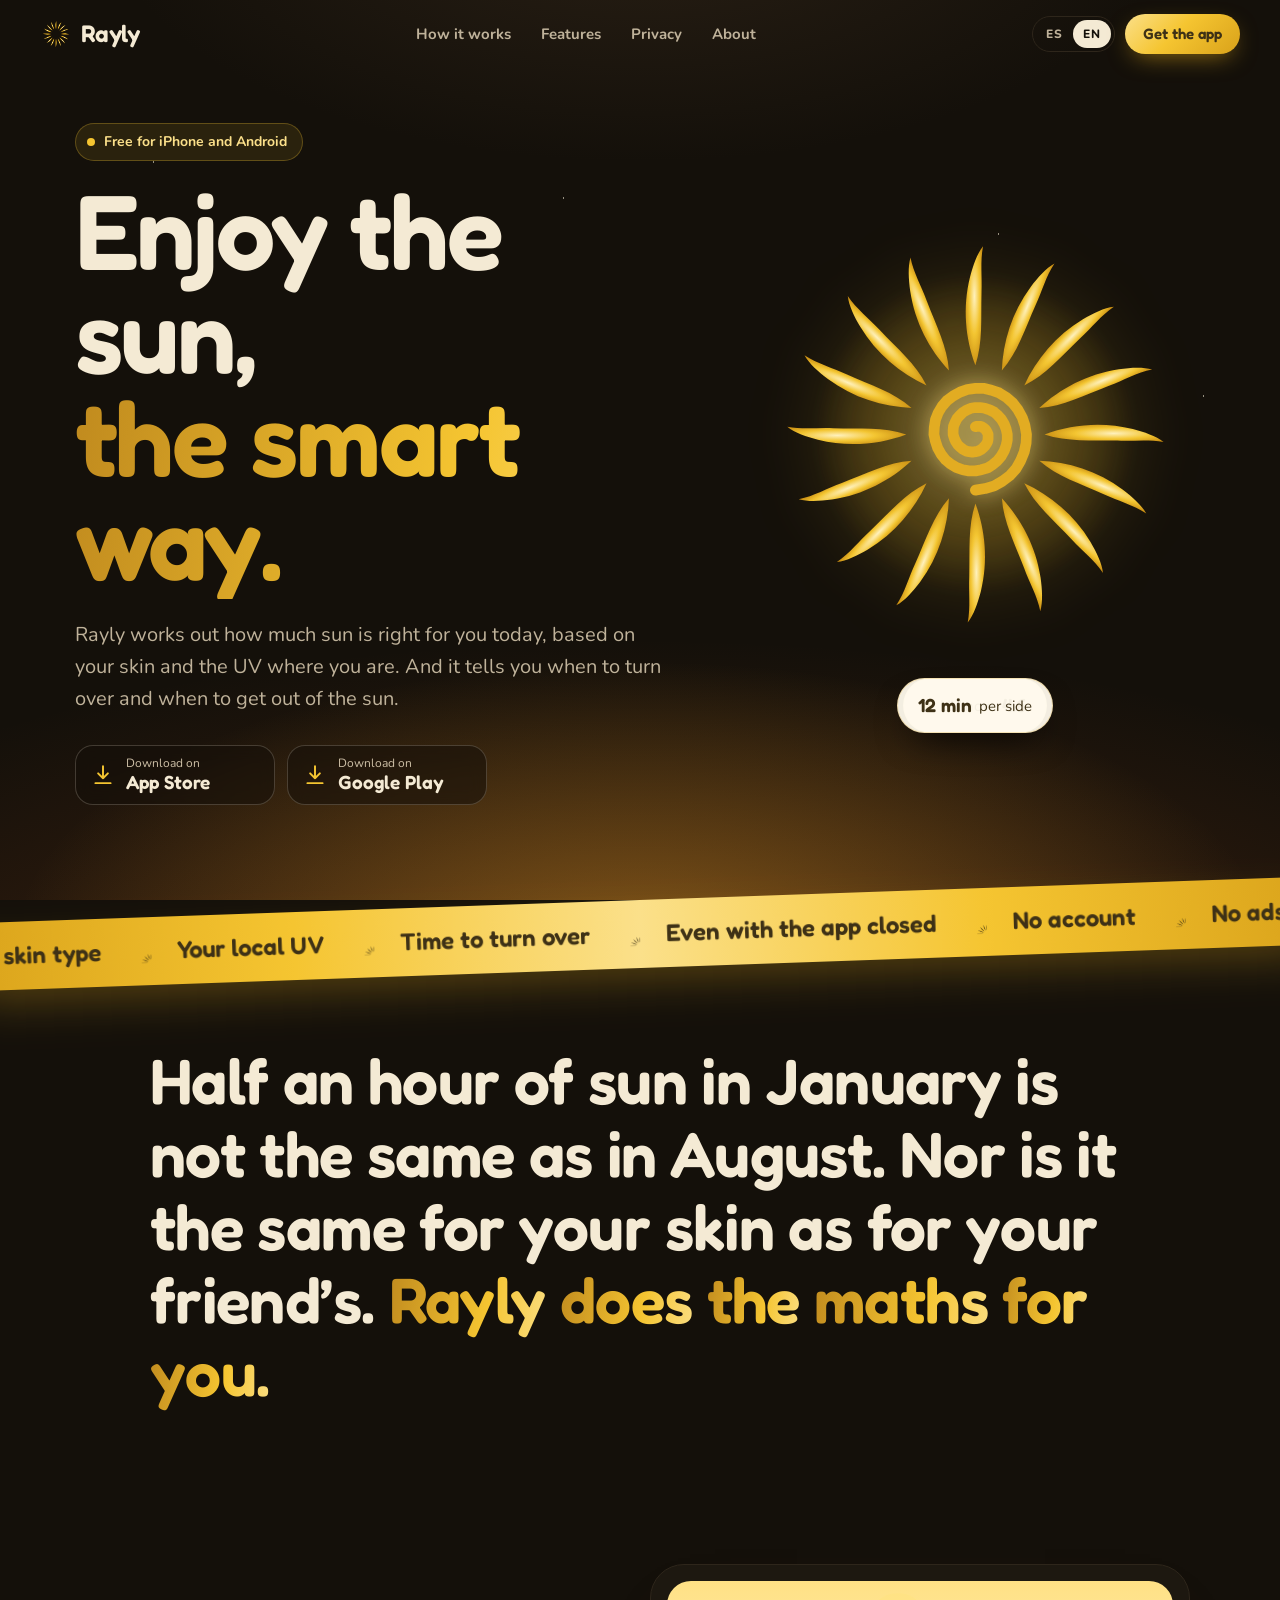
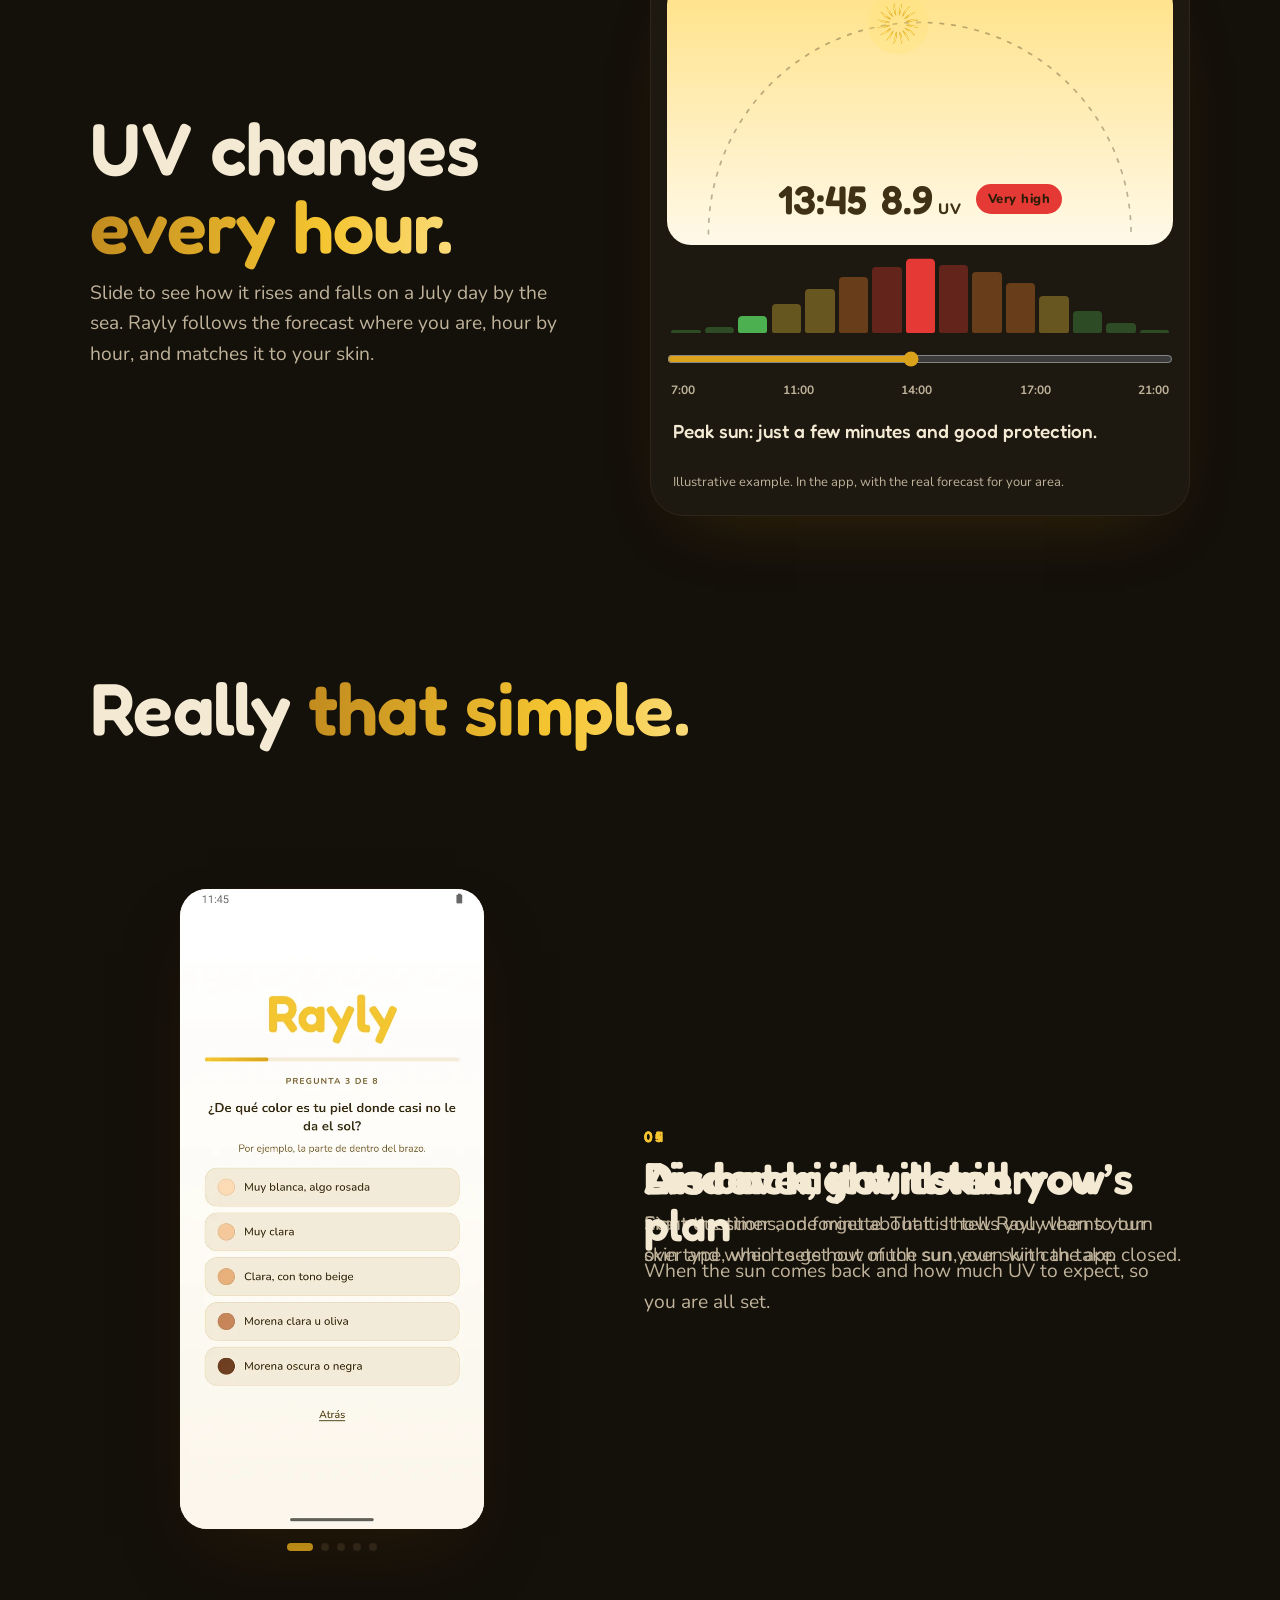
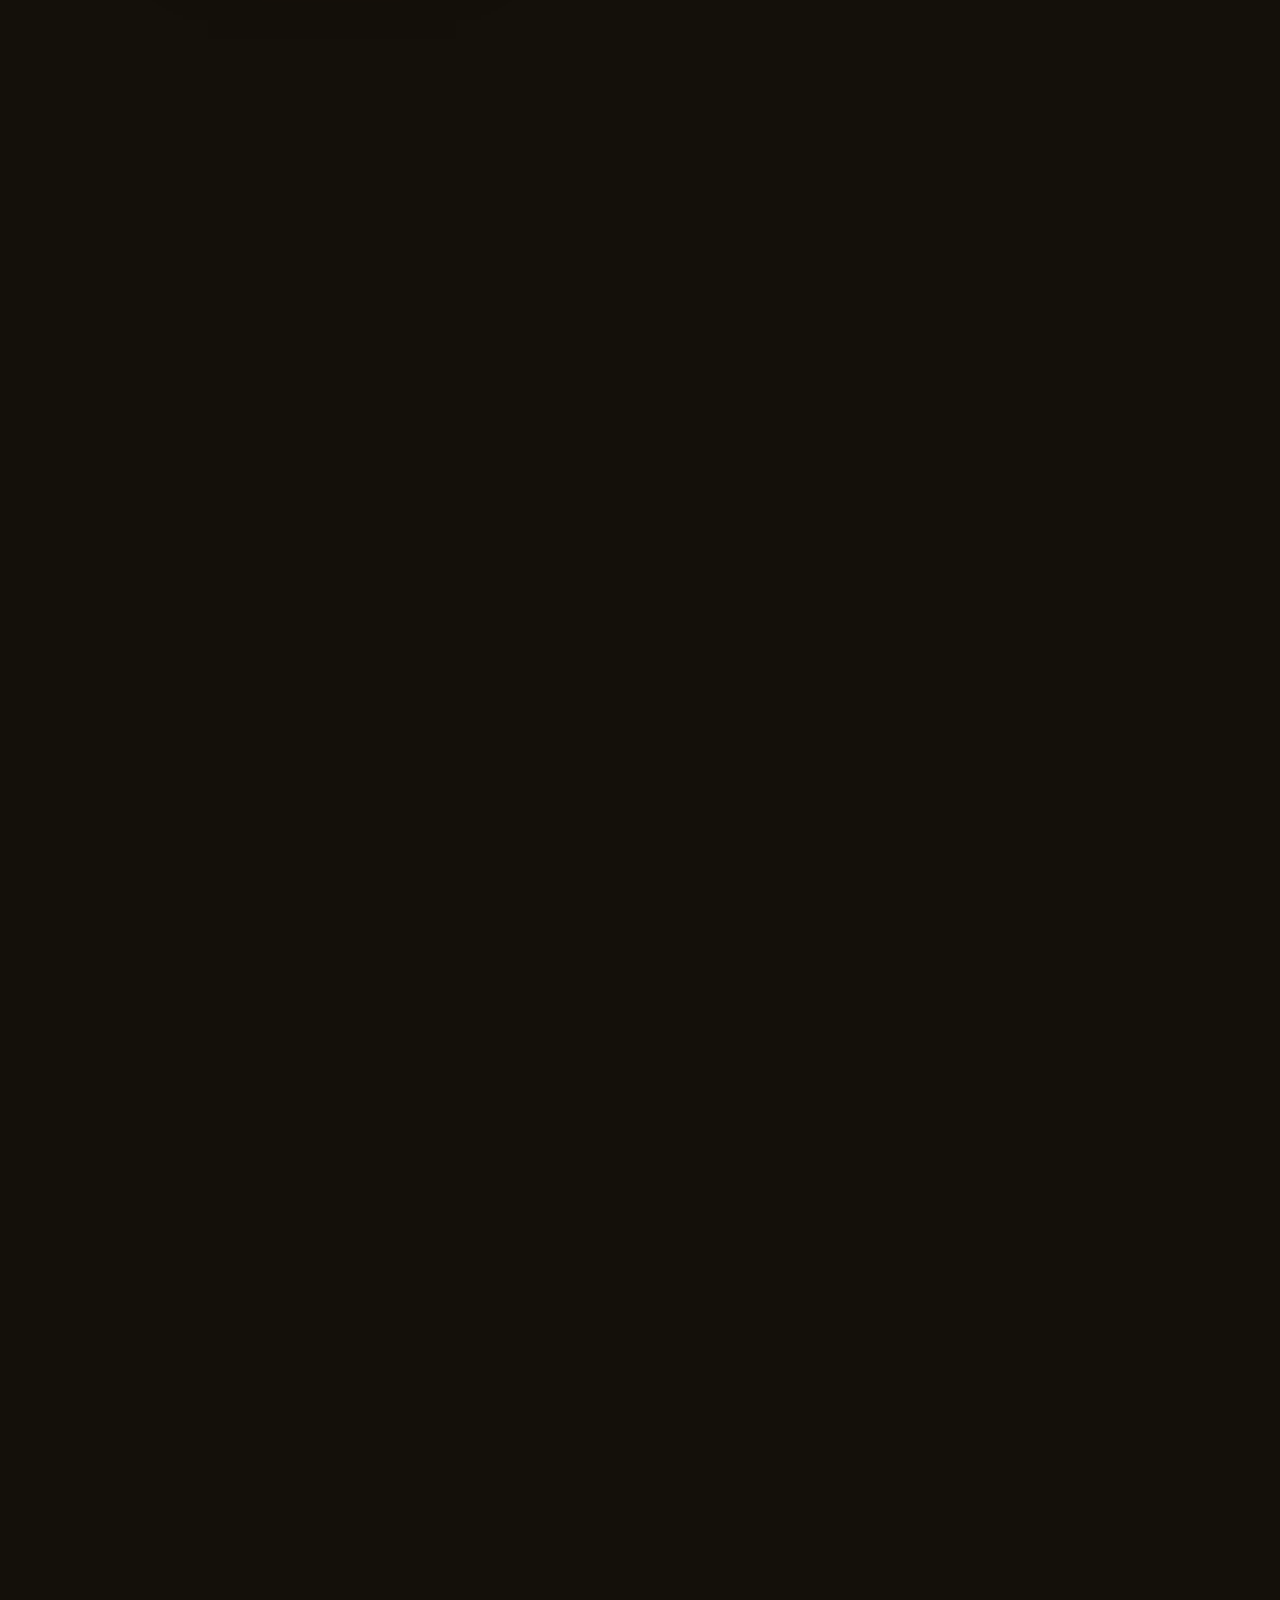
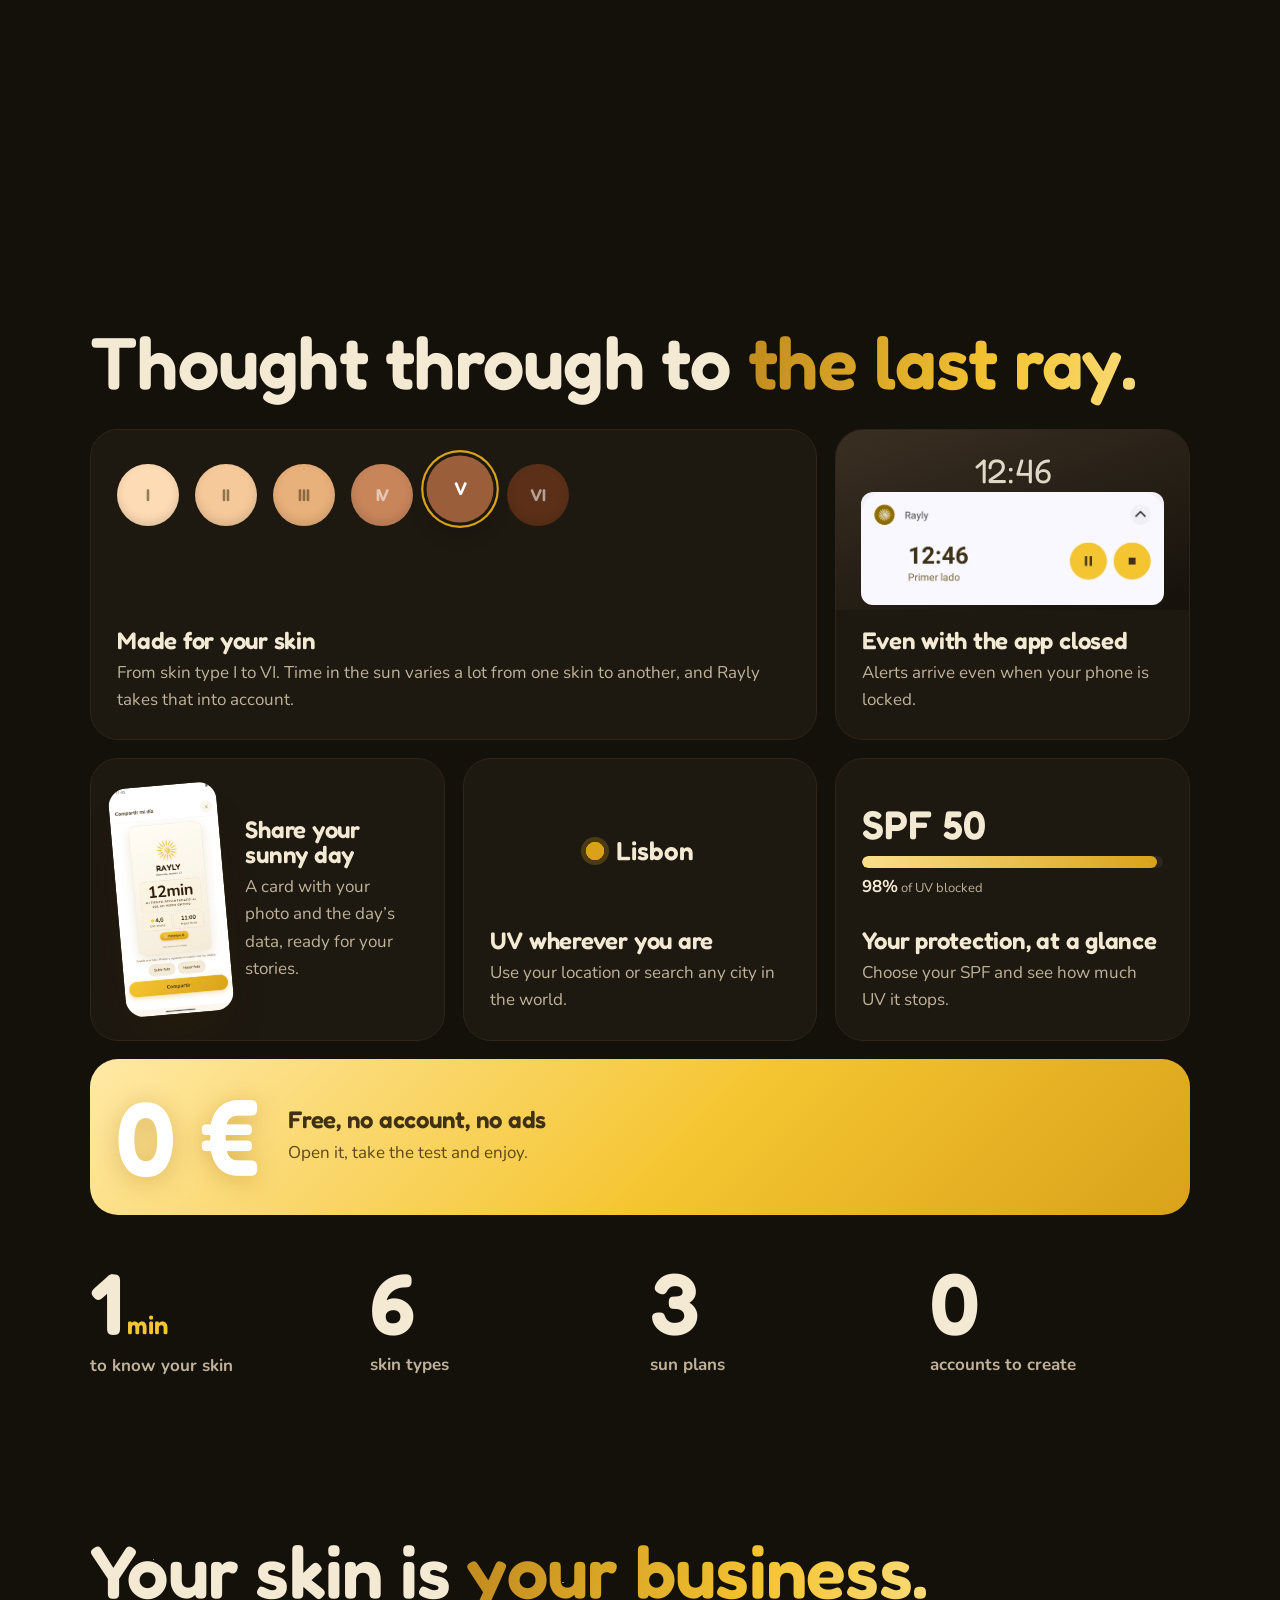
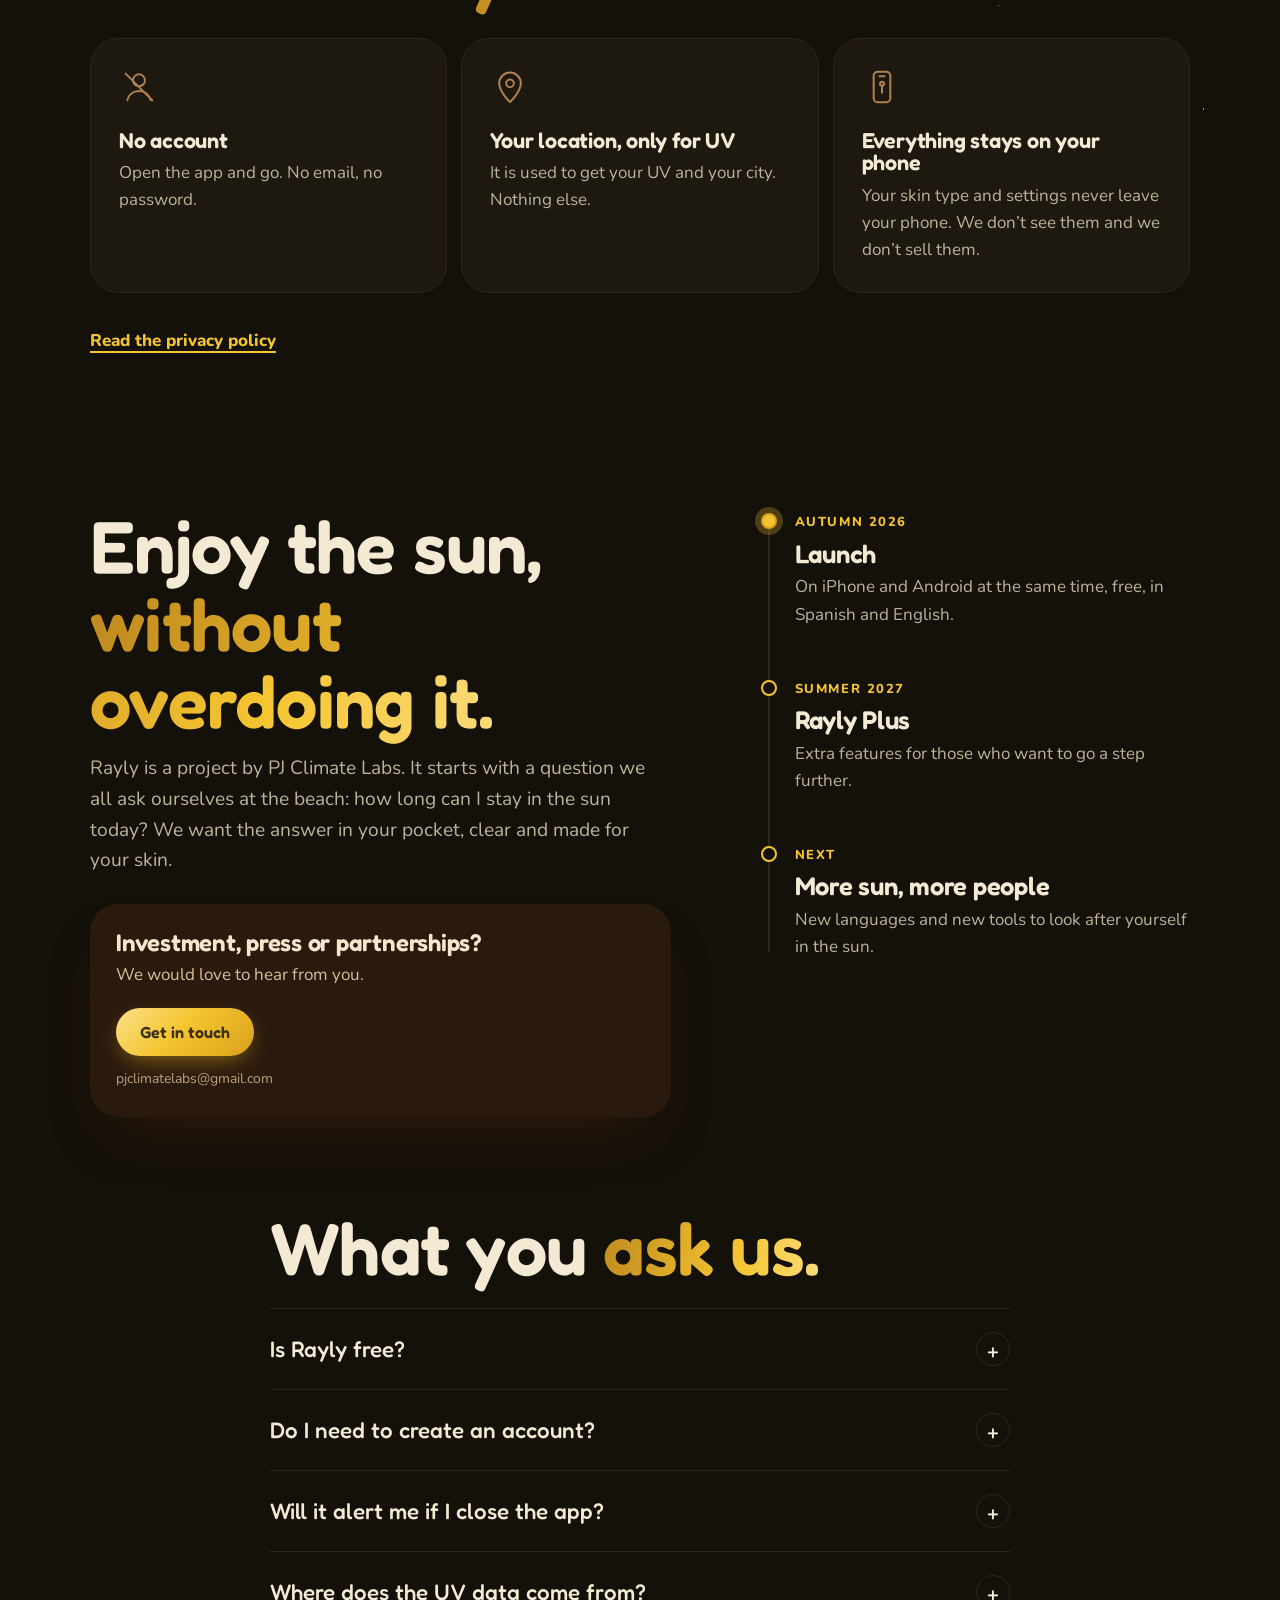
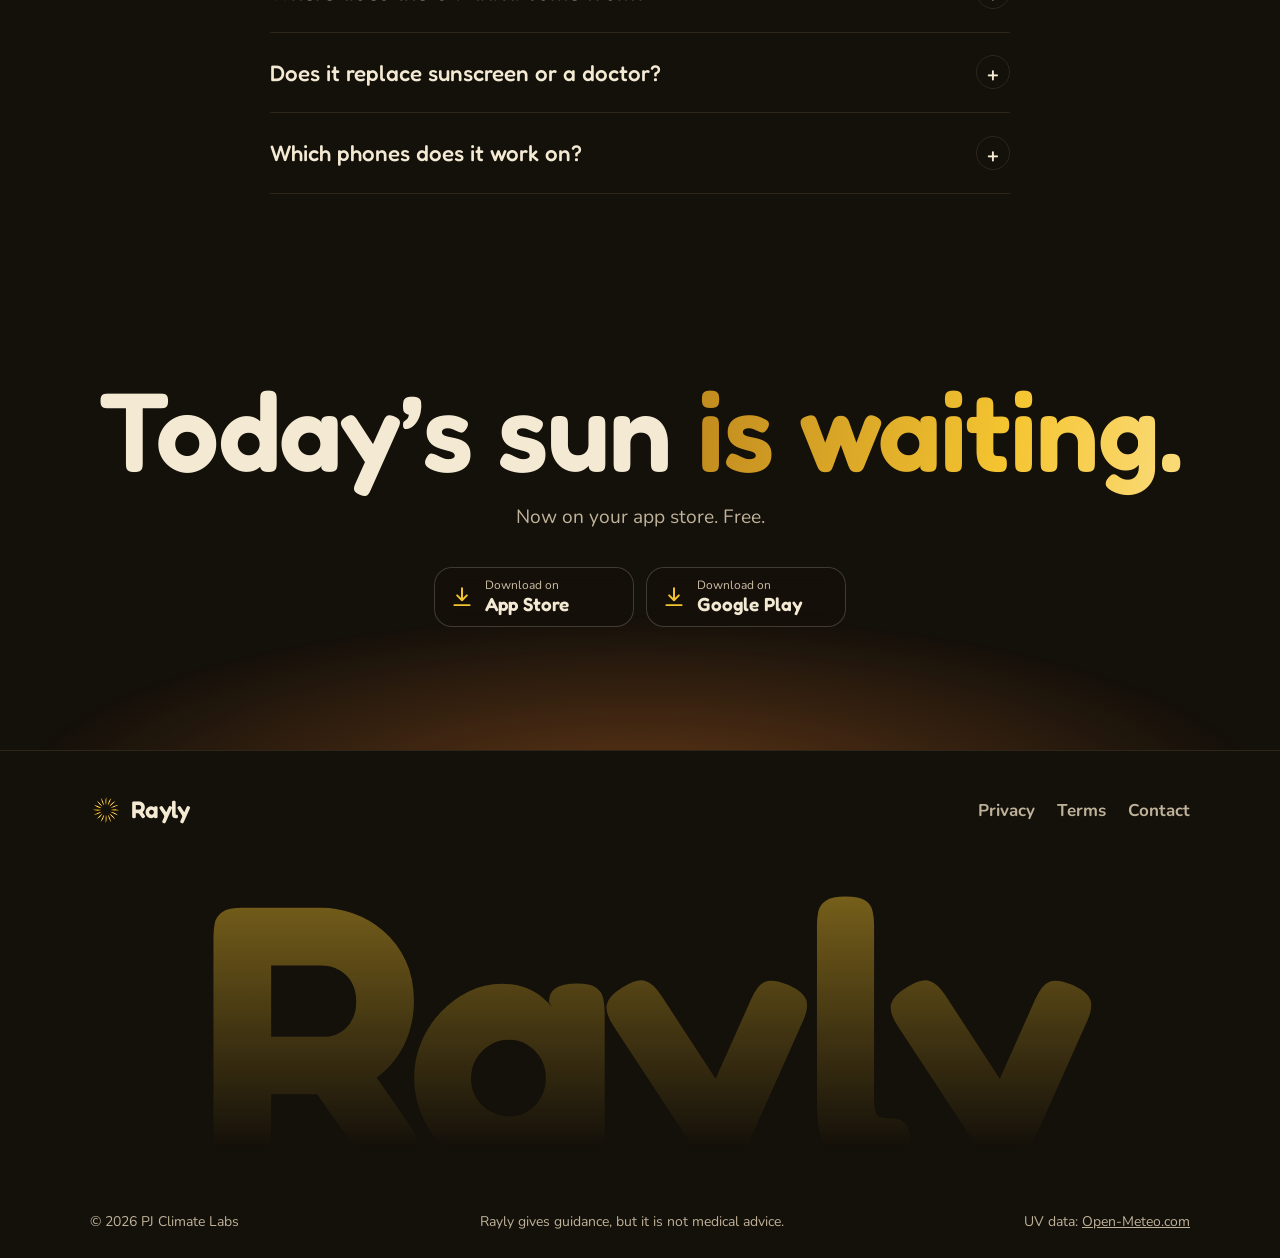
==== index.html @ 7537ff02 "Web de Rayly: primera versión" ====
<!doctype html>
<html lang="es">
<head>
<meta charset="utf-8">
<meta name="viewport" content="width=device-width, initial-scale=1, viewport-fit=cover">
<title>Rayly: cuánto sol te toca hoy</title>
<meta name="description" content="Rayly calcula cuánto sol te toca hoy según tu piel y el UV de tu zona, y te avisa para darte la vuelta y para salir del sol. Gratis para iPhone y Android.">
<meta name="theme-color" content="#14100A">
<link rel="icon" href="favicon.svg" type="image/svg+xml">
<link rel="apple-touch-icon" href="apple-touch-icon.png">
<meta property="og:type" content="website">
<meta property="og:title" content="Rayly: cuánto sol te toca hoy">
<meta property="og:description" content="Calcula tu tiempo al sol según tu piel y el UV de tu zona. Gratis para iPhone y Android.">
<meta property="og:image" content="https://rayly-app.github.io/img/og.jpg">
<meta property="og:url" content="https://rayly-app.github.io/">
<link rel="canonical" href="https://rayly-app.github.io/">
<meta name="twitter:card" content="summary_large_image">
<link rel="preload" href="fonts/fredoka-latin.woff2" as="font" type="font/woff2" crossorigin>
<link rel="preload" href="fonts/nunito-latin.woff2" as="font" type="font/woff2" crossorigin>
<link rel="stylesheet" href="css/web.css">
<script>document.documentElement.classList.add('js')</script>
</head>
<body data-tema="noche">

<!-- El sol de Rayly (el mismo dibujo que el icono de la app) -->
<svg class="defs" aria-hidden="true" focusable="false">
  <defs>
    <radialGradient id="g-sol" cx="50%" cy="42%" r="64%">
      <stop offset="0" stop-color="#FFF1BC"/><stop offset="0.5" stop-color="#F3C531"/><stop offset="1" stop-color="#C4870F"/>
    </radialGradient>
    <path id="rayo" d="M0 -18C-2.6 -25 -3.4 -33 -1.4 -41C-0.6 -44 0.4 -47 2 -49C1.2 -45 1.8 -41 1.6 -37C1.4 -30 2 -24 0 -18Z"/>
    <symbol id="sol-rayos" viewBox="-60 -60 120 120">
      <use href="#rayo"/><use href="#rayo" transform="rotate(22.5)"/><use href="#rayo" transform="rotate(45)"/><use href="#rayo" transform="rotate(67.5)"/>
      <use href="#rayo" transform="rotate(90)"/><use href="#rayo" transform="rotate(112.5)"/><use href="#rayo" transform="rotate(135)"/><use href="#rayo" transform="rotate(157.5)"/>
      <use href="#rayo" transform="rotate(180)"/><use href="#rayo" transform="rotate(202.5)"/><use href="#rayo" transform="rotate(225)"/><use href="#rayo" transform="rotate(247.5)"/>
      <use href="#rayo" transform="rotate(270)"/><use href="#rayo" transform="rotate(292.5)"/><use href="#rayo" transform="rotate(315)"/><use href="#rayo" transform="rotate(337.5)"/>
    </symbol>
    <symbol id="sol-espiral" viewBox="-60 -60 120 120">
      <path fill="none" stroke-width="2.8" stroke-linecap="round" stroke-linejoin="round" d="M0.0 -2.0 L0.4 -2.1 L0.8 -2.1 L1.2 -2.1 L1.6 -2.0 L2.1 -1.7 L2.5 -1.4 L2.8 -1.0 L3.1 -0.5 L3.3 0.0 L3.3 0.6 L3.3 1.2 L3.2 1.8 L2.9 2.4 L2.5 3.0 L2.0 3.5 L1.4 4.0 L0.8 4.3 L0.0 4.5 L-0.8 4.6 L-1.6 4.5 L-2.5 4.3 L-3.2 3.9 L-4.0 3.3 L-4.6 2.7 L-5.1 1.9 L-5.5 1.0 L-5.8 0.0 L-5.8 -1.0 L-5.7 -2.1 L-5.3 -3.1 L-4.8 -4.1 L-4.1 -4.9 L-3.3 -5.7 L-2.3 -6.3 L-1.2 -6.8 L0.0 -7.0 L1.2 -7.0 L2.5 -6.8 L3.7 -6.4 L4.9 -5.8 L5.9 -4.9 L6.8 -3.9 L7.5 -2.7 L8.0 -1.4 L8.3 0.0 L8.3 1.5 L8.0 2.9 L7.5 4.3 L6.7 5.7 L5.7 6.9 L4.5 7.9 L3.2 8.7 L1.6 9.2 L0.0 9.5 L-1.7 9.5 L-3.3 9.2 L-5.0 8.6 L-6.5 7.7 L-7.8 6.6 L-8.9 5.2 L-9.8 3.6 L-10.4 1.8 L-10.8 0.0 L-10.7 -1.9 L-10.4 -3.8 L-9.7 -5.6 L-8.7 -7.3 L-7.4 -8.8 L-5.8 -10.0 L-4.0 -11.0 L-2.1 -11.7 L0.0 -12.0 L2.1 -12.0 L4.2 -11.5 L6.2 -10.8 L8.1 -9.6 L9.7 -8.2 L11.1 -6.4 L12.2 -4.4 L12.9 -2.3 L13.3 0.0 L13.2 2.3 L12.7 4.6 L11.8 6.8 L10.6 8.9 L9.0 10.7 L7.0 12.2 L4.9 13.4 L2.5 14.1 L0.0 14.5"/>
    </symbol>
    <symbol id="ico-bajar" viewBox="0 0 24 24"><path fill="none" stroke="currentColor" stroke-width="1.8" stroke-linecap="round" stroke-linejoin="round" d="M12 4v11m-4.5-4.5L12 15l4.5-4.5M5 19.5h14"/></symbol>
    <symbol id="ico-sol" viewBox="-60 -60 120 120"><use href="#sol-rayos"/></symbol>
  </defs>
</svg>

<header class="nav" id="nav">
  <a class="marca" href="#inicio" aria-label="Rayly">
    <svg class="marca-sol"><use href="#sol-rayos" fill="url(#g-sol)"/></svg>
    <span>Rayly</span>
  </a>
  <nav class="nav-enlaces" aria-label="Secciones">
    <a href="#como" data-i18n="nav.como">Cómo funciona</a>
    <a href="#funciones" data-i18n="nav.funciones">Funciones</a>
    <a href="#privacidad" data-i18n="nav.privacidad">Privacidad</a>
    <a href="#nosotros" data-i18n="nav.nosotros">Nosotros</a>
  </nav>
  <div class="nav-acciones">
    <div class="idioma" role="group" aria-label="Idioma">
      <button type="button" data-idioma="es" aria-pressed="true">ES</button>
      <button type="button" data-idioma="en" aria-pressed="false">EN</button>
    </div>
    <a class="boton boton-oro boton-nav" href="#descargar" data-i18n="nav.descargar">Descargar</a>
  </div>
</header>

<main>

  <!-- ========== PORTADA ========== -->
  <section class="hero" id="inicio" data-tema="noche">
    <div class="hero-cielo" aria-hidden="true"></div>
    <div class="hero-estrellas" aria-hidden="true"></div>

    <div class="hero-texto">
      <p class="chip" data-revela><span class="chip-punto"></span><span data-i18n="hero.chip">Gratis para iPhone y Android</span></p>
      <h1 class="hero-titulo" data-revela style="--d:1" data-i18n="hero.titulo">Toma el sol <span class="oro">con cabeza.</span></h1>
      <p class="hero-sub" data-revela style="--d:2" data-i18n="hero.sub">Rayly calcula cuánto sol te toca hoy según tu piel y el UV de tu zona. Y te avisa para darte la vuelta y para salir del sol.</p>
      <div class="tiendas" data-revela style="--d:3">
        <a class="tienda" data-tienda="ios" href="#descargar">
          <svg class="tienda-ico"><use href="#ico-bajar"/></svg>
          <span><small data-tienda-pre>Descárgala en</small><b>App Store</b></span>
        </a>
        <a class="tienda" data-tienda="android" href="#descargar">
          <svg class="tienda-ico"><use href="#ico-bajar"/></svg>
          <span><small data-tienda-pre>Descárgala en</small><b>Google Play</b></span>
        </a>
      </div>
    </div>

    <!-- El sol de Rayly entero, girando, y debajo una etiqueta con datos de la app -->
    <div class="hero-escena" aria-hidden="true">
      <div class="hero-sol" id="hero-sol">
        <div class="hero-halo"></div>
        <span class="anillo"></span><span class="anillo" style="--d:1"></span><span class="anillo" style="--d:2"></span>
        <svg class="hero-rayos"><use href="#sol-rayos" fill="url(#g-sol)"/></svg>
        <svg class="hero-espiral"><use href="#sol-espiral" stroke="#E2AC22"/></svg>
      </div>
      <!-- Una sola etiqueta debajo del sol que va cambiando de dato -->
      <div class="hero-datos" id="hero-datos">
        <div class="dato activo"><span class="dato-punto"></span><span data-i18n="flota.uv">UVI ahora</span> <b data-en="4.6">4,6</b></div>
        <div class="dato"><b>12 min</b> <span data-i18n="flota.lado">por cada lado</span></div>
        <div class="dato"><b>SPF 30</b> <span data-i18n="flota.spf">bloquea el 97%</span></div>
      </div>
    </div>
  </section>

  <!-- ========== CINTA ========== -->
  <div class="cinta" aria-hidden="true">
    <div class="cinta-pista">
      <div class="cinta-grupo">
        <span data-i18n="cinta.1">Tu fototipo</span><svg><use href="#ico-sol"/></svg>
        <span data-i18n="cinta.2">El UV de tu zona</span><svg><use href="#ico-sol"/></svg>
        <span data-i18n="cinta.3">Aviso para darte la vuelta</span><svg><use href="#ico-sol"/></svg>
        <span data-i18n="cinta.4">Con la app cerrada</span><svg><use href="#ico-sol"/></svg>
        <span data-i18n="cinta.5">Sin cuenta</span><svg><use href="#ico-sol"/></svg>
        <span data-i18n="cinta.6">Sin anuncios</span><svg><use href="#ico-sol"/></svg>
        <span data-i18n="cinta.7">Gratis</span><svg><use href="#ico-sol"/></svg>
      </div>
    </div>
  </div>

  <!-- ========== FRASE QUE SE ILUMINA ========== -->
  <section class="frase" data-tema="noche">
    <p class="frase-texto" id="frase" data-i18n="frase">Media hora de sol en enero no es lo mismo que en agosto. Ni para tu piel que para la de tu amigo. <span class="oro">Rayly hace la cuenta por ti.</span></p>
  </section>

  <!-- ========== UN DÍA DE SOL (interactivo) ========== -->
  <section class="dia" id="dia" data-tema="dia">
    <div class="contenedor dia-rejilla">
      <div class="dia-intro">
        <h2 class="titulo" data-revela style="--d:1" data-i18n="dia.titulo">El UV cambia <span class="oro">cada hora.</span></h2>
        <p class="texto" data-revela style="--d:2" data-i18n="dia.texto">Desliza y mira cómo sube y baja en un día de julio en la costa. Rayly sigue la previsión de tu zona hora a hora y la cruza con tu piel.</p>
      </div>

      <div class="dia-tarjeta" id="dia-tarjeta" data-revela style="--d:1">
        <div class="dia-cielo" id="dia-cielo">
          <svg class="dia-arco" viewBox="0 0 400 210" aria-hidden="true">
            <path d="M20 200 A180 180 0 0 1 380 200" fill="none" stroke="currentColor" stroke-width="1.5" stroke-dasharray="3 7" stroke-linecap="round"/>
            <g id="dia-sol"><circle r="26" fill="#FFE27A" opacity=".35"/><use href="#sol-rayos" x="-22" y="-22" width="44" height="44" fill="url(#g-sol)"/></g>
          </svg>
          <div class="dia-datos">
            <span class="dia-hora" id="dia-hora">14:00</span>
            <span class="dia-uv"><b id="dia-uv">9,0</b> UV</span>
            <span class="dia-nivel" id="dia-nivel">Muy alto</span>
          </div>
        </div>
        <div class="dia-barras" id="dia-barras" aria-hidden="true"></div>
        <label class="oculto" for="dia-rango" data-i18n="dia.rango">Hora del día</label>
        <input class="dia-rango" id="dia-rango" type="range" min="7" max="21" step="0.25" value="9">
        <div class="dia-marcas" aria-hidden="true"><span>7:00</span><span>11:00</span><span>14:00</span><span>17:00</span><span>21:00</span></div>
        <p class="dia-msg" id="dia-msg" aria-live="polite"></p>
        <p class="dia-nota" data-i18n="dia.nota">Ejemplo orientativo. En la app, con la previsión real de tu zona.</p>
      </div>
    </div>
  </section>

  <!-- ========== CÓMO FUNCIONA (móvil fijo) ========== -->
  <section class="pasos" id="como" data-tema="dia">
    <div class="contenedor">
      <h2 class="titulo" data-revela style="--d:1" data-i18n="pasos.titulo">Así de fácil, <span class="oro">de verdad.</span></h2>
    </div>
    <div class="pasos-cuerpo" id="pasos-cuerpo">
     <div class="contenedor pasos-escena">
      <div class="pasos-movil" id="pasos-escena-movil">
        <div class="movil" id="pasos-movil"><div class="movil-pantalla">
          <img class="pantalla activa" data-paso="1" src="img/test.webp" alt="" width="600" height="1267" loading="lazy">
          <img class="pantalla" data-paso="2" src="img/principal.webp" alt="" width="600" height="1267" loading="lazy">
          <img class="pantalla" data-paso="3" src="img/grafico.webp" alt="" width="600" height="1267" loading="lazy">
          <img class="pantalla" data-paso="4" src="img/crono_app.webp" alt="" width="600" height="1267" loading="lazy">
          <img class="pantalla" data-paso="5" src="img/noche.webp" alt="" width="600" height="1267" loading="lazy">
          <img class="pasos-noti" src="img/noti.webp" alt="" width="640" height="239" loading="lazy">
        </div></div>
        <div class="pasos-puntos" aria-hidden="true"><i class="activo"></i><i></i><i></i><i></i><i></i></div>
      </div>
      <ol class="pasos-lista">
        <li class="paso activo" data-paso="1">
          <span class="paso-num">01</span>
          <h3 data-i18n="paso1.t">Descubre tu piel</h3>
          <p data-i18n="paso1.p">Ocho preguntas y un minuto. Con ellas Rayly sabe tu fototipo, que es lo que marca cuánto sol aguanta tu piel.</p>
        </li>
        <li class="paso" data-paso="2">
          <span class="paso-num">02</span>
          <h3 data-i18n="paso2.t">Mira tu sol de hoy</h3>
          <p data-i18n="paso2.p">Con el UV de tu zona, Rayly te dice cuántos minutos te tocan por cada lado. Elige sol suave, equilibrado o para broncear.</p>
        </li>
        <li class="paso" data-paso="3">
          <span class="paso-num">03</span>
          <h3 data-i18n="paso3.t">Elige la mejor hora</h3>
          <p data-i18n="paso3.p">El UV de hoy hora a hora, y el mejor día de la semana para tu plan.</p>
        </li>
        <li class="paso" data-paso="4">
          <span class="paso-num">04</span>
          <h3 data-i18n="paso4.t">Túmbate, que ya te avisa</h3>
          <p data-i18n="paso4.p">Pon el crono y olvídate. Te avisa para darte la vuelta y para salir del sol, aunque tengas la app cerrada.</p>
        </li>
        <li class="paso" data-paso="5">
          <span class="paso-num">05</span>
          <h3 data-i18n="paso5.t">Y por la noche, el plan de mañana</h3>
          <p data-i18n="paso5.p">A qué hora vuelve el sol y cuánto UV habrá, para que lo tengas todo listo.</p>
        </li>
      </ol>
     </div>
    </div>
  </section>

  <!-- ========== FUNCIONES (bento) ========== -->
  <section class="funciones" id="funciones" data-tema="dia">
    <div class="contenedor">
      <h2 class="titulo" data-revela style="--d:1" data-i18n="fun.titulo">Pensada hasta el <span class="oro">último rayo.</span></h2>

      <div class="bento">
        <article class="caja caja-piel" data-revela data-inclina>
          <div class="piel-puntos" id="piel-puntos" aria-hidden="true">
            <i style="--c:#FDDBB4" data-n="I"></i><i style="--c:#F5C99A" data-n="II"></i><i style="--c:#E8B07A" data-n="III"></i><i style="--c:#C8855A;--t:#fff" data-n="IV"></i><i style="--c:#9B5E3A;--t:#fff" data-n="V"></i><i style="--c:#5C3018;--t:#fff" data-n="VI"></i>
          </div>
          <h3 data-i18n="fun.piel.t">Hecha para tu piel</h3>
          <p data-i18n="fun.piel.p">Del fototipo I al VI. El tiempo al sol cambia mucho de una piel a otra, y Rayly lo tiene en cuenta.</p>
        </article>

        <article class="caja caja-noti" data-revela style="--d:1" data-inclina>
          <div class="noti-escena" aria-hidden="true">
            <span class="noti-hora">12:46</span>
            <img src="img/noti.webp" alt="" width="640" height="239" loading="lazy">
          </div>
          <h3 data-i18n="fun.noti.t">Con la app cerrada</h3>
          <p data-i18n="fun.noti.p">Los avisos llegan aunque bloquees el móvil.</p>
        </article>

        <article class="caja caja-compartir" data-revela style="--d:2" data-inclina>
          <div class="mini-movil" aria-hidden="true"><img src="img/compartir.webp" alt="" width="600" height="1267" loading="lazy"></div>
          <div>
            <h3 data-i18n="fun.comp.t">Comparte tu día de sol</h3>
            <p data-i18n="fun.comp.p">Una tarjeta con tu foto y los datos del día, lista para tus historias.</p>
          </div>
        </article>

        <article class="caja caja-lugar" data-revela data-inclina>
          <div class="lugar-escena" aria-hidden="true">
            <span class="pin"><i></i></span>
            <span class="lugar-nombre" id="lugar-nombre">Tarragona</span>
          </div>
          <h3 data-i18n="fun.lugar.t">El UV de donde estés</h3>
          <p data-i18n="fun.lugar.p">Usa tu ubicación o busca cualquier ciudad del mundo.</p>
        </article>

        <article class="caja caja-spf" data-revela style="--d:1" data-inclina>
          <div class="spf-escena" aria-hidden="true">
            <span class="spf-num" id="spf-num">SPF 30</span>
            <span class="spf-barra"><i id="spf-barra" style="--p:97%"></i></span>
            <span class="spf-pct"><b id="spf-pct">97%</b> <span data-i18n="fun.spf.bloquea">del UV bloqueado</span></span>
          </div>
          <h3 data-i18n="fun.spf.t">Tu protección, a la vista</h3>
          <p data-i18n="fun.spf.p">Elige tu SPF y mira cuánto UV frena.</p>
        </article>

        <article class="caja caja-gratis" data-revela style="--d:2" data-inclina>
          <p class="gratis-num" aria-hidden="true">0 €</p>
          <div>
            <h3 data-i18n="fun.gratis.t">Gratis, sin cuenta y sin anuncios</h3>
            <p data-i18n="fun.gratis.p">La abres, haces el test y a disfrutar.</p>
          </div>
        </article>
      </div>

      <div class="cifras">
        <div class="cifra" data-revela><b data-cuenta="1">1</b><span class="cifra-ud">min</span><p data-i18n="cifra.1">para conocer tu piel</p></div>
        <div class="cifra" data-revela style="--d:1"><b data-cuenta="6">6</b><p data-i18n="cifra.2">fototipos</p></div>
        <div class="cifra" data-revela style="--d:2"><b data-cuenta="3">3</b><p data-i18n="cifra.3">planes de sol</p></div>
        <div class="cifra" data-revela style="--d:3"><b data-cuenta="0">0</b><p data-i18n="cifra.4">cuentas que crear</p></div>
      </div>
    </div>
  </section>

  <!-- ========== PRIVACIDAD ========== -->
  <section class="privacidad" id="privacidad" data-tema="noche">
    <div class="privacidad-estrellas" aria-hidden="true"></div>
    <div class="contenedor">
      <h2 class="titulo" data-revela style="--d:1" data-i18n="priv.titulo">Tu piel es <span class="oro">cosa tuya.</span></h2>
      <div class="priv-rejilla">
        <article class="priv" data-revela>
          <svg viewBox="0 0 24 24" aria-hidden="true"><circle cx="12" cy="8" r="3.6"/><path d="M5 20c.8-3.6 3.6-5.6 7-5.6s6.2 2 7 5.6"/><path d="M4 4l16 16"/></svg>
          <h3 data-i18n="priv.1.t">Sin cuenta</h3>
          <p data-i18n="priv.1.p">Abres la app y listo. Ni correo ni contraseña.</p>
        </article>
        <article class="priv" data-revela style="--d:1">
          <svg viewBox="0 0 24 24" aria-hidden="true"><path d="M12 21s-6.5-6.2-6.5-11.2a6.5 6.5 0 0 1 13 0C18.5 14.8 12 21 12 21z"/><circle cx="12" cy="9.8" r="2.3"/></svg>
          <h3 data-i18n="priv.2.t">Tu ubicación, solo para el UV</h3>
          <p data-i18n="priv.2.p">Sirve para saber el UV y tu ciudad. Nada más.</p>
        </article>
        <article class="priv" data-revela style="--d:2">
          <svg viewBox="0 0 24 24" aria-hidden="true"><rect x="7" y="2.8" width="10" height="18.4" rx="2.4"/><path d="M10.5 5.6h3"/><path d="M12 11.2v4.2"/><circle cx="12" cy="10" r="1.2"/></svg>
          <h3 data-i18n="priv.3.t">Todo se queda en tu móvil</h3>
          <p data-i18n="priv.3.p">Tu tipo de piel y tus ajustes no salen de tu teléfono. No los vemos ni los vendemos.</p>
        </article>
      </div>
      <a class="enlace" data-revela href="https://pjnl-15.github.io/Rayly/?lang=es" data-enlace-legal="privacidad" target="_blank" rel="noopener"><span data-i18n="priv.enlace">Lee la política de privacidad</span></a>
    </div>
  </section>

  <!-- ========== NOSOTROS / INVERSORES / PRENSA ========== -->
  <section class="nosotros" id="nosotros" data-tema="tarde">
    <div class="contenedor nosotros-rejilla">
      <div>
        <h2 class="titulo" data-revela style="--d:1" data-i18n="nos.titulo">Disfrutar del sol, <span class="oro">sin pasarse.</span></h2>
        <p class="texto" data-revela style="--d:2" data-i18n="nos.texto">Rayly es un proyecto de PJ Climate Labs. Nace de una pregunta que todos nos hacemos en la playa: ¿cuánto rato puedo estar hoy al sol? Queremos que la respuesta esté en tu bolsillo, clara y pensada para tu piel.</p>

        <div class="contacto" data-revela style="--d:3">
          <h3 data-i18n="nos.contacto.t">¿Inversión, prensa o colaboraciones?</h3>
          <p data-i18n="nos.contacto.p">Nos encantará hablar contigo.</p>
          <a class="boton boton-oro" href="mailto:pjclimatelabs@gmail.com?subject=Rayly"><span data-i18n="nos.contacto.boton">Escríbenos</span></a>
          <span class="contacto-correo">pjclimatelabs@gmail.com</span>
        </div>
      </div>

      <ol class="ruta" id="ruta">
        <span class="ruta-linea" aria-hidden="true"><i id="ruta-progreso"></i></span>
        <li data-revela>
          <span class="ruta-cuando" data-i18n="ruta.1.c">Otoño 2026</span>
          <h3 data-i18n="ruta.1.t">Lanzamiento</h3>
          <p data-i18n="ruta.1.p">En iPhone y Android a la vez, gratis y en español e inglés.</p>
        </li>
        <li data-revela style="--d:1">
          <span class="ruta-cuando" data-i18n="ruta.2.c">Verano 2027</span>
          <h3>Rayly Plus</h3>
          <p data-i18n="ruta.2.p">Funciones extra para quien quiera ir un paso más allá.</p>
        </li>
        <li data-revela style="--d:2">
          <span class="ruta-cuando" data-i18n="ruta.3.c">Después</span>
          <h3 data-i18n="ruta.3.t">Más sol, más gente</h3>
          <p data-i18n="ruta.3.p">Nuevos idiomas y nuevas herramientas para cuidarse al sol.</p>
        </li>
      </ol>
    </div>
  </section>

  <!-- ========== PREGUNTAS FRECUENTES ========== -->
  <section class="faq" id="faq" data-tema="tarde">
    <div class="contenedor contenedor-estrecho">
      <h2 class="titulo" data-revela style="--d:1" data-i18n="faq.titulo">Lo que nos <span class="oro">preguntáis.</span></h2>
      <div class="faq-lista">
        <details data-revela>
          <summary data-i18n="faq.1.q">¿Rayly es gratis?</summary>
          <p data-i18n="faq.1.a">Sí. Puedes usarla gratis y sin anuncios. Más adelante llegará Rayly Plus, con funciones extra que serán opcionales.</p>
        </details>
        <details data-revela>
          <summary data-i18n="faq.2.q">¿Tengo que crear una cuenta?</summary>
          <p data-i18n="faq.2.a">No. La abres, haces el test de tu piel y ya está.</p>
        </details>
        <details data-revela>
          <summary data-i18n="faq.3.q">¿Me avisa si cierro la app?</summary>
          <p data-i18n="faq.3.a">Sí. Los avisos para darte la vuelta y para salir del sol llegan aunque cierres la app o bloquees el móvil.</p>
        </details>
        <details data-revela>
          <summary data-i18n="faq.4.q">¿De dónde salen los datos del UV?</summary>
          <p data-i18n="faq.4.a">De la previsión de Open-Meteo para tu ubicación, que se va actualizando a lo largo del día.</p>
        </details>
        <details data-revela>
          <summary data-i18n="faq.5.q">¿Sustituye a la crema solar o al médico?</summary>
          <p data-i18n="faq.5.a">No. Rayly te da estimaciones orientativas para disfrutar del sol con cabeza, pero no es consejo médico. Usa protección y, ante cualquier duda, consulta con tu médico o dermatólogo.</p>
        </details>
        <details data-revela>
          <summary data-i18n="faq.6.q">¿En qué móviles funciona?</summary>
          <p data-i18n="faq.6.a">En iPhone con iOS 15 o posterior y en Android 7.0 o posterior.</p>
        </details>
      </div>
    </div>
  </section>

  <!-- ========== FINAL ========== -->
  <section class="final" id="descargar" data-tema="noche">
    <div class="final-sol" id="final-sol" aria-hidden="true">
      <div class="hero-halo"></div>
      <svg class="hero-rayos"><use href="#sol-rayos" fill="url(#g-sol)"/></svg>
    </div>
    <div class="contenedor final-texto">
      <h2 class="titulo titulo-grande" data-revela data-i18n="final.titulo">Tu sol de hoy <span class="oro">te&nbsp;espera.</span></h2>
      <p class="texto" data-revela style="--d:1" data-i18n="final.texto">Ya disponible en tu tienda de apps. Gratis.</p>
      <div class="tiendas" data-revela style="--d:2">
        <a class="tienda" data-tienda="ios" href="#descargar">
          <svg class="tienda-ico"><use href="#ico-bajar"/></svg>
          <span><small data-tienda-pre>Descárgala en</small><b>App Store</b></span>
        </a>
        <a class="tienda" data-tienda="android" href="#descargar">
          <svg class="tienda-ico"><use href="#ico-bajar"/></svg>
          <span><small data-tienda-pre>Descárgala en</small><b>Google Play</b></span>
        </a>
      </div>
    </div>
  </section>
</main>

<footer class="pie">
  <div class="contenedor pie-arriba">
    <a class="marca" href="#inicio" aria-label="Rayly">
      <svg class="marca-sol"><use href="#sol-rayos" fill="url(#g-sol)"/></svg>
      <span>Rayly</span>
    </a>
    <nav class="pie-enlaces" aria-label="Legal y contacto">
      <a href="https://pjnl-15.github.io/Rayly/?lang=es" data-enlace-legal="privacidad" target="_blank" rel="noopener" data-i18n="pie.privacidad">Privacidad</a>
      <a href="https://pjnl-15.github.io/Rayly/terminos.html?lang=es" data-enlace-legal="terminos" target="_blank" rel="noopener" data-i18n="pie.terminos">Términos</a>
      <a href="mailto:pjclimatelabs@gmail.com" data-i18n="pie.contacto">Contacto</a>
      <a href="#" id="enlace-instagram" target="_blank" rel="noopener" hidden>Instagram</a>
    </nav>
  </div>
  <p class="pie-marca" aria-hidden="true">Rayly</p>
  <div class="contenedor pie-abajo">
    <p>&copy; 2026 PJ Climate Labs</p>
    <p data-i18n="pie.aviso">Rayly te orienta, pero no es consejo médico.</p>
    <p><span data-i18n="pie.datos">Datos UV:</span> <a href="https://open-meteo.com/" target="_blank" rel="noopener">Open-Meteo.com</a></p>
  </div>
</footer>

<script src="js/web.js" defer></script>
</body>
</html>
---- css/web.css ----
/* ============================================================
   WEB DE RAYLY
   Una página que va como un día de sol: empieza de noche, amanece,
   mediodía en crema, atardecer y vuelve la noche. El color de fondo
   cambia solo al bajar (js/web.js pone data-tema en el body).
   Colores y letras: los mismos de la app (css/variables.css).
   ============================================================ */

/* ---------- Letras (las mismas de la app, servidas desde aquí) ---------- */
@font-face {
  font-family: 'Fredoka'; font-style: normal; font-weight: 300 700; font-display: swap;
  src: url('../fonts/fredoka-latin-ext.woff2') format('woff2');
  unicode-range: U+0100-02BA, U+02BD-02C5, U+02C7-02CC, U+02CE-02D7, U+02DD-02FF, U+0304, U+0308, U+0329, U+1D00-1DBF, U+1E00-1E9F, U+1EF2-1EFF, U+2020, U+20A0-20AB, U+20AD-20C0, U+2113, U+2C60-2C7F, U+A720-A7FF;
}
@font-face {
  font-family: 'Fredoka'; font-style: normal; font-weight: 300 700; font-display: swap;
  src: url('../fonts/fredoka-latin.woff2') format('woff2');
  unicode-range: U+0000-00FF, U+0131, U+0152-0153, U+02BB-02BC, U+02C6, U+02DA, U+02DC, U+0304, U+0308, U+0329, U+2000-206F, U+20AC, U+2122, U+2191, U+2193, U+2212, U+2215, U+FEFF, U+FFFD;
}
@font-face {
  font-family: 'Nunito'; font-style: normal; font-weight: 300 800; font-display: swap;
  src: url('../fonts/nunito-latin-ext.woff2') format('woff2');
  unicode-range: U+0100-02BA, U+02BD-02C5, U+02C7-02CC, U+02CE-02D7, U+02DD-02FF, U+0304, U+0308, U+0329, U+1D00-1DBF, U+1E00-1E9F, U+1EF2-1EFF, U+2020, U+20A0-20AB, U+20AD-20C0, U+2113, U+2C60-2C7F, U+A720-A7FF;
}
@font-face {
  font-family: 'Nunito'; font-style: normal; font-weight: 300 800; font-display: swap;
  src: url('../fonts/nunito-latin.woff2') format('woff2');
  unicode-range: U+0000-00FF, U+0131, U+0152-0153, U+02BB-02BC, U+02C6, U+02DA, U+02DC, U+0304, U+0308, U+0329, U+2000-206F, U+20AC, U+2122, U+2191, U+2193, U+2212, U+2215, U+FEFF, U+FFFD;
}

/* ---------- Colores que cambian con la hora del día ---------- */
@property --fondo  { syntax: '<color>'; inherits: true; initial-value: #14100A; }
@property --tinta  { syntax: '<color>'; inherits: true; initial-value: #F4EAD4; }
@property --suave  { syntax: '<color>'; inherits: true; initial-value: #BFB29A; }
@property --linea  { syntax: '<color>'; inherits: true; initial-value: #2A2218; }
@property --caja   { syntax: '<color>'; inherits: true; initial-value: #1C170F; }
@property --acento { syntax: '<color>'; inherits: true; initial-value: #F5C531; }

:root {
  --oro: #F5C531;
  --oro-2: #D9A21A;
  --oro-claro: #FBE08A;
  --oro-hondo: #C08A1E;
  --bronce: #B08050;
  --noche: #14100A;
  --noche-2: #1E1810;
  --crema: #FBF6EC;
  --crema-2: #F4EBD8;
  --marron: #3E3116;

  --f-titulo: 'Fredoka', 'Nunito', system-ui, sans-serif;
  --f-texto: 'Nunito', system-ui, -apple-system, 'Segoe UI', sans-serif;

  --radio: 28px;
  --ancho: 1180px;
  --margen: clamp(16px, 5vw, 40px);
  --curva: cubic-bezier(.2, .8, .2, 1);
  /* Espacio entre secciones: justo en el móvil, algo más en pantallas grandes */
  --sec: clamp(46px, 6vw, 80px);
}

body[data-tema="noche"] { --fondo: #14100A; --tinta: #F4EAD4; --suave: #BFB29A; --linea: #2E261B; --caja: #1D1810; --acento: #F5C531; }
body[data-tema="dia"]   { --fondo: #FBF6EC; --tinta: #3E3116; --suave: #6E5A33; --linea: #EADDBF; --caja: #FFFFFF; --acento: #A86F00; }
body[data-tema="tarde"] { --fondo: #F7E2C6; --tinta: #3B2412; --suave: #74513A; --linea: #E8C8A2; --caja: #FCEEDC; --acento: #B05A16; }

/* ---------- Base ---------- */
*, *::before, *::after { box-sizing: border-box; }
html { -webkit-text-size-adjust: 100%; scroll-behavior: smooth; scroll-padding-top: 80px; }
body {
  margin: 0;
  background: var(--fondo);
  color: var(--tinta);
  font-family: var(--f-texto);
  font-size: 17px;
  line-height: 1.6;
  -webkit-font-smoothing: antialiased;
  overflow-x: hidden;
  transition: --fondo .9s ease, --tinta .9s ease, --suave .9s ease, --linea .9s ease, --caja .9s ease, --acento .9s ease;
}
img, svg { display: block; max-width: 100%; }
img { height: auto; }
a { color: inherit; }
h1, h2, h3 { font-family: var(--f-titulo); font-weight: 600; margin: 0; line-height: 1.05; letter-spacing: -0.01em; }
p { margin: 0; }
.defs { position: absolute; width: 0; height: 0; overflow: hidden; }
.oculto { position: absolute; width: 1px; height: 1px; overflow: hidden; clip: rect(0 0 0 0); white-space: nowrap; }
::selection { background: var(--oro); color: var(--marron); }
:focus-visible { outline: 2px solid var(--oro); outline-offset: 3px; border-radius: 8px; }

.contenedor { width: 100%; max-width: var(--ancho); margin: 0 auto; padding: 0 var(--margen); }
.contenedor-estrecho { max-width: 820px; }

/* Texto dorado con brillo que se desliza */
.oro {
  background: linear-gradient(100deg, var(--oro-hondo) 0%, var(--oro) 30%, var(--oro-claro) 50%, var(--oro) 70%, var(--oro-hondo) 100%);
  background-size: 220% 100%;
  -webkit-background-clip: text; background-clip: text;
  color: transparent;
  animation: brillo 6s ease-in-out infinite;
}
body[data-tema="dia"] .oro, body[data-tema="tarde"] .oro {
  background-image: linear-gradient(100deg, #8A5A00 0%, #C08A1E 35%, #E0A82A 50%, #C08A1E 65%, #8A5A00 100%);
}
@keyframes brillo { 0%, 100% { background-position: 100% 0; } 50% { background-position: 0 0; } }

.titulo { font-size: clamp(2.3rem, 7vw, 4.6rem); }
.titulo-grande { font-size: clamp(2.8rem, 10vw, 7rem); }
.texto { font-size: clamp(1.05rem, 2.2vw, 1.2rem); color: var(--suave); max-width: 34em; margin-top: 14px; }

/* ---------- Botones ---------- */
.boton {
  display: inline-flex; align-items: center; justify-content: center; gap: 8px;
  height: 48px; padding: 0 24px; border-radius: 999px;
  font-family: var(--f-titulo); font-weight: 600; font-size: 16px; text-decoration: none;
  transition: transform .25s var(--curva), box-shadow .25s var(--curva);
}
.boton-oro { background: linear-gradient(135deg, var(--oro-claro), var(--oro) 45%, var(--oro-2)); color: var(--marron); box-shadow: 0 8px 24px -8px rgba(217,162,26,.7); }
.boton-oro:hover { transform: translateY(-2px); box-shadow: 0 14px 30px -10px rgba(217,162,26,.85); }

.tiendas { display: flex; flex-wrap: wrap; gap: 12px; justify-content: center; width: 100%; max-width: 440px; }
.tienda {
  display: inline-flex; align-items: center; gap: 10px;
  flex: 1 1 150px; max-width: 200px; min-width: 0; height: 60px; padding: 0 16px 0 14px; border-radius: 18px;
  background: rgba(20,16,10,.55); border: 1px solid rgba(244,234,212,.2);
  color: #F4EAD4; text-decoration: none; text-align: left;
  backdrop-filter: blur(8px); -webkit-backdrop-filter: blur(8px);
  transition: transform .25s var(--curva), background .25s, border-color .25s;
}
.tienda:hover { transform: translateY(-2px); background: rgba(245,197,49,.12); border-color: rgba(245,197,49,.5); }
.tienda-ico { width: 26px; height: 26px; color: var(--oro); flex: none; }
.tienda span { display: flex; flex-direction: column; line-height: 1.15; }
.tienda small { font-size: 12px; color: #CDBF A6; color: #CDBFA6; }
.tienda b { font-family: var(--f-titulo); font-weight: 600; font-size: 19px; white-space: nowrap; }
@media (max-width: 400px) {
  .tienda { gap: 8px; padding: 0 12px 0 10px; height: 56px; border-radius: 16px; }
  .tienda-ico { width: 22px; height: 22px; }
  .tienda small { font-size: 11px; }
  .tienda b { font-size: 16px; }
}
.tienda[aria-disabled="true"] { cursor: default; }

/* ---------- Barra de arriba ---------- */
.nav {
  position: fixed; inset: 0 0 auto 0; z-index: 50;
  display: flex; align-items: center; justify-content: space-between; gap: 16px;
  height: 68px; padding: 0 var(--margen);
  padding-top: env(safe-area-inset-top);
  transition: background .4s, box-shadow .4s, color .9s;
}
.nav.con-fondo {
  background: color-mix(in srgb, var(--fondo) 78%, transparent);
  backdrop-filter: blur(16px) saturate(1.3); -webkit-backdrop-filter: blur(16px) saturate(1.3);
  box-shadow: 0 1px 0 var(--linea);
}
.marca { display: inline-flex; align-items: center; gap: 9px; text-decoration: none; font-family: var(--f-titulo); font-weight: 600; font-size: 24px; letter-spacing: -.01em; }
.marca-sol { width: 32px; height: 32px; animation: girar 24s linear infinite; }
.nav-enlaces { display: none; gap: 30px; font-weight: 700; font-size: 15px; }
.nav-enlaces a { text-decoration: none; color: var(--suave); transition: color .2s; }
.nav-enlaces a:hover { color: var(--tinta); }
.nav-acciones { display: flex; align-items: center; gap: 10px; }
.idioma { display: flex; padding: 3px; border-radius: 999px; border: 1px solid var(--linea); }
.idioma button {
  border: 0; background: none; cursor: pointer; color: var(--suave);
  font: 800 12px/1 var(--f-texto); letter-spacing: .08em;
  padding: 8px 10px; border-radius: 999px; transition: background .25s, color .25s;
}
.idioma button[aria-pressed="true"] { background: var(--tinta); color: var(--fondo); }
.boton-nav { height: 40px; padding: 0 18px; font-size: 15px; }
@media (max-width: 380px) { .boton-nav { display: none; } }
@media (min-width: 980px) { .nav-enlaces { display: flex; } }

@keyframes girar { to { transform: rotate(360deg); } }

/* ============================================================
   PORTADA
   ============================================================ */
.hero {
  position: relative; overflow: hidden;
  min-height: 100svh;
  padding: 86px var(--margen) 64px;
  display: flex; flex-direction: column; align-items: center; justify-content: center;
  text-align: center;
}
.hero-cielo {
  position: absolute; inset: 0; pointer-events: none;
  background:
    radial-gradient(ellipse 70% 45% at 50% 105%, rgba(245,170,40,.38), transparent 70%),
    radial-gradient(ellipse 120% 70% at 50% 120%, rgba(200,90,30,.30), transparent 70%),
    radial-gradient(ellipse 60% 40% at 50% -10%, rgba(80,60,40,.35), transparent 70%);
}
.hero-estrellas, .privacidad-estrellas {
  position: absolute; inset: 0; pointer-events: none; opacity: .55;
  background-image:
    radial-gradient(1.2px 1.2px at 12% 18%, #fff8e0 50%, transparent 51%),
    radial-gradient(1px 1px at 28% 8%, #fff8e0 50%, transparent 51%),
    radial-gradient(1.4px 1.4px at 44% 22%, #fff8e0 50%, transparent 51%),
    radial-gradient(1px 1px at 63% 12%, #fff8e0 50%, transparent 51%),
    radial-gradient(1.3px 1.3px at 78% 26%, #fff8e0 50%, transparent 51%),
    radial-gradient(1px 1px at 90% 9%, #fff8e0 50%, transparent 51%),
    radial-gradient(1px 1px at 6% 40%, #fff8e0 50%, transparent 51%),
    radial-gradient(1.2px 1.2px at 94% 44%, #fff8e0 50%, transparent 51%);
  animation: titilar 5s ease-in-out infinite alternate;
}
@keyframes titilar { from { opacity: .25; } to { opacity: .7; } }

.hero-texto { position: relative; z-index: 2; display: flex; flex-direction: column; align-items: center; max-width: 760px; }
.chip {
  display: inline-flex; align-items: center; gap: 9px;
  padding: 7px 15px 7px 11px; border-radius: 999px;
  font-size: 14px; font-weight: 700; color: var(--oro-claro);
  background: rgba(245,197,49,.1); border: 1px solid rgba(245,197,49,.28);
}
.chip-punto { width: 8px; height: 8px; border-radius: 50%; background: var(--oro); box-shadow: 0 0 0 0 rgba(245,197,49,.6); animation: latido 2.2s infinite; }
@keyframes latido { 70% { box-shadow: 0 0 0 9px rgba(245,197,49,0); } 100% { box-shadow: 0 0 0 0 rgba(245,197,49,0); } }

.hero-titulo { font-size: clamp(2.9rem, 12vw, 6.6rem); line-height: .98; margin-top: 18px; letter-spacing: -.02em; }
.hero-titulo .oro { display: inline-block; padding-bottom: .06em; }
.hero-sub { margin-top: 20px; font-size: clamp(1.05rem, 2.6vw, 1.25rem); color: var(--suave); max-width: 33em; }
.hero .tiendas { margin-top: 30px; }

/* Escena: el sol entero, que es la marca. En el móvil va arriba del texto. */
.hero-escena { position: relative; z-index: 1; order: -1; width: min(290px, 74vw); aspect-ratio: 1; margin: 0 auto 6px; }
.hero-sol { position: absolute; inset: 0; pointer-events: none; }
.hero-halo {
  position: absolute; inset: 14%; border-radius: 50%;
  background: radial-gradient(circle, rgba(255,226,122,.55), rgba(245,197,49,.22) 40%, transparent 68%);
  filter: blur(10px);
  animation: respirar 6s ease-in-out infinite;
}
@keyframes respirar { 50% { transform: scale(1.08); opacity: .8; } }
.hero-rayos { position: absolute; inset: 0; width: 100%; height: 100%; animation: girar 70s linear infinite; filter: drop-shadow(0 0 30px rgba(245,197,49,.35)); }
.hero-espiral { position: absolute; inset: 0; width: 100%; height: 100%; animation: girar 40s linear infinite reverse; filter: drop-shadow(0 0 10px rgba(255,226,122,.5)); }
.anillo {
  position: absolute; inset: 30%; border-radius: 50%;
  border: 1px solid rgba(245,197,49,.45);
  animation: onda 6s calc(var(--d, 0) * 2s) ease-out infinite;
  opacity: 0;
}
@keyframes onda { 0% { transform: scale(.7); opacity: .7; } 100% { transform: scale(1.7); opacity: 0; } }

/* Pantalla del móvil: sin marco negro, solo la pantalla con esquinas
   redondeadas, una línea muy fina y sombra suave */
.movil {
  position: relative; width: 100%; aspect-ratio: 600 / 1267;
  border-radius: 9% / 4.3%;
  overflow: hidden;
  background: var(--crema);
  box-shadow: 0 0 0 1px rgba(62,49,22,.12), 0 34px 70px -28px rgba(60,35,5,.5);
}
.movil > img { width: 100%; height: 100%; object-fit: cover; }

/* Una sola etiqueta debajo del sol: los tres datos se turnan en el mismo
   sitio (js/web.js), así no tapan el sol ni chocan con nada */
.hero-escena { margin-bottom: 72px; }
.hero-datos {
  position: absolute; left: 50%; top: calc(100% + 14px); translate: -50% 0;
  display: grid; justify-items: center;
}
.dato {
  grid-area: 1 / 1;
  display: inline-flex; align-items: center; gap: 7px; white-space: nowrap;
  padding: 9px 16px; border-radius: 999px;
  font-size: 14px; color: var(--marron);
  background: rgba(255,250,238,.95); border: 1px solid rgba(217,162,26,.25);
  box-shadow: 0 16px 36px -16px rgba(0,0,0,.6);
  opacity: 0; transform: translateY(10px) scale(.96);
  transition: opacity .45s ease, transform .55s var(--curva);
}
.dato.activo { opacity: 1; transform: none; transition-delay: .15s; }
.dato b { font-family: var(--f-titulo); font-weight: 600; font-size: 17px; }
.dato-punto { width: 9px; height: 9px; border-radius: 50%; background: #EFC93D; }
@media (max-width: 520px) {
  .hero-escena { width: min(250px, 64vw); margin-top: 6px; margin-bottom: 94px; }
}

@media (min-width: 980px) {
  .hero { flex-direction: row; align-items: center; justify-content: center; gap: 70px; text-align: left; padding-top: 68px; padding-bottom: 40px; }
  .hero-texto { align-items: flex-start; flex: 1 1 540px; max-width: 600px; }
  .hero .tiendas { justify-content: flex-start; }
  .hero-escena { order: 0; flex: 0 0 auto; width: min(480px, 36vw); margin: 0 0 60px; }
  .dato { font-size: 15px; padding: 11px 20px; }
  .dato b { font-size: 19px; }
}

/* ============================================================
   CINTA EN MOVIMIENTO
   ============================================================ */
.cinta {
  position: relative; z-index: 3;
  margin: 0 -4vw; padding: 15px 0;
  background: linear-gradient(90deg, var(--oro-2), var(--oro), var(--oro-claro), var(--oro), var(--oro-2));
  color: var(--marron);
  transform: rotate(-2deg);
  overflow: hidden;
  box-shadow: 0 20px 50px -20px rgba(217,162,26,.6);
}
.cinta-pista { display: flex; width: max-content; animation: desplazar 38s linear infinite; }
.cinta-grupo { display: flex; align-items: center; gap: 26px; padding-right: 26px; }
.cinta-grupo span { font-family: var(--f-titulo); font-weight: 600; font-size: clamp(18px, 3vw, 24px); white-space: nowrap; }
.cinta-grupo svg { width: 24px; height: 24px; fill: var(--marron); opacity: .8; }
@keyframes desplazar { to { transform: translateX(-50%); } }

/* ============================================================
   FRASE QUE SE ILUMINA AL BAJAR
   ============================================================ */
.frase { padding: var(--sec) var(--margen); }
.frase-texto {
  max-width: 980px; margin: 0 auto;
  font-family: var(--f-titulo); font-weight: 600;
  font-size: clamp(1.9rem, 5.6vw, 4rem); line-height: 1.14; letter-spacing: -.01em;
}
.frase-texto .palabra { opacity: .16; transition: opacity .35s ease; }
.frase-texto .palabra.luz { opacity: 1; }

/* ============================================================
   UN DÍA DE SOL (interactivo)
   ============================================================ */
.dia { padding: var(--sec) 0; }
.dia-rejilla { display: grid; gap: 28px; align-items: center; }
@media (min-width: 980px) { .dia-rejilla { grid-template-columns: 1fr 1.1fr; gap: 70px; } }

.dia-tarjeta {
  background: var(--caja); border: 1px solid var(--linea); border-radius: 34px;
  padding: 16px 16px 22px;
  box-shadow: 0 30px 70px -40px rgba(120,80,10,.45);
}
.dia-cielo {
  --cielo-a: #FCE7C3; --cielo-b: #FFF6E2;
  position: relative; border-radius: 24px; overflow: hidden;
  background: linear-gradient(180deg, var(--cielo-a), var(--cielo-b));
  color: rgba(62,49,22,.35);
  padding: 18px 18px 0;
}
.dia-arco { width: 100%; height: auto; overflow: visible; }
.dia-datos {
  position: absolute; left: 0; right: 0; bottom: 14px;
  display: flex; align-items: baseline; justify-content: center; gap: 14px; flex-wrap: wrap;
  color: var(--marron);
}
.dia-hora { font-family: var(--f-titulo); font-weight: 600; font-size: clamp(30px, 6vw, 40px); }
.dia-uv { font-size: 15px; font-weight: 800; letter-spacing: .06em; }
.dia-uv b { font-family: var(--f-titulo); font-weight: 600; font-size: clamp(30px, 6vw, 40px); letter-spacing: 0; }
.dia-nivel {
  align-self: center;
  padding: 5px 12px; border-radius: 999px; font-size: 13px; font-weight: 800; letter-spacing: .04em;
  background: var(--nivel, #EFC93D); color: #2b1d05;
  transition: background .4s;
}
.dia-barras { display: flex; align-items: flex-end; gap: 4px; height: 70px; margin: 18px 4px 6px; }
.dia-barras i {
  flex: 1; height: var(--h); min-height: 3px; border-radius: 4px 4px 2px 2px;
  background: var(--c); opacity: .35; cursor: pointer;
  transition: opacity .3s, transform .3s var(--curva);
  transform-origin: bottom;
}
.dia-barras i.activa { opacity: 1; transform: scaleY(1.06); }
.dia-rango { width: 100%; margin: 6px 0 0; accent-color: var(--oro-2); height: 28px; cursor: pointer; }
.dia-marcas { display: flex; justify-content: space-between; font-size: 12px; font-weight: 700; color: var(--suave); padding: 0 4px; }
.dia-msg { margin-top: 16px; padding: 0 6px; font-family: var(--f-titulo); font-weight: 500; font-size: 19px; min-height: 2.6em; }
.dia-nota { margin-top: 6px; padding: 0 6px; font-size: 13px; color: var(--suave); }

/* ============================================================
   CÓMO FUNCIONA: el móvil se queda quieto y cambian las pantallas
   ============================================================ */
.pasos { padding: var(--sec) 0 0; }
/* Escena fija: el bloque mide 5 pantallas y la escena se queda pegada
   arriba mientras se baja; js/web.js elige el paso según lo bajado. */
.pasos-cuerpo { position: relative; height: 300svh; margin-top: 0; }
.pasos-escena {
  position: sticky; top: 0; height: 100svh;
  display: flex; flex-direction: column; justify-content: center; gap: 18px;
  padding-top: 76px; padding-bottom: 20px;
}
.pasos-movil {
  flex: 1 1 auto; min-height: 0;
  display: flex; flex-direction: column; align-items: center; justify-content: center; gap: 14px;
}
.pasos-movil .movil { height: calc(100% - 22px); width: auto; max-height: 640px; }
.movil-pantalla { position: relative; width: 100%; height: 100%; }
.pantalla {
  position: absolute; inset: 0; width: 100%; height: 100%;
  object-fit: cover;
  opacity: 0; transform: scale(1.04);
  transition: opacity .55s ease, transform .7s var(--curva);
}
.pantalla.activa { opacity: 1; transform: none; }
.pasos-noti {
  position: absolute; left: 4%; top: 4%; width: 92%; z-index: 2;
  border-radius: 14px; box-shadow: 0 16px 30px -10px rgba(0,0,0,.4);
  opacity: 0; transform: translateY(-40%) scale(.96);
  transition: opacity .5s ease, transform .6s var(--curva);
}
.pasos-movil.con-noti .pasos-noti { opacity: 1; transform: none; transition-delay: .35s; }
.pasos-puntos { display: flex; gap: 8px; }
.pasos-puntos i { width: 8px; height: 8px; border-radius: 99px; background: var(--linea); transition: width .4s var(--curva), background .4s; }
.pasos-puntos i.activo { width: 26px; background: var(--oro-2); }

/* Los textos de los pasos van uno encima de otro y solo se ve el activo */
.pasos-lista { list-style: none; margin: 0; padding: 0; position: relative; flex: none; display: grid; min-height: 9.5em; text-align: center; }
.paso {
  grid-area: 1 / 1;
  opacity: 0; transform: translateY(18px); pointer-events: none;
  transition: opacity .45s ease, transform .55s var(--curva);
}
.paso.activo { opacity: 1; transform: none; pointer-events: auto; transition-delay: .08s; }
.paso-num { font-family: var(--f-titulo); font-weight: 600; font-size: 15px; color: var(--acento); letter-spacing: .1em; }
.paso h3 { font-size: clamp(1.55rem, 4.6vw, 2.8rem); margin-top: 4px; }
.paso p { margin: 8px auto 0; font-size: clamp(1rem, 2.2vw, 1.2rem); color: var(--suave); max-width: 28em; }

@media (min-width: 980px) {
  .pasos-escena { flex-direction: row; align-items: center; gap: 70px; padding-top: 68px; }
  .pasos-movil { flex: 0 0 44%; height: 100%; max-height: 720px; }
  .pasos-lista { flex: 1; text-align: left; min-height: 0; }
  .paso p { margin-left: 0; }
}

/* ============================================================
   FUNCIONES (rejilla tipo bento)
   ============================================================ */
.funciones { padding: var(--sec) 0; }
/* Primero el móvil: dos columnas, y las cajas pequeñas (lugar y SPF) van
   de dos en dos para no alargar la página */
.bento { display: grid; gap: 12px; margin-top: 28px; grid-template-columns: repeat(2, 1fr); }
.caja-piel, .caja-noti, .caja-compartir, .caja-gratis { grid-column: span 2; }
@media (min-width: 980px) {
  .bento { grid-template-columns: repeat(6, 1fr); gap: 18px; }
  .caja-piel { grid-column: span 4; }
  .caja-noti { grid-column: span 2; }
  .caja-compartir, .caja-lugar, .caja-spf { grid-column: span 2; }
  .caja-gratis { grid-column: span 6; }
}
.caja {
  --rx: 0deg; --ry: 0deg; --pad: 20px;
  position: relative; overflow: hidden;
  display: flex; flex-direction: column; justify-content: flex-end;
  padding: var(--pad);
  border-radius: 24px; background: var(--caja); border: 1px solid var(--linea);
  transform: perspective(900px) rotateX(var(--rx)) rotateY(var(--ry));
  transition: transform .4s var(--curva), box-shadow .4s var(--curva);
}
@media (min-width: 640px) { .caja { --pad: 26px; min-height: 240px; border-radius: var(--radio); } }
.caja:hover { box-shadow: 0 30px 60px -30px rgba(160,110,10,.45); }
.caja h3 { font-size: clamp(1.12rem, 3.4vw, 1.5rem); }
.caja p { margin-top: 6px; color: var(--suave); font-size: clamp(.95rem, 2.5vw, 1.0625rem); }

.piel-puntos { display: flex; gap: clamp(8px, 2vw, 16px); margin-bottom: auto; padding: 8px 0 22px; }
.piel-puntos i {
  flex: 0 1 62px; aspect-ratio: 1; border-radius: 50%; background: var(--c);
  display: grid; place-items: center;
  box-shadow: inset 0 -4px 10px rgba(0,0,0,.12);
  transition: transform .5s var(--curva), box-shadow .5s;
}
.piel-puntos i::after {
  content: attr(data-n); font-family: var(--f-titulo); font-weight: 600; font-style: normal;
  font-size: clamp(12px, 2.6vw, 17px); color: var(--t, #3E3116); opacity: .55; transition: opacity .4s;
}
.piel-puntos i.elegido { transform: translateY(-6px) scale(1.08); box-shadow: 0 0 0 3px var(--caja), 0 0 0 5px var(--oro-2), 0 12px 24px -8px rgba(0,0,0,.3); }
.piel-puntos i.elegido::after { opacity: 1; }

.noti-escena {
  position: relative; margin: calc(var(--pad) * -1) calc(var(--pad) * -1) 18px; height: 180px;
  background: linear-gradient(160deg, #3a2f22, #15110b); overflow: hidden;
}
.noti-hora { position: absolute; top: 14px; left: 0; right: 0; text-align: center; font-family: var(--f-titulo); font-size: 34px; color: rgba(255,248,230,.85); }
.noti-escena img { position: absolute; left: 7%; width: 86%; max-width: 380px; top: 62px; border-radius: 12px; animation: noti 4.5s var(--curva) infinite; }
@keyframes noti { 0%, 8% { transform: translateY(-120px); opacity: 0; } 22%, 78% { transform: none; opacity: 1; } 92%, 100% { transform: translateY(-120px); opacity: 0; } }

/* Compartir: en el móvil, pantalla a la izquierda y texto a la derecha */
.caja-compartir { flex-direction: row; align-items: center; gap: 20px; }
.mini-movil { flex: 0 0 36%; max-width: 140px; transform: rotate(-5deg); transition: transform .6s var(--curva); }
.caja-compartir:hover .mini-movil { transform: rotate(0) translateY(-6px); }
.mini-movil img { border-radius: 18px; box-shadow: 0 0 0 1px rgba(62,49,22,.12), 0 30px 50px -22px rgba(60,35,5,.45); }

.lugar-escena { position: relative; flex: 1; min-height: 76px; display: flex; align-items: center; gap: 12px; padding-bottom: 12px; }
.pin { position: relative; flex: none; width: 18px; height: 18px; border-radius: 50%; background: var(--oro-2); box-shadow: 0 0 0 5px rgba(217,162,26,.25); }
.pin i, .pin::before, .pin::after { content: ''; position: absolute; inset: 0; border-radius: 50%; border: 2px solid var(--oro-2); animation: onda 2.6s ease-out infinite; }
.pin::after { animation-delay: 1.3s; }
.lugar-nombre { font-family: var(--f-titulo); font-weight: 600; font-size: clamp(17px, 4.6vw, 26px); line-height: 1.15; transition: opacity .35s, transform .35s; }
@media (min-width: 980px) { .lugar-escena { justify-content: center; min-height: 120px; } }
.lugar-nombre.cambia { opacity: 0; transform: translateY(8px); }

.spf-escena { flex: 1; display: flex; flex-direction: column; justify-content: center; padding-bottom: 14px; }
.spf-num { font-family: var(--f-titulo); font-weight: 600; font-size: clamp(26px, 7vw, 40px); line-height: 1.1; }
.spf-barra { display: block; height: 12px; margin-top: 10px; border-radius: 99px; background: var(--linea); overflow: hidden; }
.spf-barra i { display: block; height: 100%; width: var(--p); border-radius: inherit; background: linear-gradient(90deg, var(--oro-claro), var(--oro-2)); transition: width .8s var(--curva); }
.spf-pct { display: block; margin-top: 8px; font-size: 13px; line-height: 1.3; color: var(--suave); }
.spf-pct b { color: var(--tinta); font-size: 17px; }

.caja-gratis { background: linear-gradient(135deg, #FFE9A6, var(--oro) 55%, var(--oro-2)); border: 0; color: var(--marron); }
.caja-gratis p { color: #5E4718; }
/* El "0 €" va en su sitio, encima del texto: así nunca se monta sobre las letras */
.caja-gratis .gratis-num { margin: 0 0 8px; font-family: var(--f-titulo); font-weight: 600; font-size: clamp(56px, 12vw, 104px); line-height: 1; color: #fff; text-shadow: 0 4px 24px rgba(150,95,0,.3); }
/* Sin altura mínima: la caja mide lo que su contenido. Con sitio, el
   "0 €" a la izquierda y el texto a la derecha */
.caja.caja-gratis { min-height: 0; }
@media (min-width: 520px) {
  .caja.caja-gratis { flex-direction: row; align-items: center; justify-content: flex-start; gap: 28px; }
  .caja-gratis .gratis-num { margin: 0; }
}

.cifras { display: grid; grid-template-columns: repeat(2, 1fr); gap: 26px 20px; margin-top: 44px; }
@media (min-width: 820px) { .cifras { grid-template-columns: repeat(4, 1fr); } }
.cifra b { font-family: var(--f-titulo); font-weight: 600; font-size: clamp(2.8rem, 9vw, 5.4rem); line-height: 1; }
.cifra-ud { font-family: var(--f-titulo); font-weight: 600; font-size: 1.6rem; margin-left: 4px; color: var(--acento); }
.cifra p { margin-top: 6px; color: var(--suave); font-weight: 700; }

/* ============================================================
   PRIVACIDAD
   ============================================================ */
.privacidad { position: relative; overflow: hidden; padding: var(--sec) 0; }
.priv-rejilla { display: grid; gap: 14px; margin-top: 28px; }
@media (min-width: 820px) { .priv-rejilla { grid-template-columns: repeat(3, 1fr); } }
/* En el móvil el icono va a la izquierda del texto: cada tarjeta ocupa menos */
.priv {
  display: grid; grid-template-columns: 38px 1fr; column-gap: 16px;
  padding: 20px; border-radius: 24px; background: var(--caja); border: 1px solid var(--linea);
}
.priv svg { grid-row: span 2; width: 36px; height: 36px; margin-top: 2px; fill: none; stroke: var(--bronce); stroke-width: 1.2; stroke-linecap: round; stroke-linejoin: round; }
.priv h3 { font-size: clamp(1.15rem, 3.4vw, 1.35rem); }
.priv p { margin-top: 4px; color: var(--suave); }
@media (min-width: 820px) {
  .priv { display: block; padding: 28px; border-radius: var(--radio); }
  .priv svg { width: 40px; height: 40px; margin: 0 0 22px; }
  .priv p { margin-top: 8px; }
}
.enlace {
  display: inline-block; margin-top: 34px; font-weight: 800; color: var(--acento);
  text-decoration: underline; text-decoration-thickness: 1.5px; text-underline-offset: 5px;
  transition: text-underline-offset .25s var(--curva);
}
.enlace:hover { text-underline-offset: 8px; }

/* ============================================================
   NOSOTROS
   ============================================================ */
.nosotros { padding: var(--sec) 0 calc(var(--sec) * .6); }
.nosotros-rejilla { display: grid; gap: 60px; }
@media (min-width: 980px) { .nosotros-rejilla { grid-template-columns: 1.15fr .85fr; gap: 90px; align-items: start; } }
.contacto {
  margin-top: 28px; padding: 26px; border-radius: var(--radio);
  background: #2A1A0E; color: #F7E6CE;
  display: grid; gap: 6px; justify-items: start;
  box-shadow: 0 30px 60px -30px rgba(80,40,10,.6);
}
.contacto h3 { font-size: 1.5rem; }
.contacto p { color: #D9BE9C; margin-bottom: 14px; }
.contacto-correo { font-size: 14px; color: #BFA07C; margin-top: 6px; }

.ruta { list-style: none; margin: 0; padding: 0 0 0 34px; position: relative; display: grid; gap: 46px; }
.ruta-linea { position: absolute; left: 7px; top: 8px; bottom: 8px; width: 2px; background: var(--linea); border-radius: 2px; overflow: hidden; }
.ruta-linea i { display: block; width: 100%; height: 100%; background: linear-gradient(var(--oro), var(--acento)); transform-origin: top; transform: scaleY(var(--p, 0)); }
.ruta li { position: relative; }
.ruta li::before { content: ''; position: absolute; left: -34px; top: 6px; width: 16px; height: 16px; border-radius: 50%; background: var(--fondo); border: 2px solid var(--acento); }
.ruta li:first-of-type::before { background: var(--oro); border-color: var(--oro-2); box-shadow: 0 0 0 6px rgba(245,197,49,.25); }
.ruta-cuando { font-size: 13px; font-weight: 800; letter-spacing: .12em; text-transform: uppercase; color: var(--acento); }
.ruta h3 { font-size: 1.6rem; margin-top: 6px; }
.ruta p { margin-top: 6px; color: var(--suave); }

/* ============================================================
   PREGUNTAS FRECUENTES
   ============================================================ */
.faq { padding: calc(var(--sec) * .6) 0 var(--sec); }
.faq-lista { margin-top: 22px; border-top: 1px solid var(--linea); }
.faq details { border-bottom: 1px solid var(--linea); }
.faq summary {
  list-style: none; cursor: pointer;
  display: flex; justify-content: space-between; align-items: center; gap: 20px;
  padding: 22px 0; font-family: var(--f-titulo); font-weight: 500; font-size: clamp(1.15rem, 2.6vw, 1.4rem);
}
.faq summary::-webkit-details-marker { display: none; }
.faq summary::after {
  content: '+'; flex: none; width: 34px; height: 34px; border-radius: 50%;
  display: grid; place-items: center; font-size: 22px; font-weight: 400;
  border: 1px solid var(--linea); transition: transform .35s var(--curva), background .3s;
}
.faq details[open] summary::after { transform: rotate(45deg); background: var(--oro); border-color: var(--oro); color: var(--marron); }
.faq details p { padding: 0 50px 24px 0; color: var(--suave); }

/* ============================================================
   FINAL
   ============================================================ */
.final { position: relative; overflow: hidden; padding: calc(var(--sec) * 1.3) 0 calc(var(--sec) * 1.6); text-align: center; }
.final::before {
  content: ''; position: absolute; inset: 0; pointer-events: none;
  background: radial-gradient(ellipse 70% 55% at 50% 110%, rgba(240,128,48,.35), transparent 70%);
}
/* Solo asoma la parte de arriba del sol, por debajo de los botones,
   para que no quede detrás del texto */
.final-sol { --w: min(720px, 140vw); position: absolute; left: 50%; bottom: calc(var(--w) * -.68); width: var(--w); aspect-ratio: 1; translate: -50% 0; pointer-events: none; opacity: .9; }
.final .tiendas { position: relative; z-index: 1; }
.final-texto { position: relative; z-index: 1; display: flex; flex-direction: column; align-items: center; }
.final .texto { margin-left: auto; margin-right: auto; }
.final .tiendas { margin-top: 34px; }

/* ============================================================
   PIE
   ============================================================ */
.pie { position: relative; overflow: hidden; padding: 40px 0 24px; border-top: 1px solid var(--linea); }
.pie-arriba { display: flex; flex-wrap: wrap; justify-content: space-between; align-items: center; gap: 20px; }
.pie-enlaces { display: flex; flex-wrap: wrap; gap: 22px; font-weight: 700; }
.pie-enlaces a { text-decoration: none; color: var(--suave); }
.pie-enlaces a:hover { color: var(--tinta); }
.pie-marca {
  font-family: var(--f-titulo); font-weight: 600; text-align: center;
  font-size: clamp(110px, 30vw, 380px); line-height: .9; letter-spacing: -.03em;
  margin: 30px 0 10px;
  background: linear-gradient(180deg, rgba(245,197,49,.5), rgba(245,197,49,0) 85%);
  -webkit-background-clip: text; background-clip: text; color: transparent;
  user-select: none;
}
.pie-abajo { display: flex; flex-wrap: wrap; justify-content: space-between; gap: 10px 26px; font-size: 14px; color: var(--suave); }
.pie-abajo a { color: var(--suave); }

/* ============================================================
   APARECER AL BAJAR
   ============================================================ */
.js [data-revela] {
  opacity: 0; transform: translateY(28px); filter: blur(6px);
  transition: opacity .9s var(--curva), transform .9s var(--curva), filter .9s var(--curva);
  transition-delay: calc(var(--d, 0) * 110ms);
}
.js [data-revela].visto { opacity: 1; transform: none; filter: none; }

/* Menos movimiento si el móvil lo pide */
@media (prefers-reduced-motion: reduce) {
  *, *::before, *::after { animation: none !important; transition-duration: .01ms !important; }
  html { scroll-behavior: auto; }
  .js [data-revela] { opacity: 1; transform: none; filter: none; }
}
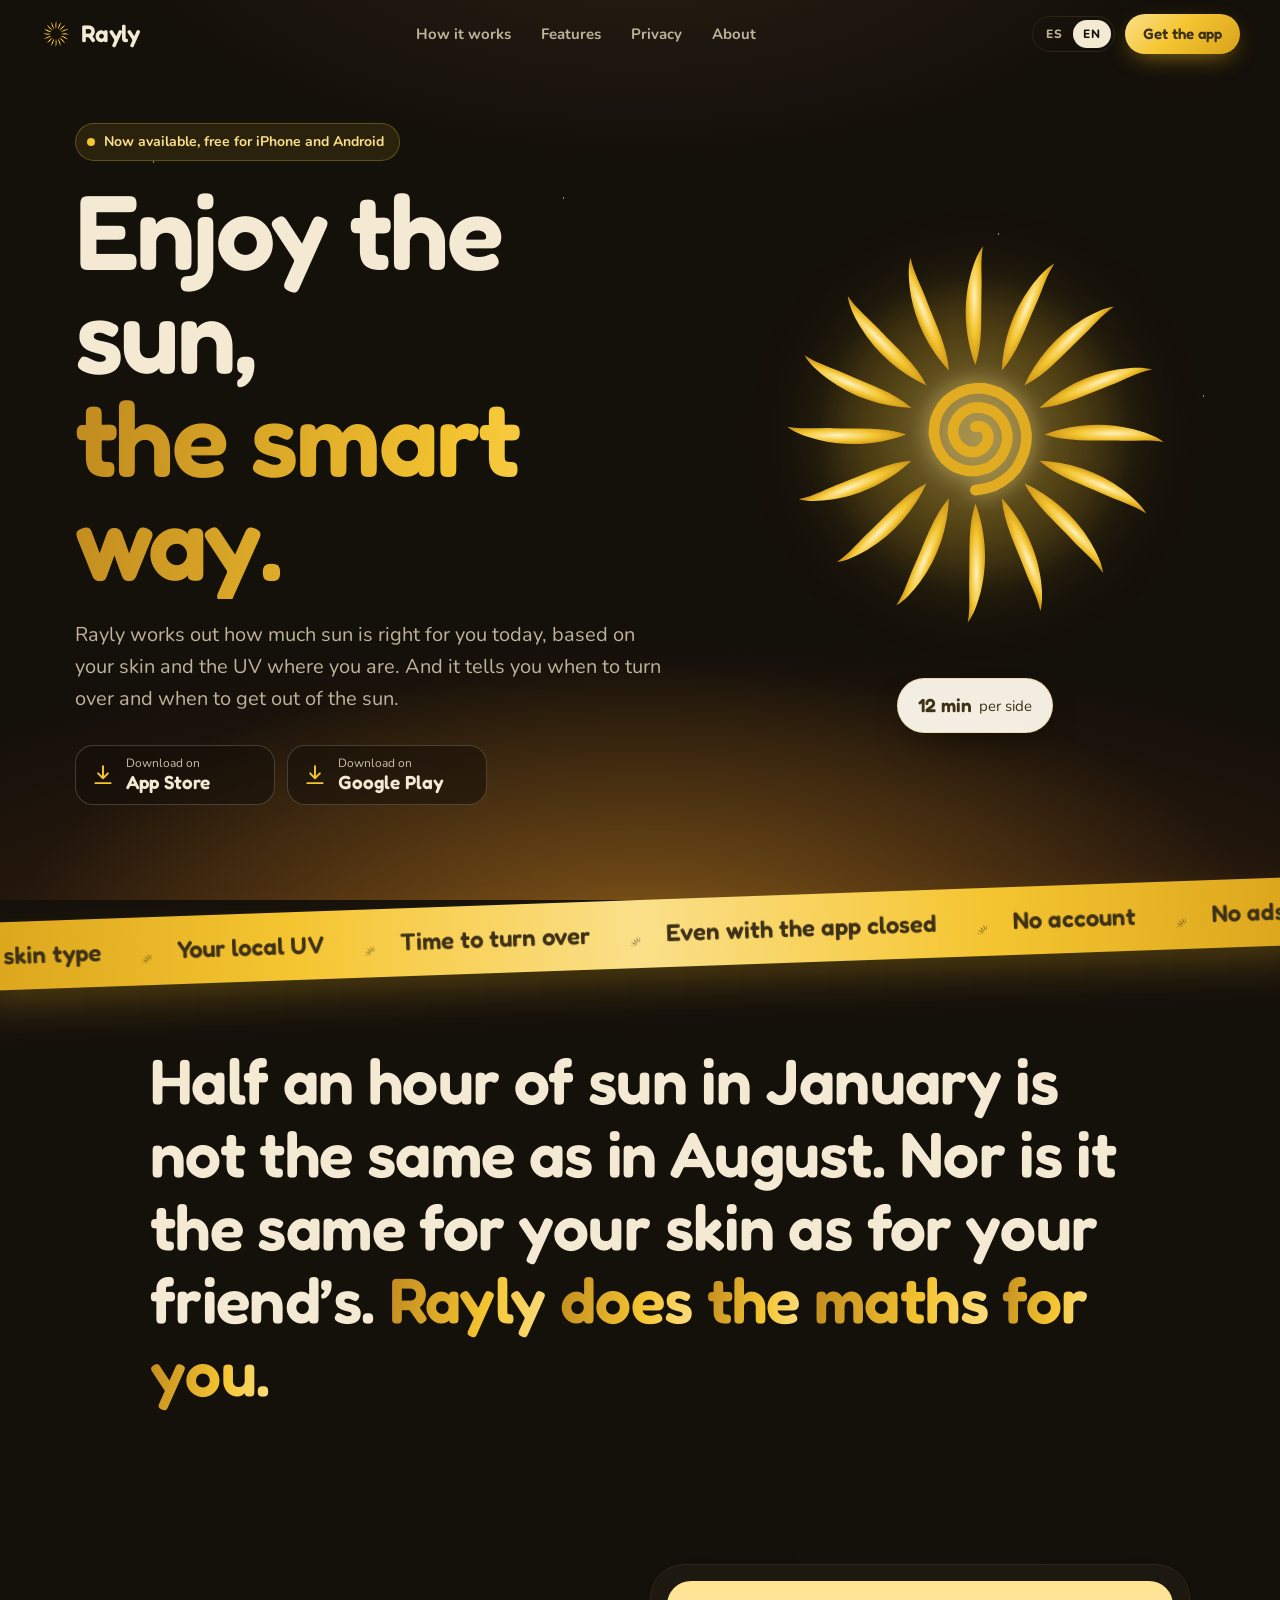
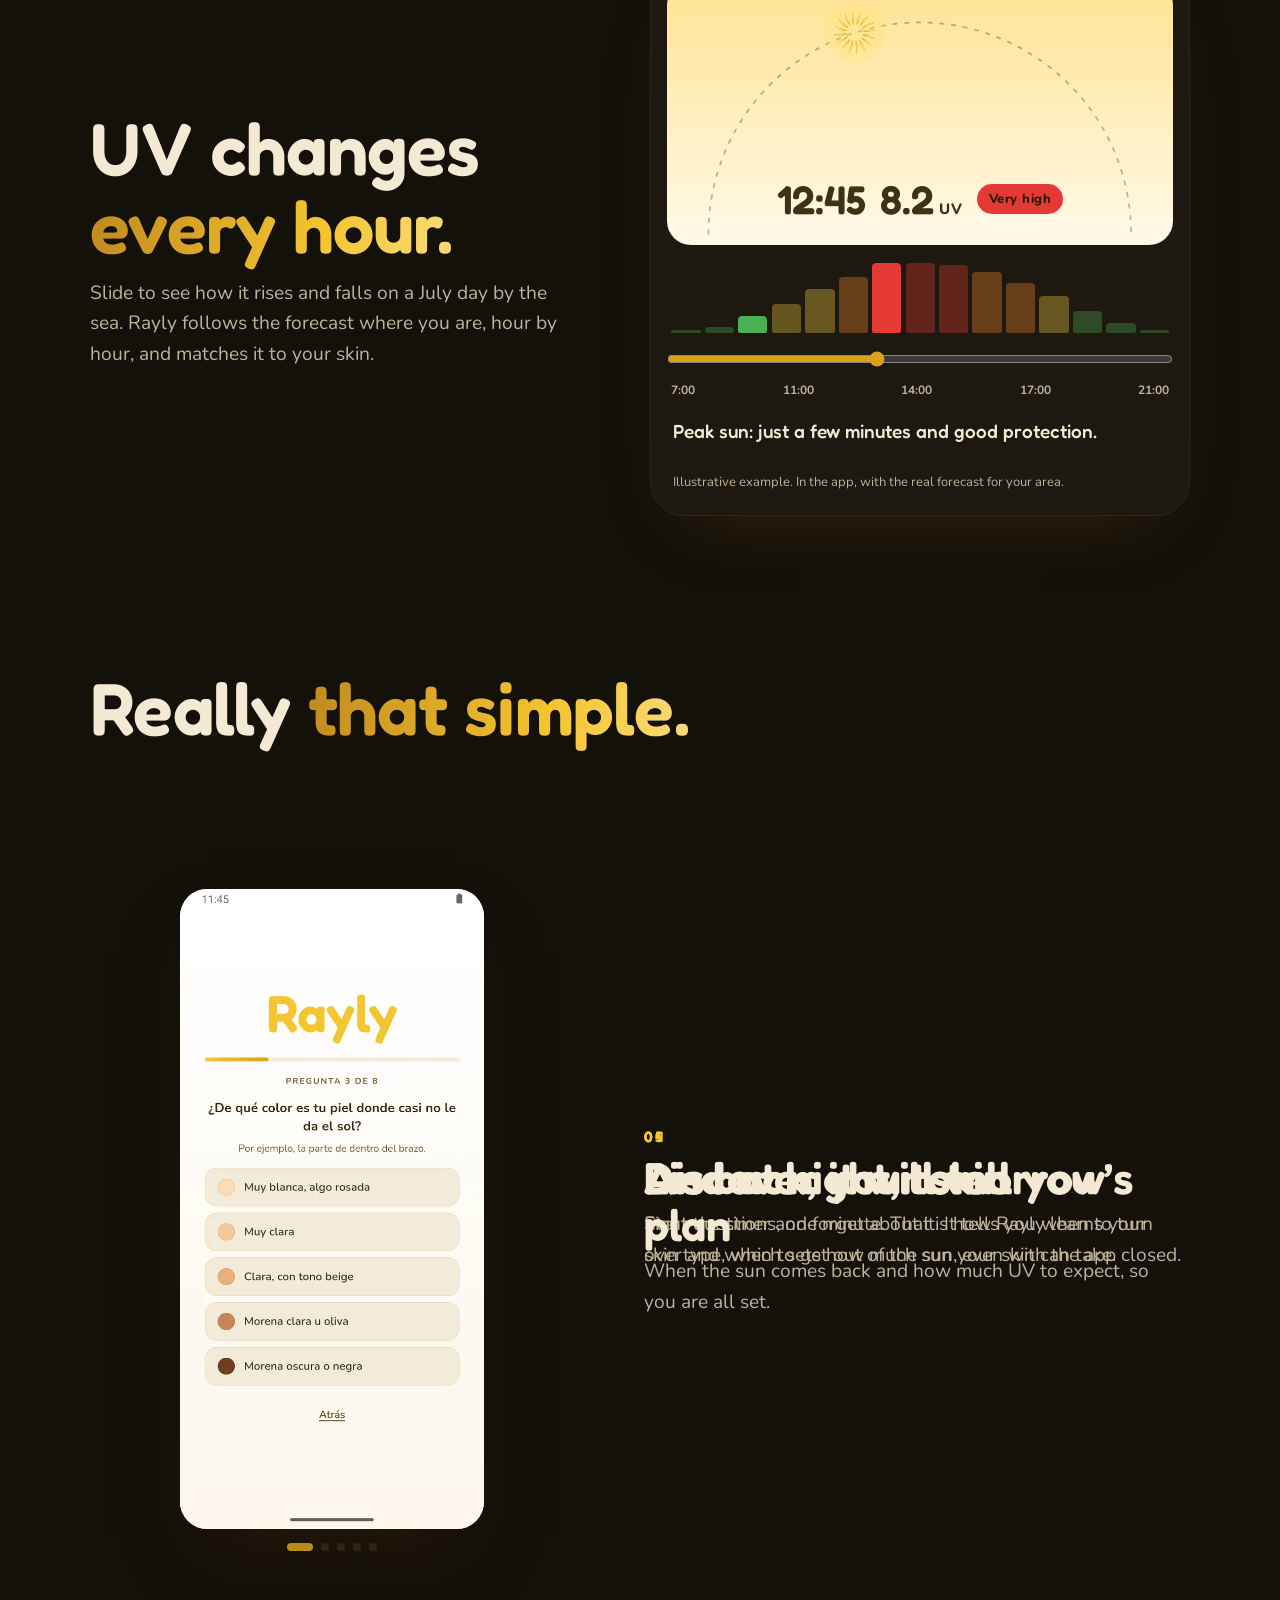
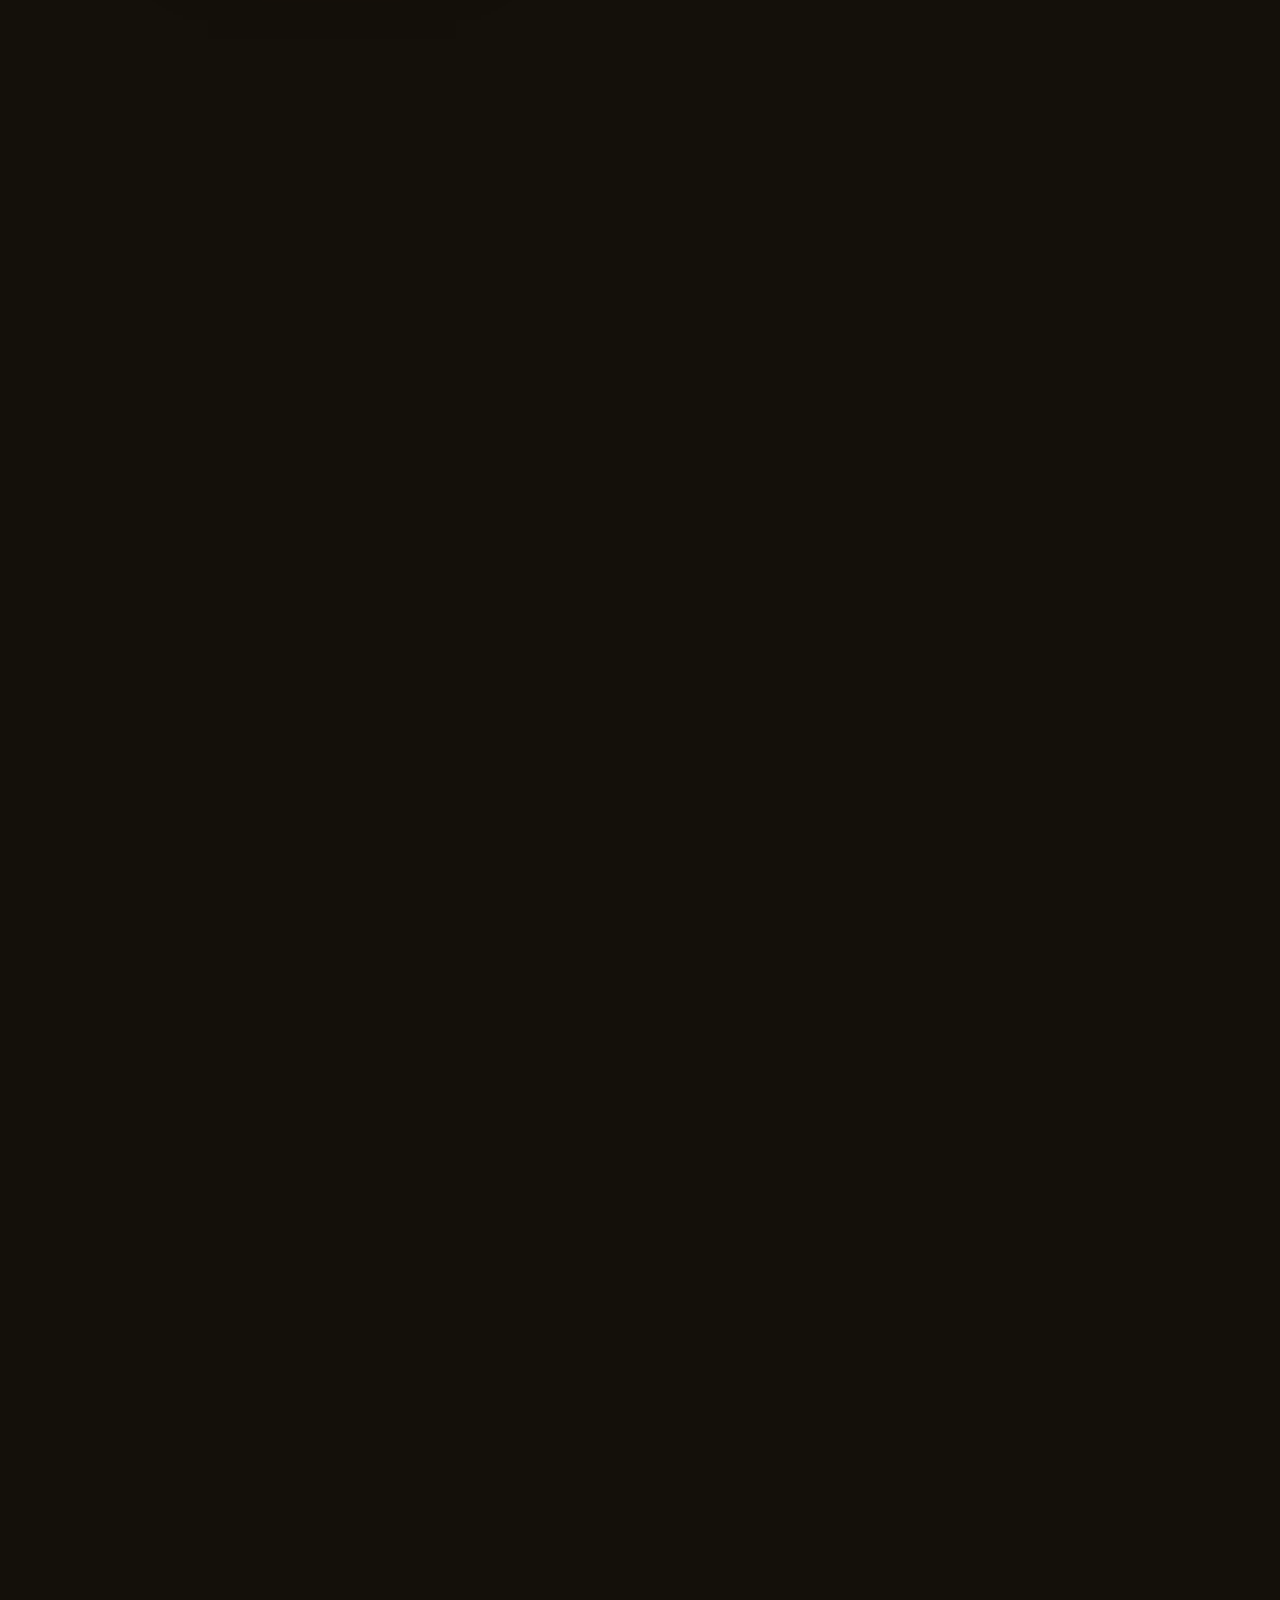
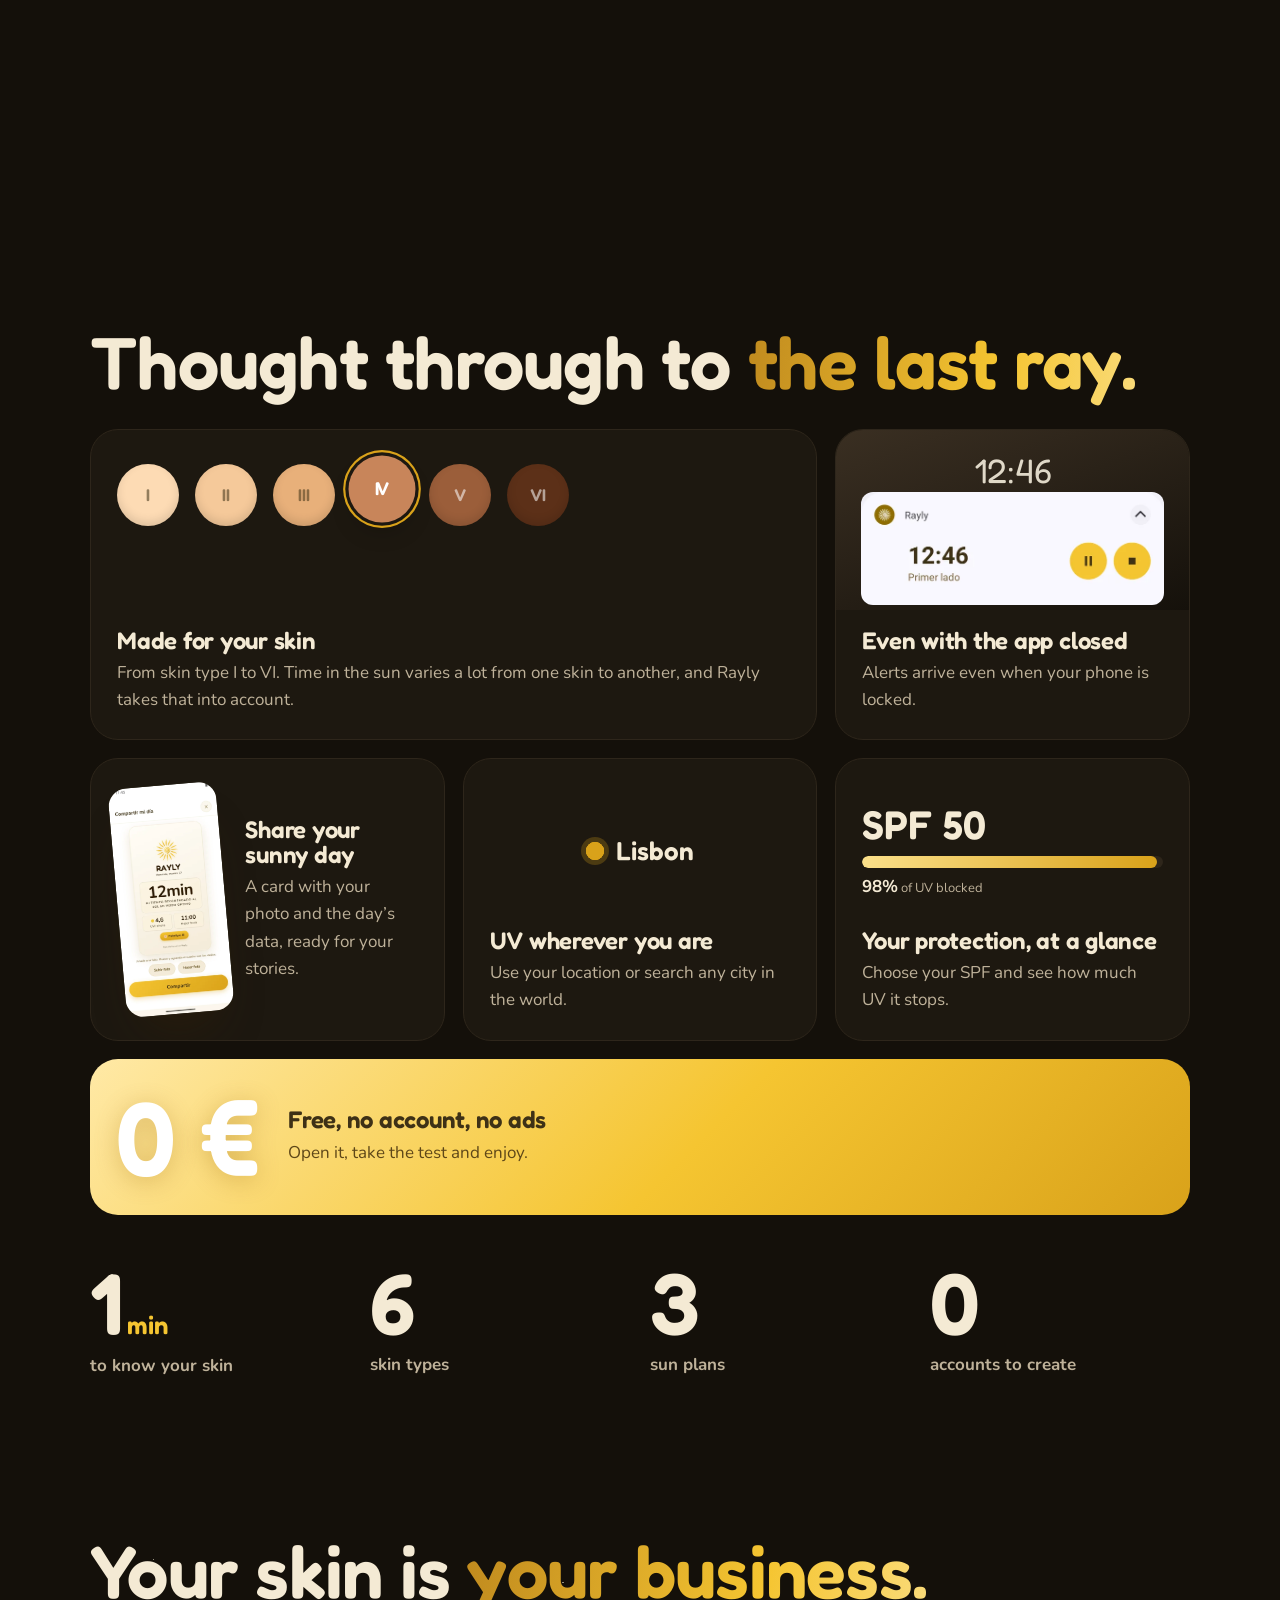
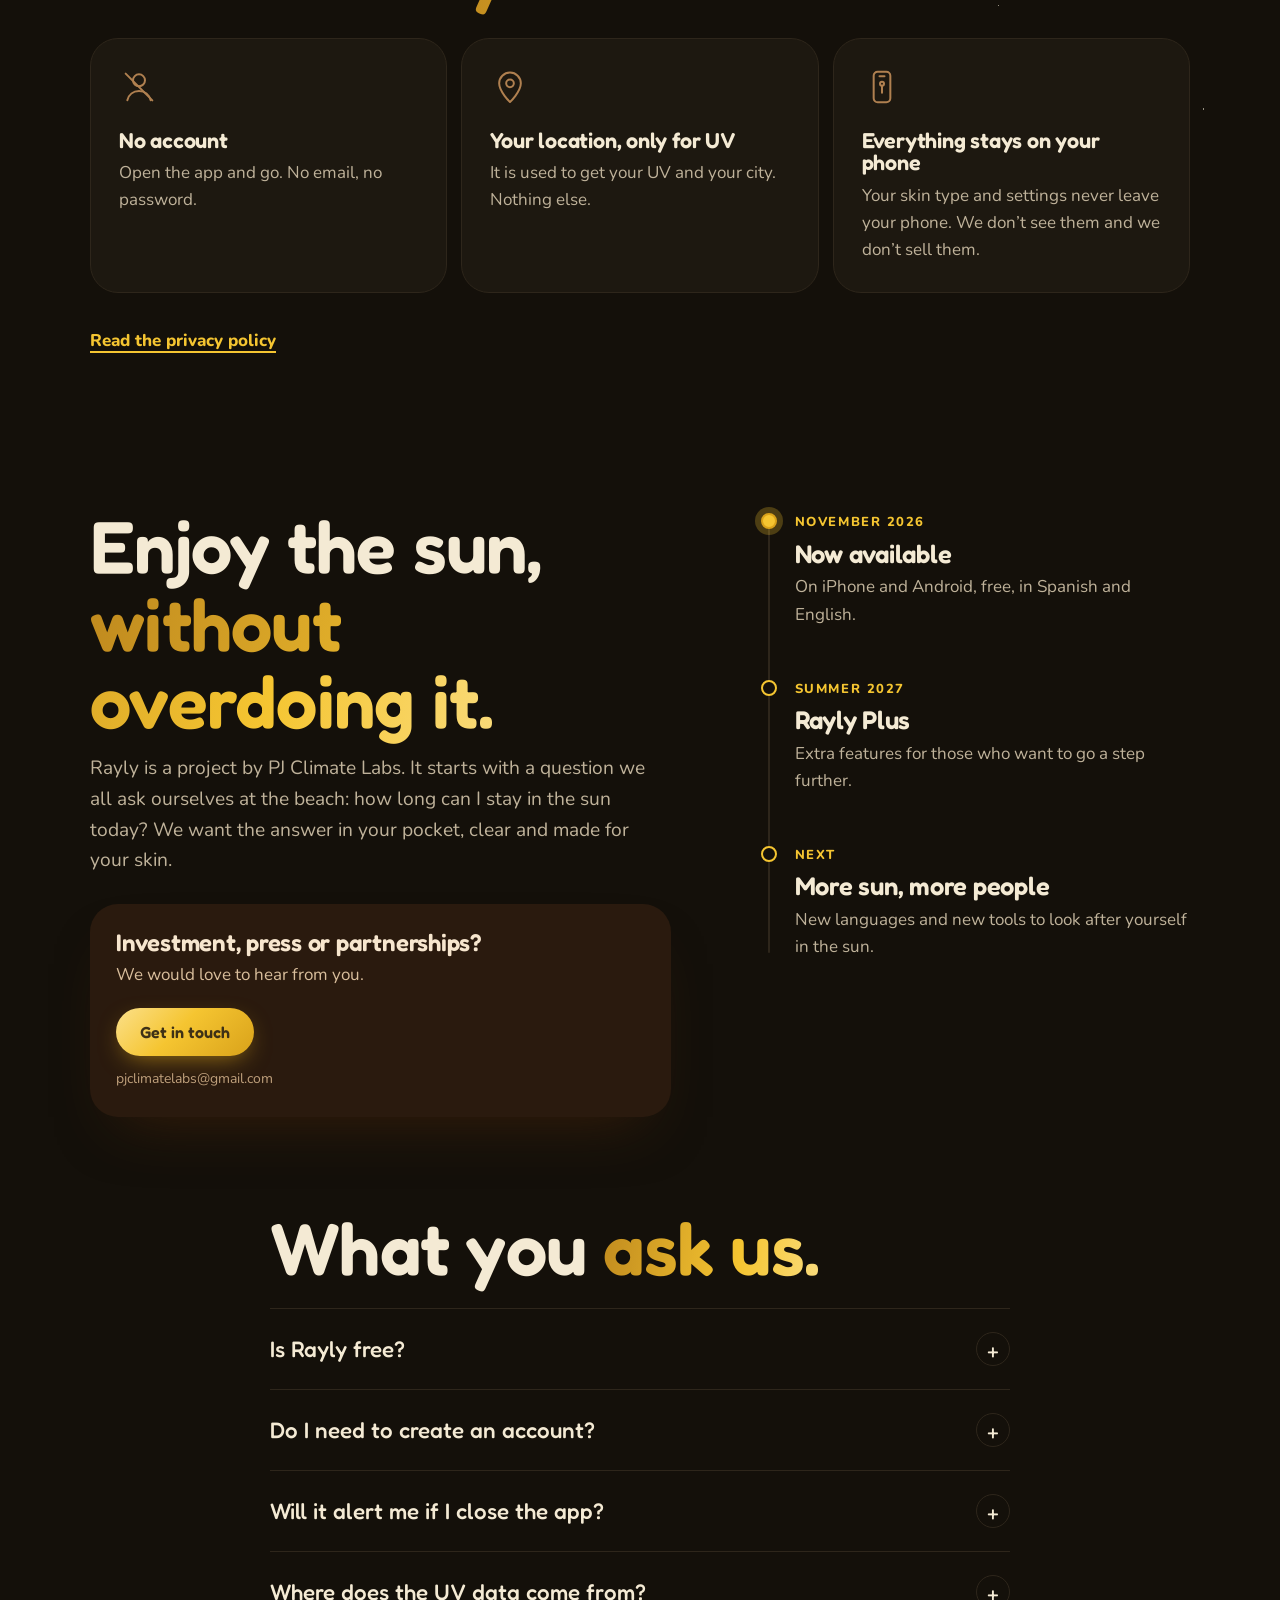
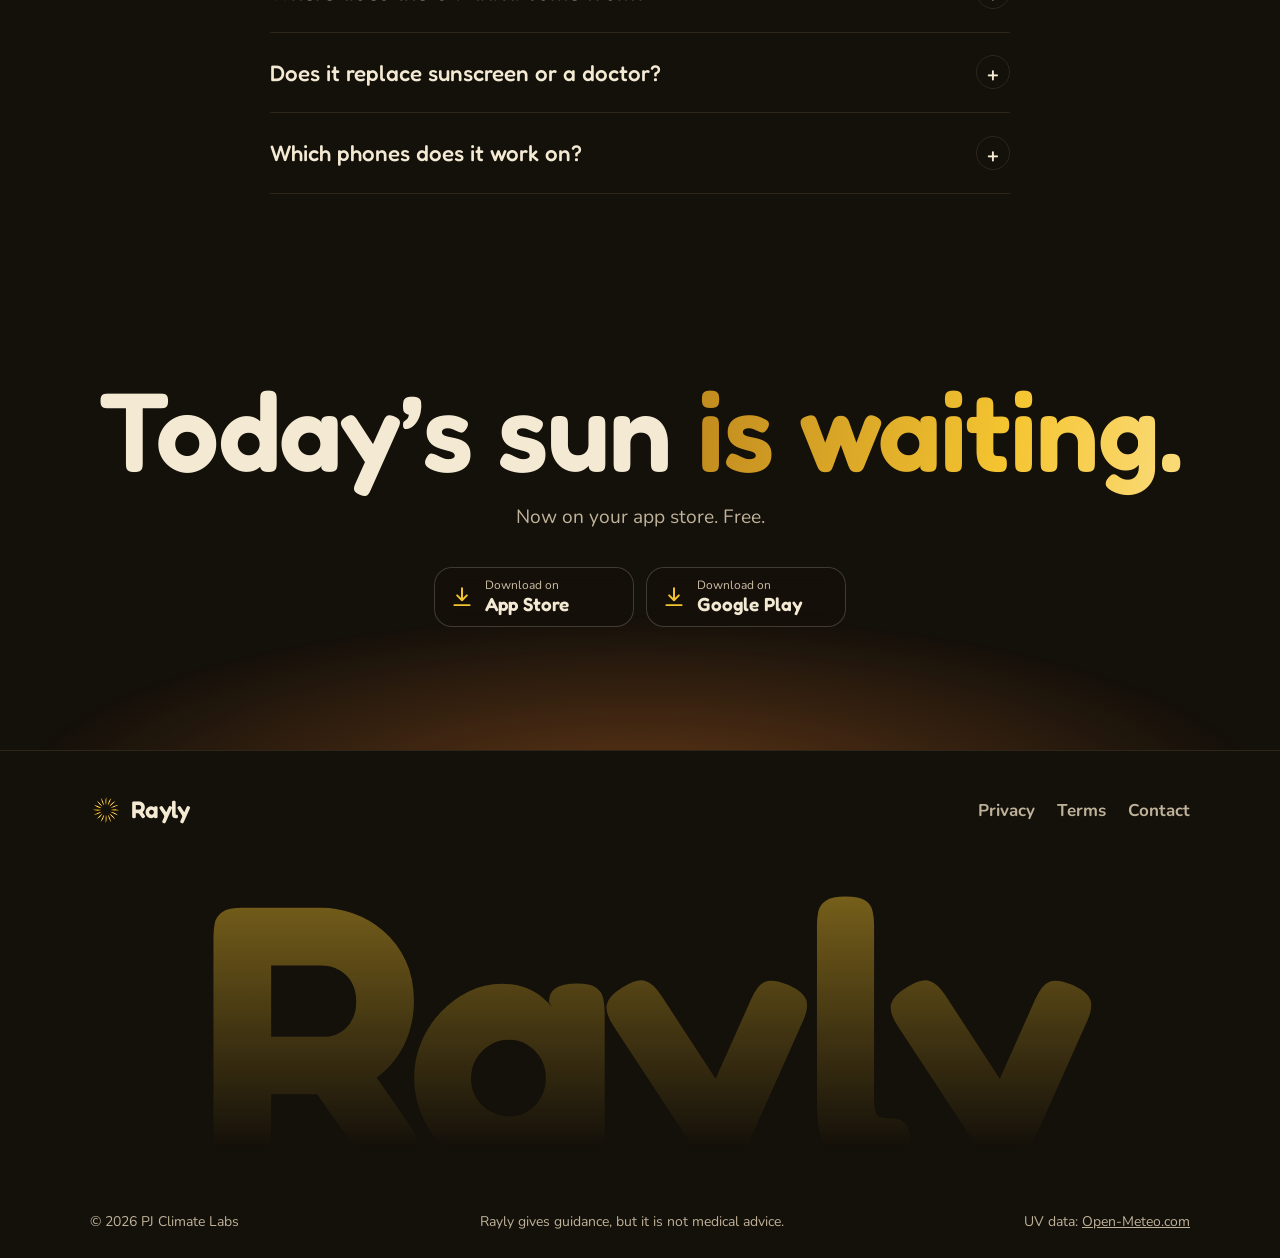
==== commit 83d07fe0: "Ya disponible en iPhone y Android" ====
--- a/index.html
+++ b/index.html
@@ -71,7 +71,7 @@
     <div class="hero-estrellas" aria-hidden="true"></div>
 
     <div class="hero-texto">
-      <p class="chip" data-revela><span class="chip-punto"></span><span data-i18n="hero.chip">Gratis para iPhone y Android</span></p>
+      <p class="chip" data-revela><span class="chip-punto"></span><span data-i18n="hero.chip">Ya disponible, gratis para iPhone y Android</span></p>
       <h1 class="hero-titulo" data-revela style="--d:1" data-i18n="hero.titulo">Toma el sol <span class="oro">con cabeza.</span></h1>
       <p class="hero-sub" data-revela style="--d:2" data-i18n="hero.sub">Rayly calcula cuánto sol te toca hoy según tu piel y el UV de tu zona. Y te avisa para darte la vuelta y para salir del sol.</p>
       <div class="tiendas" data-revela style="--d:3">
@@ -314,9 +314,9 @@
       <ol class="ruta" id="ruta">
         <span class="ruta-linea" aria-hidden="true"><i id="ruta-progreso"></i></span>
         <li data-revela>
-          <span class="ruta-cuando" data-i18n="ruta.1.c">Otoño 2026</span>
-          <h3 data-i18n="ruta.1.t">Lanzamiento</h3>
-          <p data-i18n="ruta.1.p">En iPhone y Android a la vez, gratis y en español e inglés.</p>
+          <span class="ruta-cuando" data-i18n="ruta.1.c">Noviembre 2026</span>
+          <h3 data-i18n="ruta.1.t">Ya disponible</h3>
+          <p data-i18n="ruta.1.p">En iPhone y Android, gratis y en español e inglés.</p>
         </li>
         <li data-revela style="--d:1">
           <span class="ruta-cuando" data-i18n="ruta.2.c">Verano 2027</span>
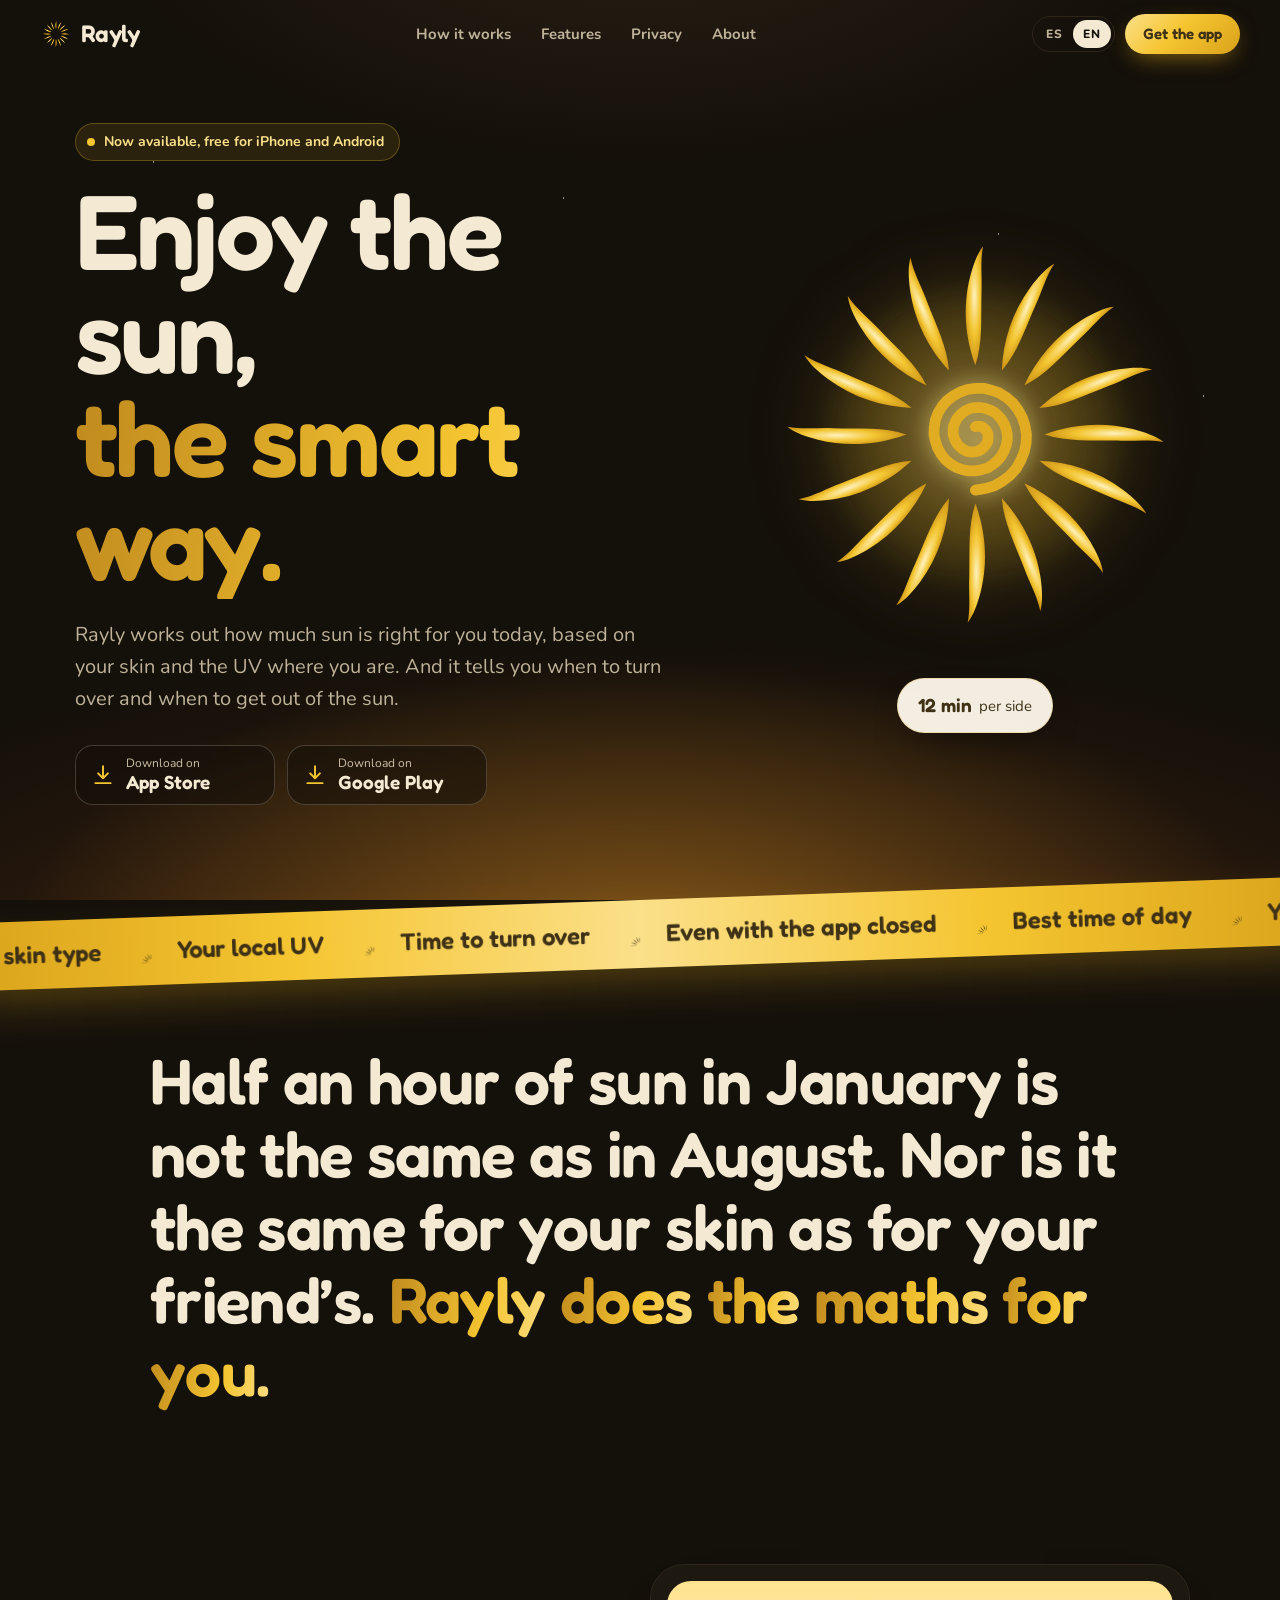
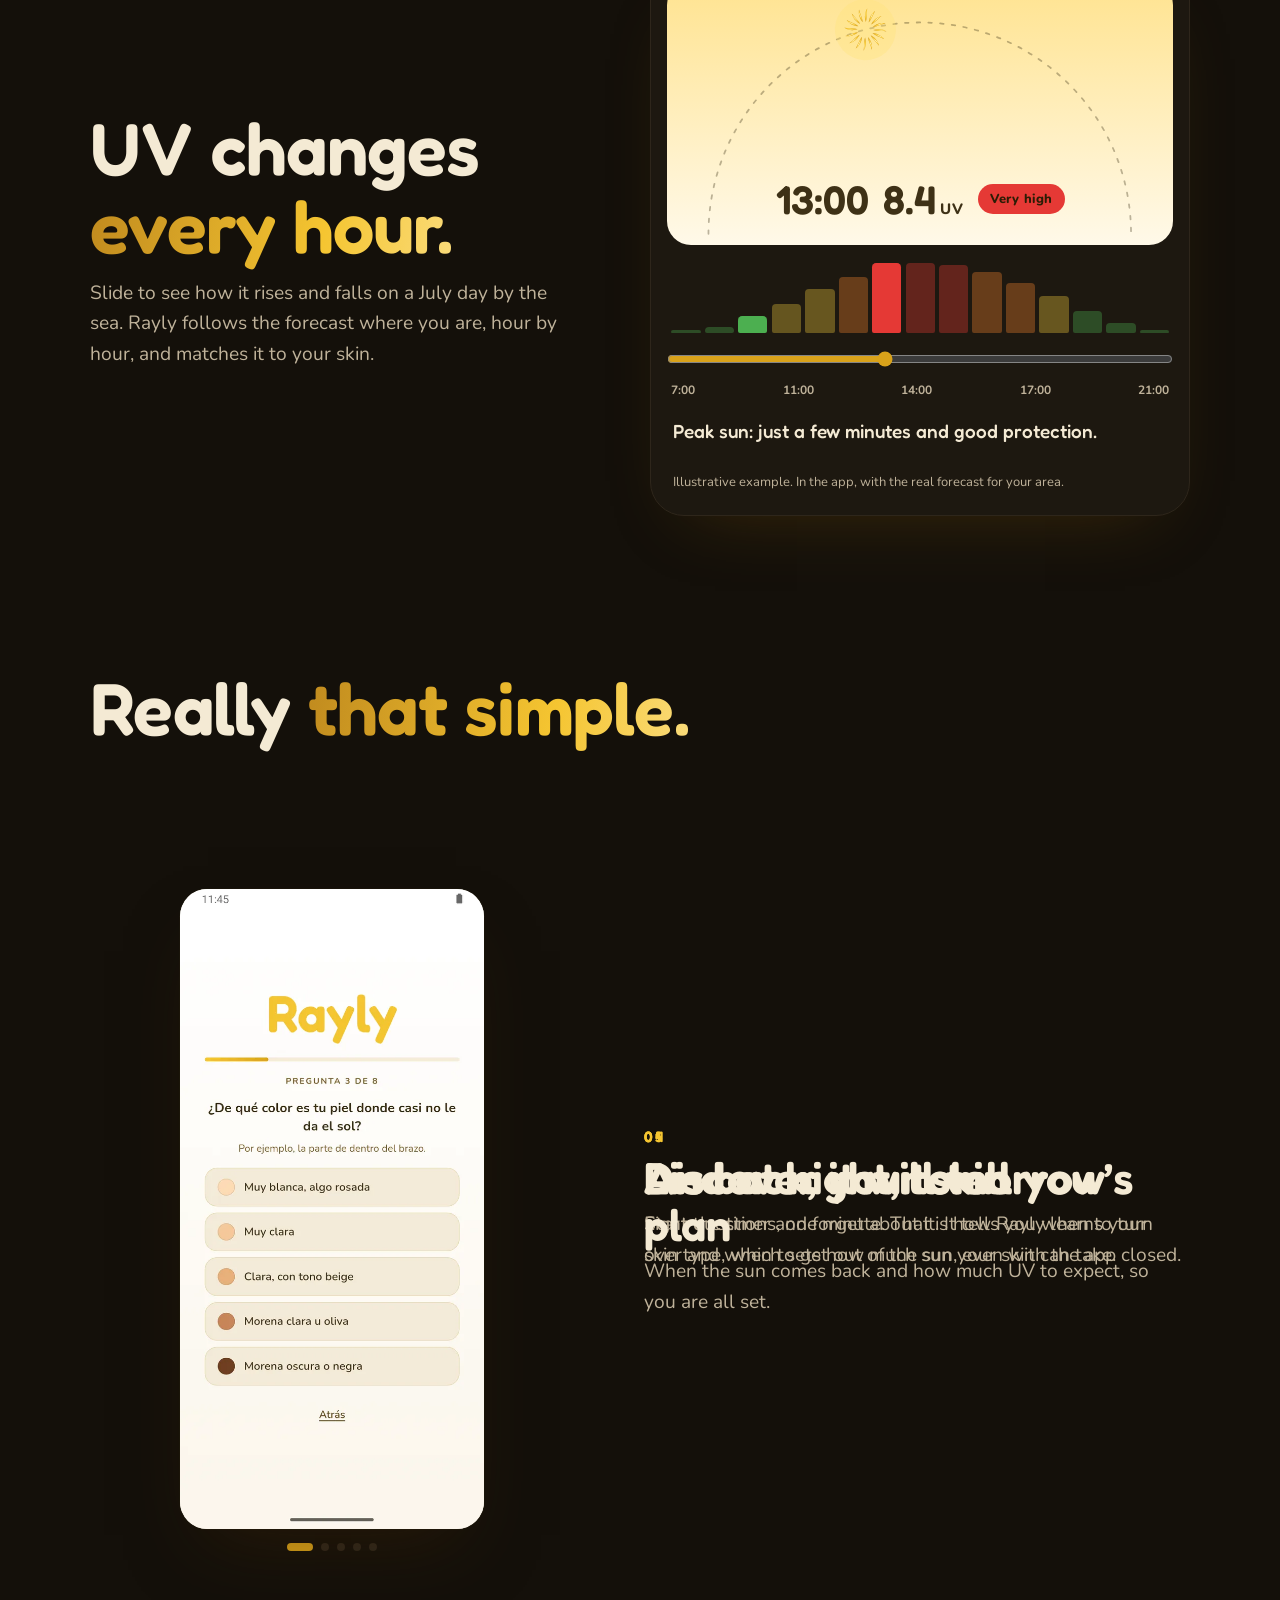
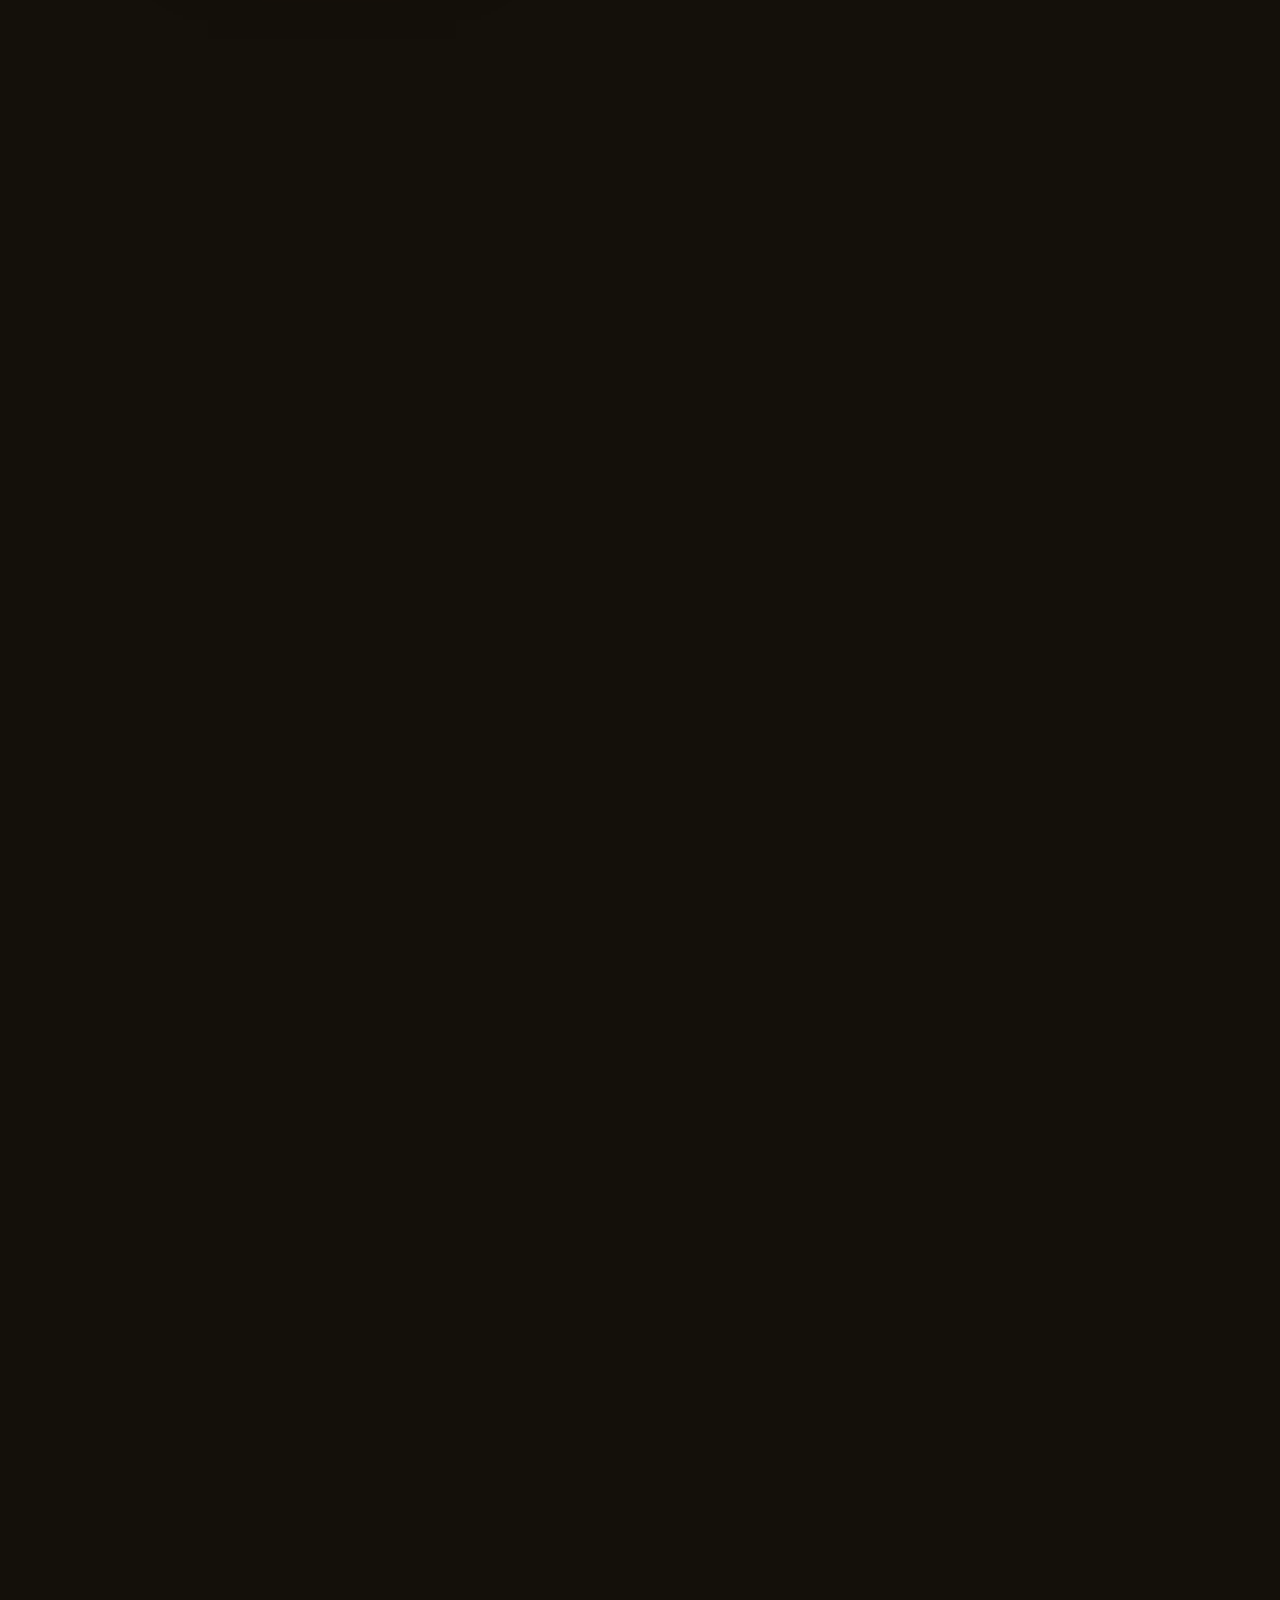
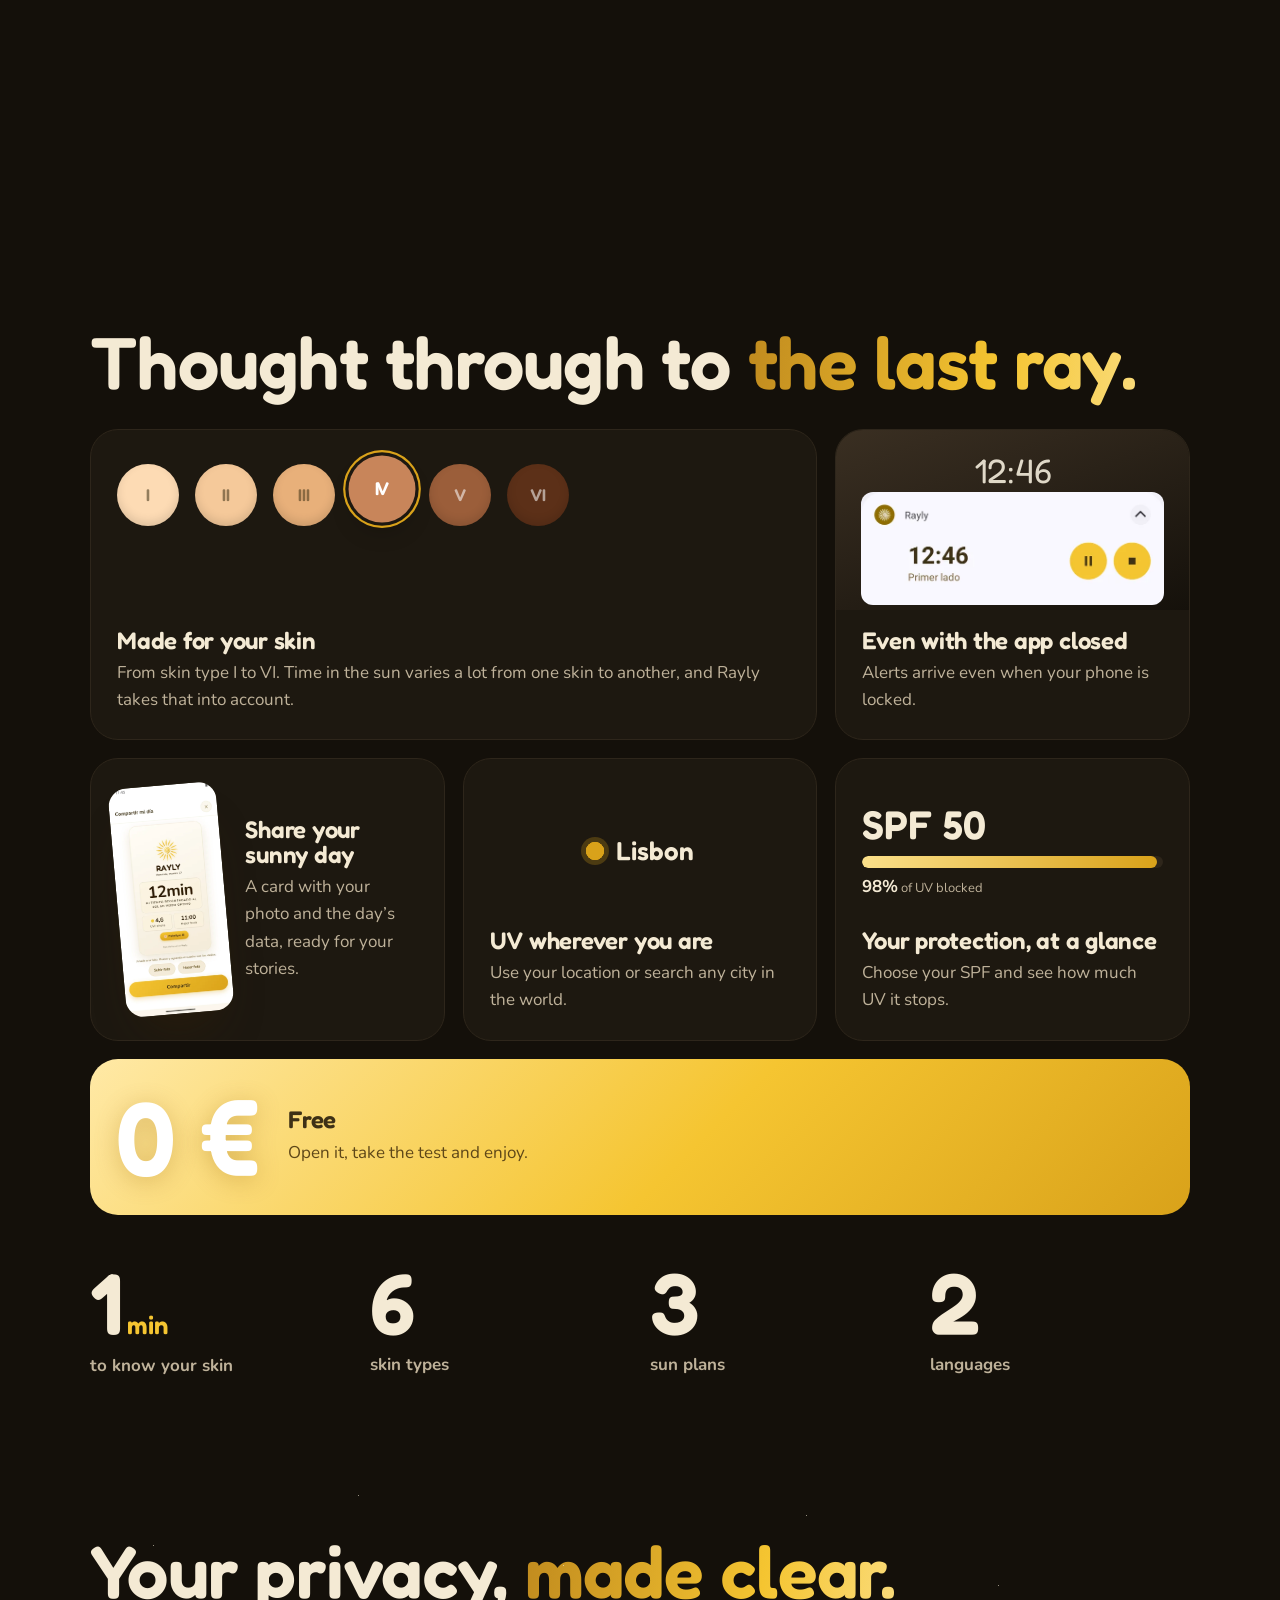
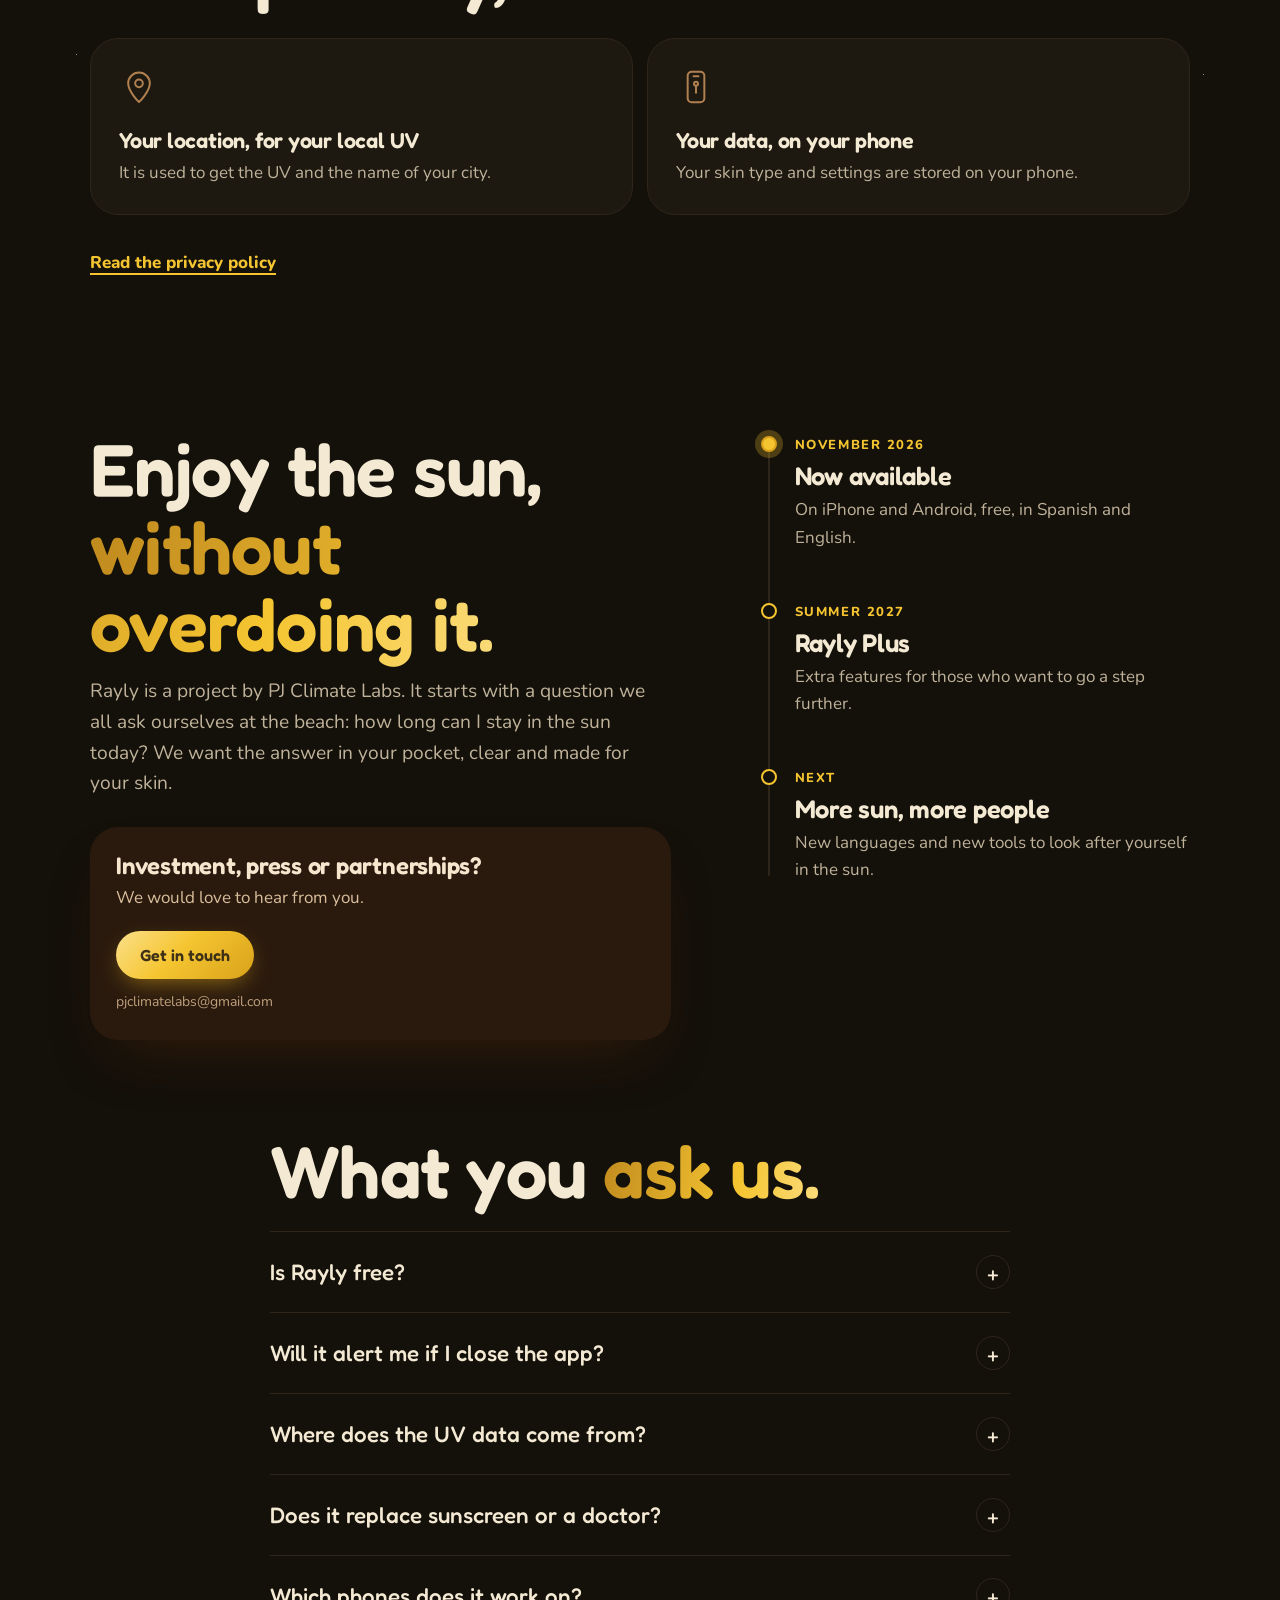
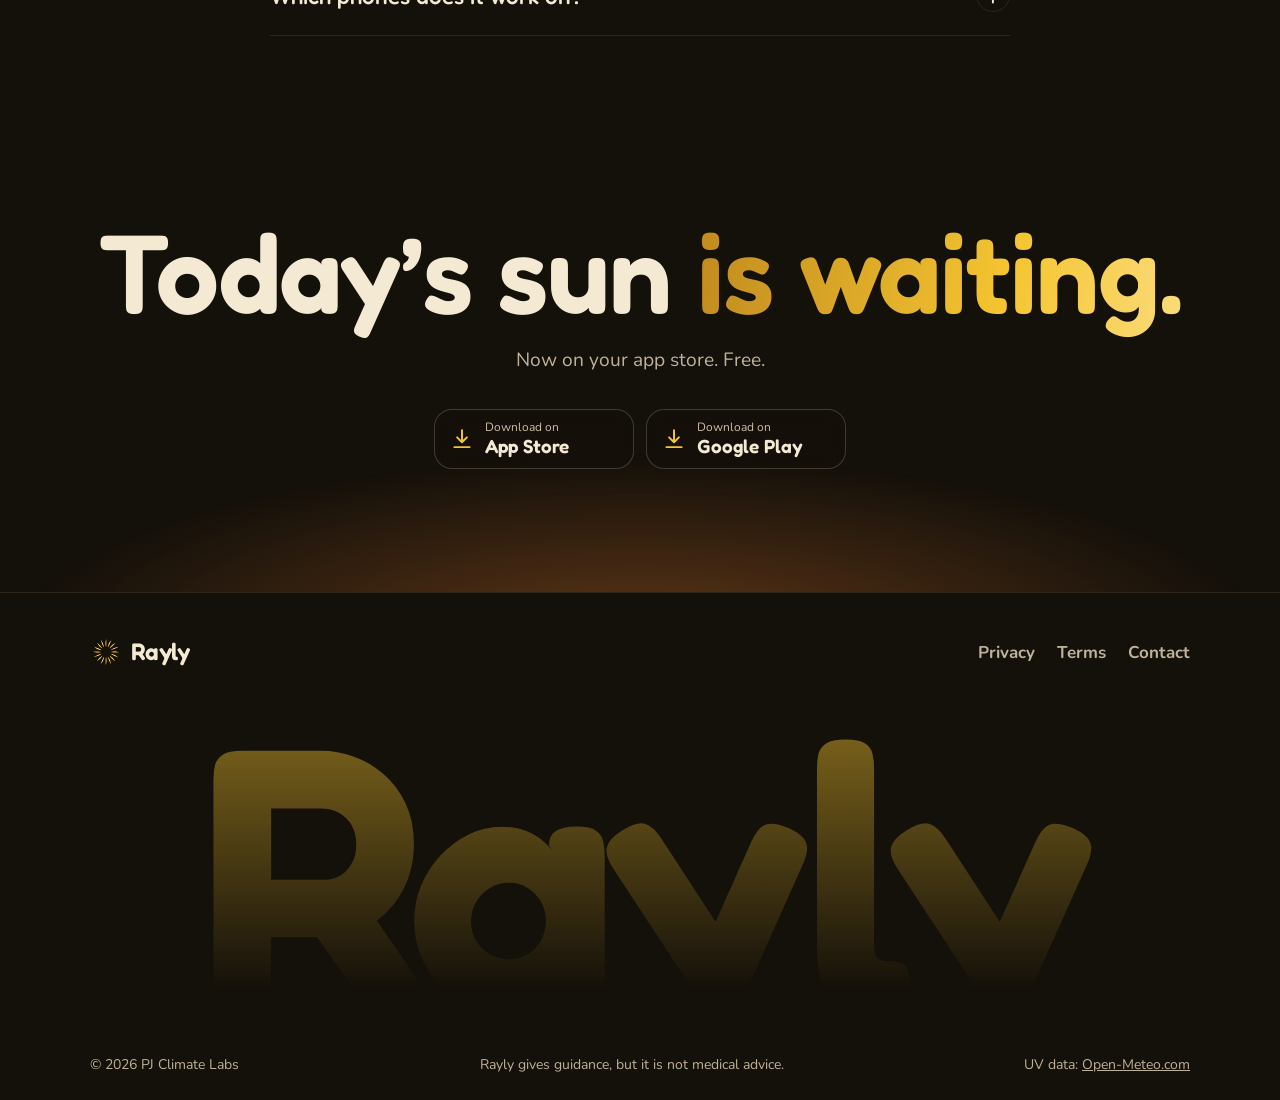
==== commit 276f2f27: "Privacidad en tono neutro, sin presumir de no tener cuenta" ====
--- a/index.html
+++ b/index.html
@@ -111,8 +111,8 @@
         <span data-i18n="cinta.2">El UV de tu zona</span><svg><use href="#ico-sol"/></svg>
         <span data-i18n="cinta.3">Aviso para darte la vuelta</span><svg><use href="#ico-sol"/></svg>
         <span data-i18n="cinta.4">Con la app cerrada</span><svg><use href="#ico-sol"/></svg>
-        <span data-i18n="cinta.5">Sin cuenta</span><svg><use href="#ico-sol"/></svg>
-        <span data-i18n="cinta.6">Sin anuncios</span><svg><use href="#ico-sol"/></svg>
+        <span data-i18n="cinta.5">Mejor hora del día</span><svg><use href="#ico-sol"/></svg>
+        <span data-i18n="cinta.6">Tu SPF a la vista</span><svg><use href="#ico-sol"/></svg>
         <span data-i18n="cinta.7">Gratis</span><svg><use href="#ico-sol"/></svg>
       </div>
     </div>
@@ -255,7 +255,7 @@
         <article class="caja caja-gratis" data-revela style="--d:2" data-inclina>
           <p class="gratis-num" aria-hidden="true">0 €</p>
           <div>
-            <h3 data-i18n="fun.gratis.t">Gratis, sin cuenta y sin anuncios</h3>
+            <h3 data-i18n="fun.gratis.t">Gratis</h3>
             <p data-i18n="fun.gratis.p">La abres, haces el test y a disfrutar.</p>
           </div>
         </article>
@@ -265,7 +265,7 @@
         <div class="cifra" data-revela><b data-cuenta="1">1</b><span class="cifra-ud">min</span><p data-i18n="cifra.1">para conocer tu piel</p></div>
         <div class="cifra" data-revela style="--d:1"><b data-cuenta="6">6</b><p data-i18n="cifra.2">fototipos</p></div>
         <div class="cifra" data-revela style="--d:2"><b data-cuenta="3">3</b><p data-i18n="cifra.3">planes de sol</p></div>
-        <div class="cifra" data-revela style="--d:3"><b data-cuenta="0">0</b><p data-i18n="cifra.4">cuentas que crear</p></div>
+        <div class="cifra" data-revela style="--d:3"><b data-cuenta="2">2</b><p data-i18n="cifra.4">idiomas</p></div>
       </div>
     </div>
   </section>
@@ -274,22 +274,17 @@
   <section class="privacidad" id="privacidad" data-tema="noche">
     <div class="privacidad-estrellas" aria-hidden="true"></div>
     <div class="contenedor">
-      <h2 class="titulo" data-revela style="--d:1" data-i18n="priv.titulo">Tu piel es <span class="oro">cosa tuya.</span></h2>
+      <h2 class="titulo" data-revela style="--d:1" data-i18n="priv.titulo">Tu privacidad, <span class="oro">clara.</span></h2>
       <div class="priv-rejilla">
-        <article class="priv" data-revela>
-          <svg viewBox="0 0 24 24" aria-hidden="true"><circle cx="12" cy="8" r="3.6"/><path d="M5 20c.8-3.6 3.6-5.6 7-5.6s6.2 2 7 5.6"/><path d="M4 4l16 16"/></svg>
-          <h3 data-i18n="priv.1.t">Sin cuenta</h3>
-          <p data-i18n="priv.1.p">Abres la app y listo. Ni correo ni contraseña.</p>
-        </article>
-        <article class="priv" data-revela style="--d:1">
+                <article class="priv" data-revela style="--d:1">
           <svg viewBox="0 0 24 24" aria-hidden="true"><path d="M12 21s-6.5-6.2-6.5-11.2a6.5 6.5 0 0 1 13 0C18.5 14.8 12 21 12 21z"/><circle cx="12" cy="9.8" r="2.3"/></svg>
-          <h3 data-i18n="priv.2.t">Tu ubicación, solo para el UV</h3>
-          <p data-i18n="priv.2.p">Sirve para saber el UV y tu ciudad. Nada más.</p>
+          <h3 data-i18n="priv.2.t">Tu ubicación, para el UV de tu zona</h3>
+          <p data-i18n="priv.2.p">Sirve para saber el UV y el nombre de tu ciudad.</p>
         </article>
         <article class="priv" data-revela style="--d:2">
           <svg viewBox="0 0 24 24" aria-hidden="true"><rect x="7" y="2.8" width="10" height="18.4" rx="2.4"/><path d="M10.5 5.6h3"/><path d="M12 11.2v4.2"/><circle cx="12" cy="10" r="1.2"/></svg>
-          <h3 data-i18n="priv.3.t">Todo se queda en tu móvil</h3>
-          <p data-i18n="priv.3.p">Tu tipo de piel y tus ajustes no salen de tu teléfono. No los vemos ni los vendemos.</p>
+          <h3 data-i18n="priv.3.t">Tus datos, en tu móvil</h3>
+          <p data-i18n="priv.3.p">Tu tipo de piel y tus ajustes se guardan en tu teléfono.</p>
         </article>
       </div>
       <a class="enlace" data-revela href="https://pjnl-15.github.io/Rayly/?lang=es" data-enlace-legal="privacidad" target="_blank" rel="noopener"><span data-i18n="priv.enlace">Lee la política de privacidad</span></a>
@@ -339,12 +334,9 @@
       <div class="faq-lista">
         <details data-revela>
           <summary data-i18n="faq.1.q">¿Rayly es gratis?</summary>
-          <p data-i18n="faq.1.a">Sí. Puedes usarla gratis y sin anuncios. Más adelante llegará Rayly Plus, con funciones extra que serán opcionales.</p>
+          <p data-i18n="faq.1.a">Sí. Puedes usarla gratis. Más adelante llegará Rayly Plus, con funciones extra que serán opcionales.</p>
         </details>
-        <details data-revela>
-          <summary data-i18n="faq.2.q">¿Tengo que crear una cuenta?</summary>
-          <p data-i18n="faq.2.a">No. La abres, haces el test de tu piel y ya está.</p>
-        </details>
+        
         <details data-revela>
           <summary data-i18n="faq.3.q">¿Me avisa si cierro la app?</summary>
           <p data-i18n="faq.3.a">Sí. Los avisos para darte la vuelta y para salir del sol llegan aunque cierres la app o bloquees el móvil.</p>
--- a/css/web.css
+++ b/css/web.css
@@ -509,7 +509,7 @@
    ============================================================ */
 .privacidad { position: relative; overflow: hidden; padding: var(--sec) 0; }
 .priv-rejilla { display: grid; gap: 14px; margin-top: 28px; }
-@media (min-width: 820px) { .priv-rejilla { grid-template-columns: repeat(3, 1fr); } }
+@media (min-width: 820px) { .priv-rejilla { grid-template-columns: repeat(2, 1fr); } }
 /* En el móvil el icono va a la izquierda del texto: cada tarjeta ocupa menos */
 .priv {
   display: grid; grid-template-columns: 38px 1fr; column-gap: 16px;
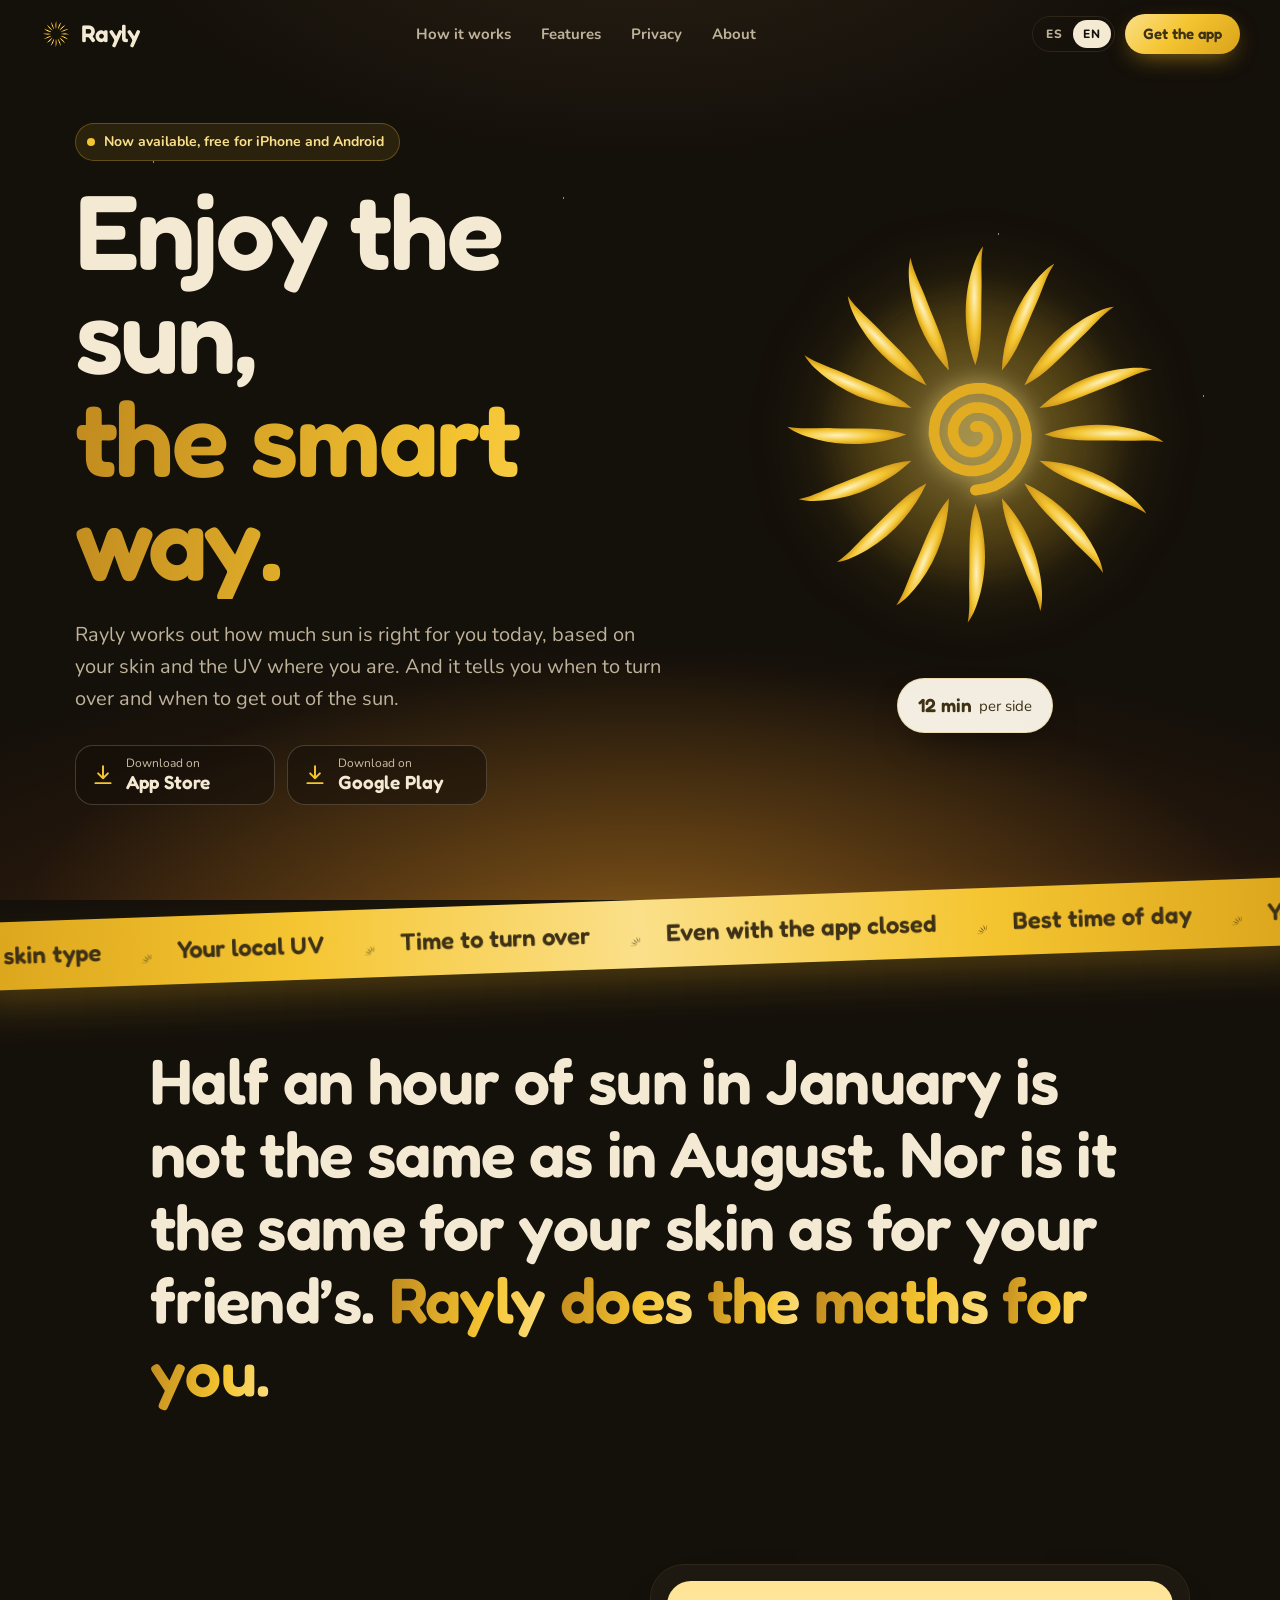
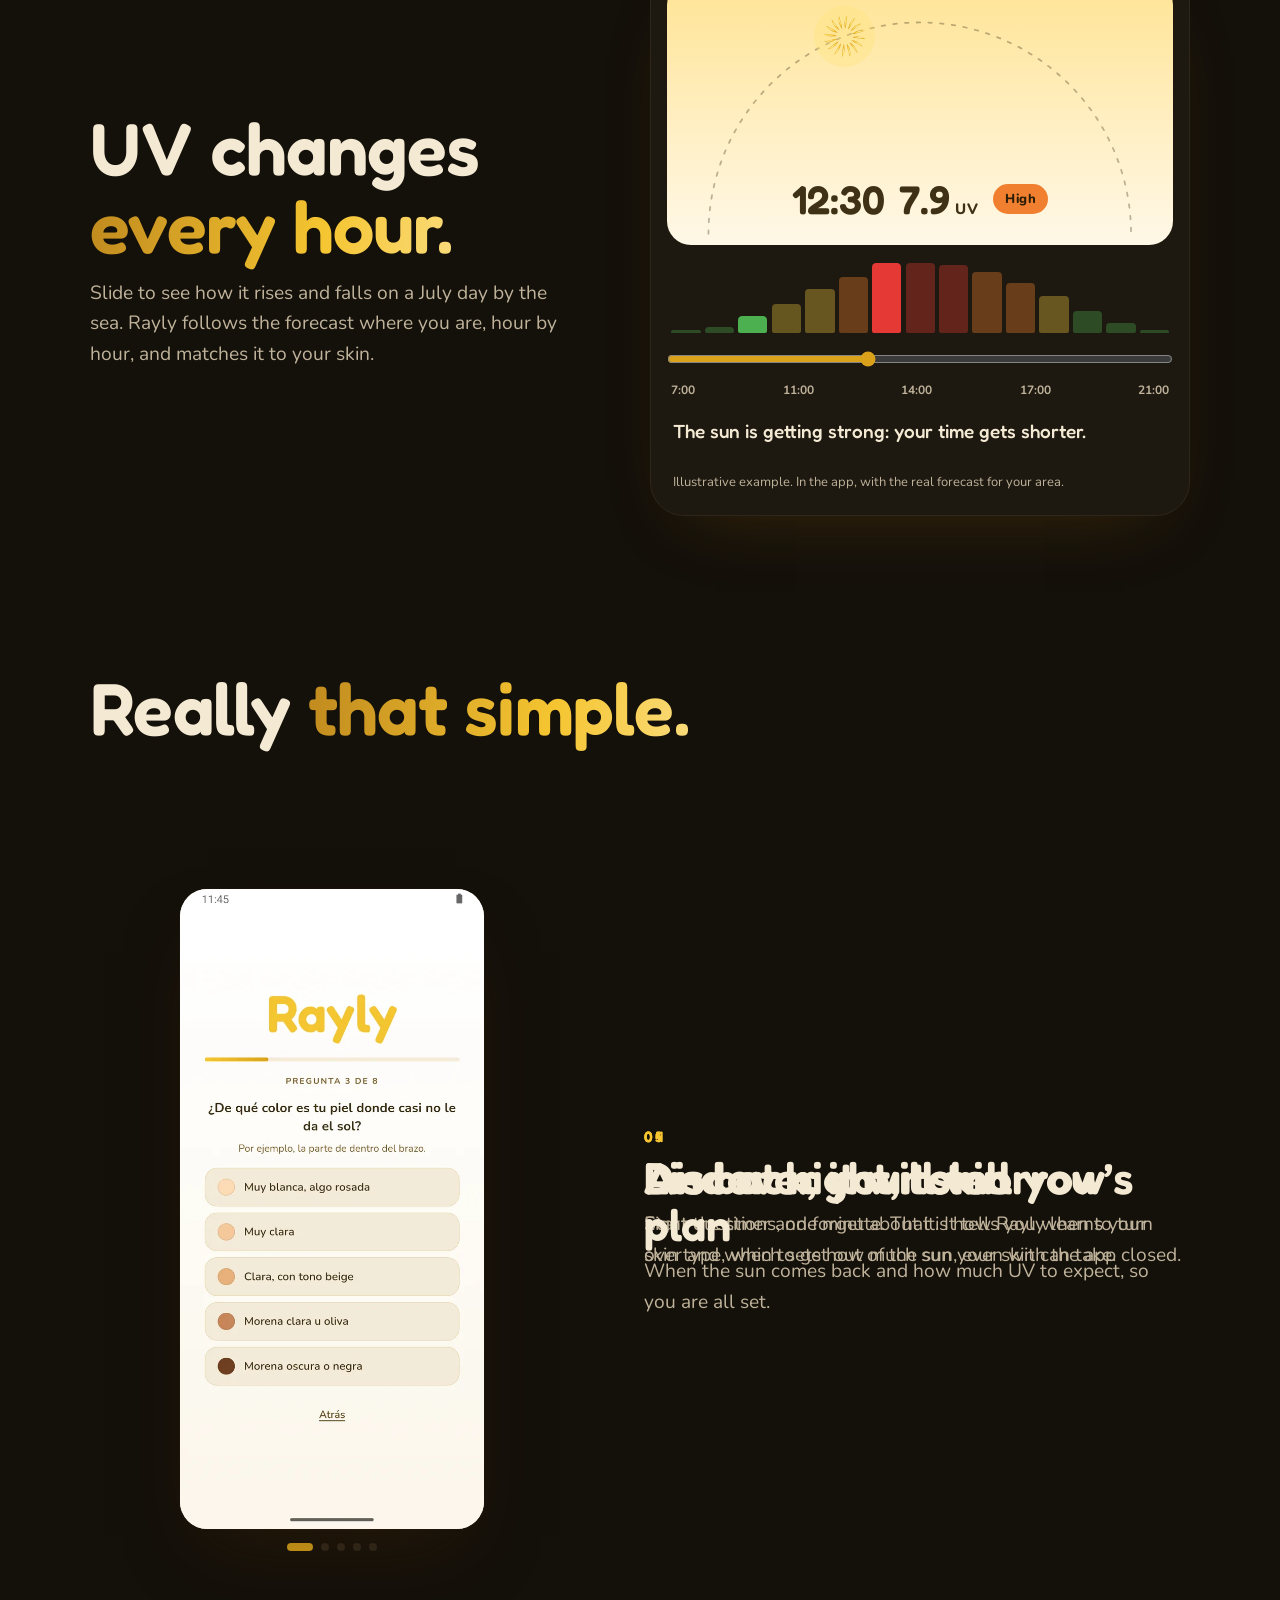
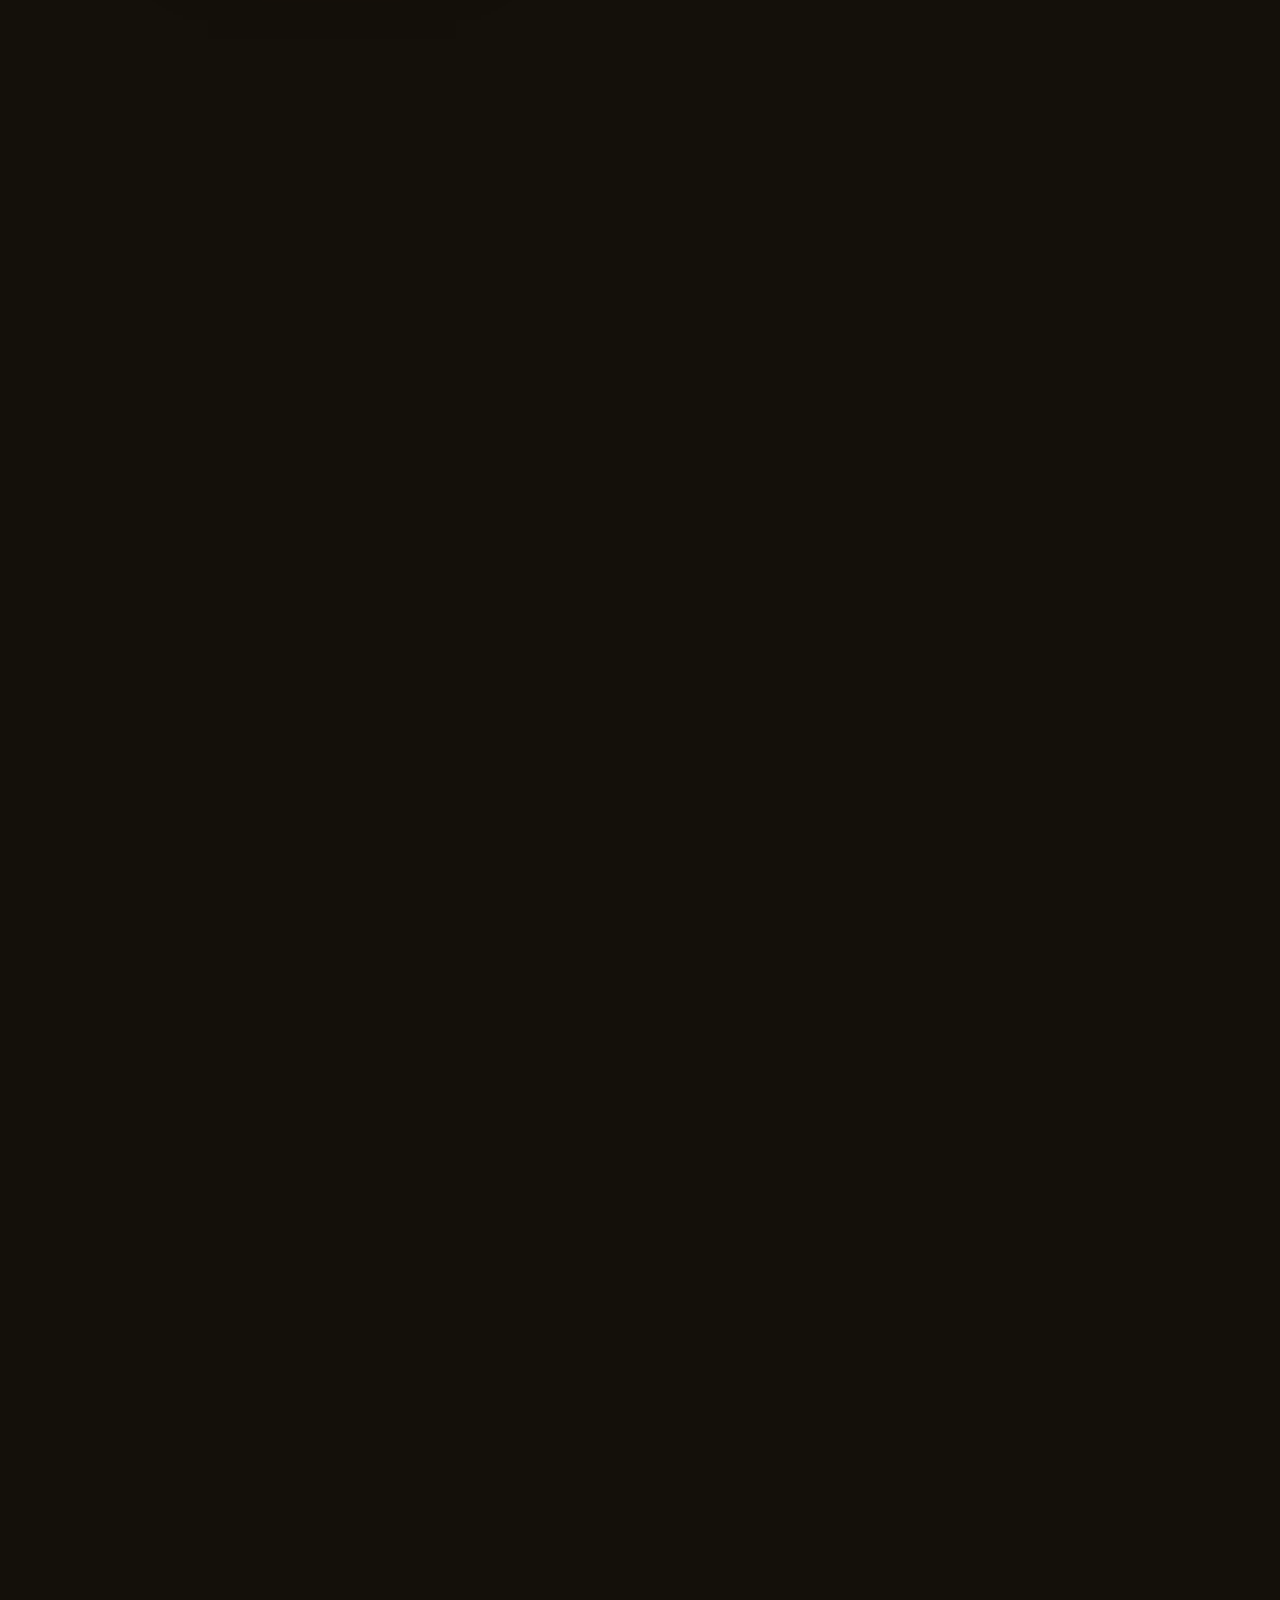
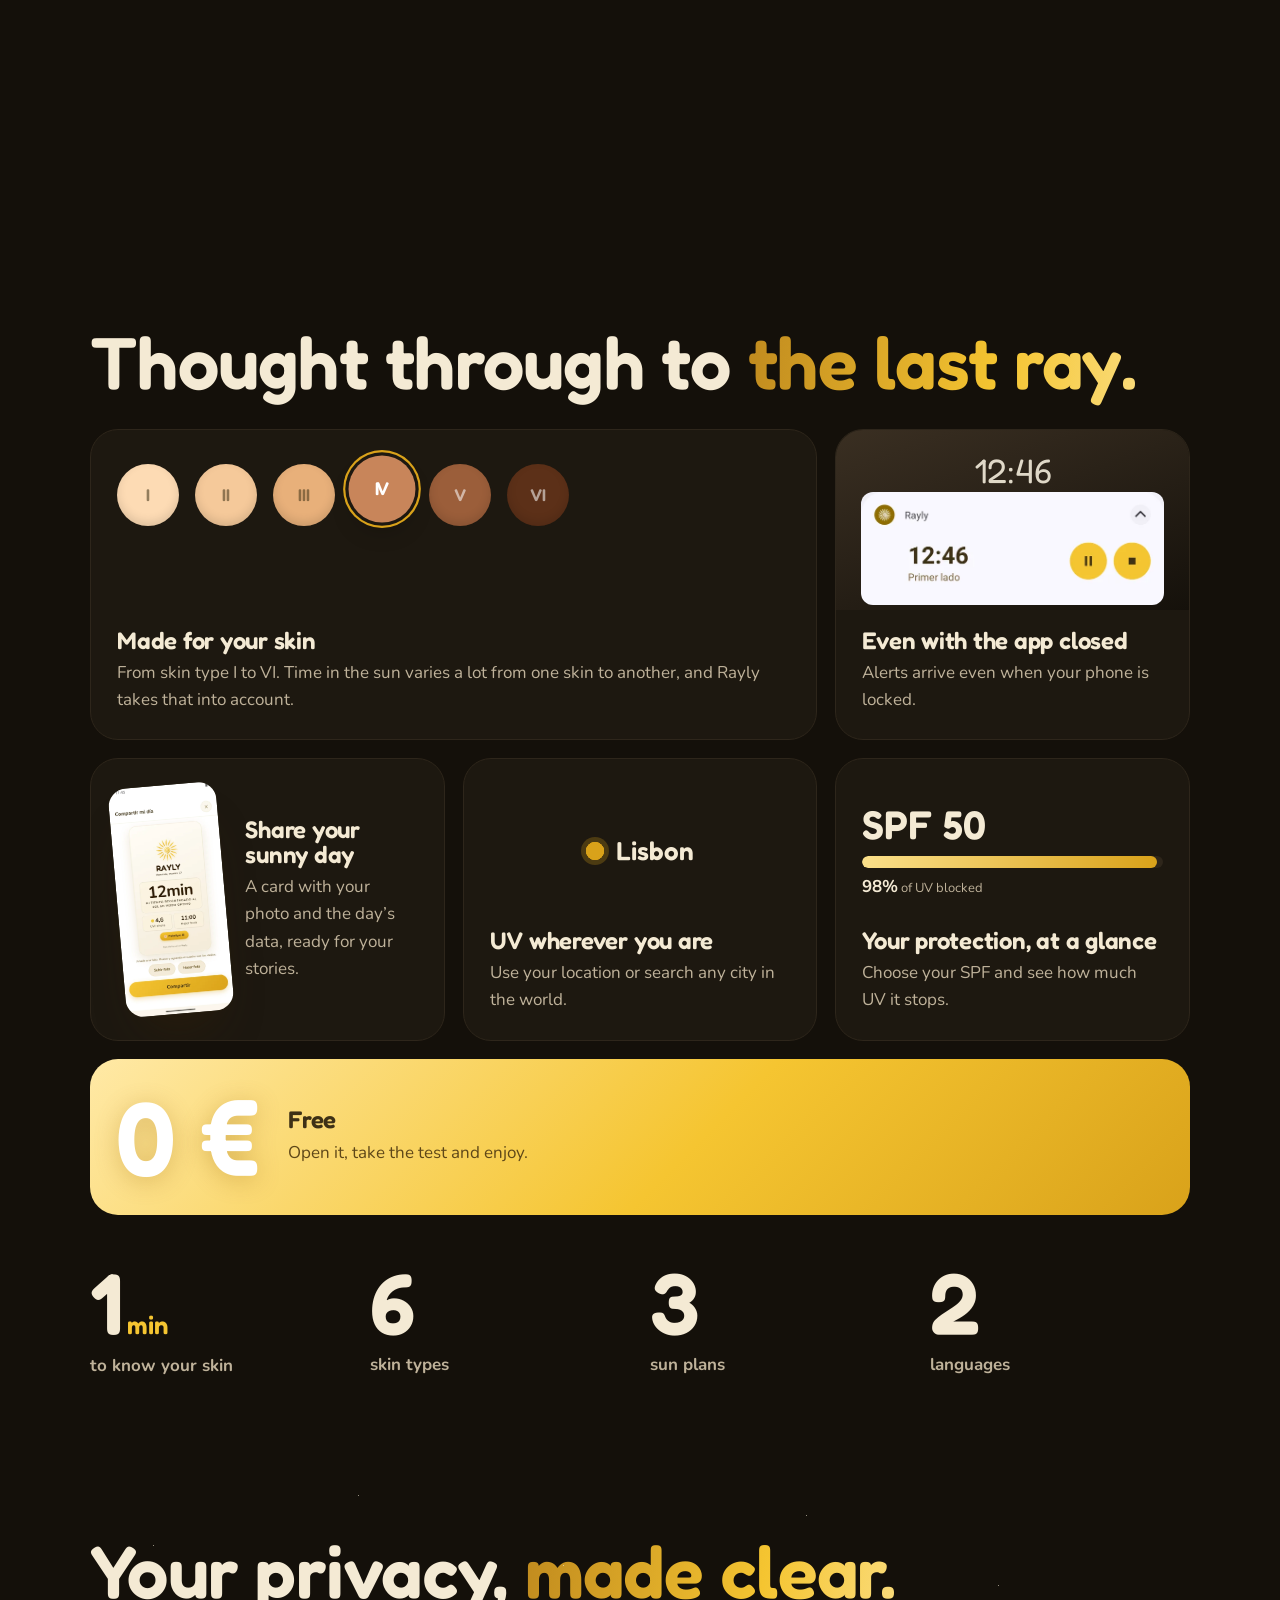
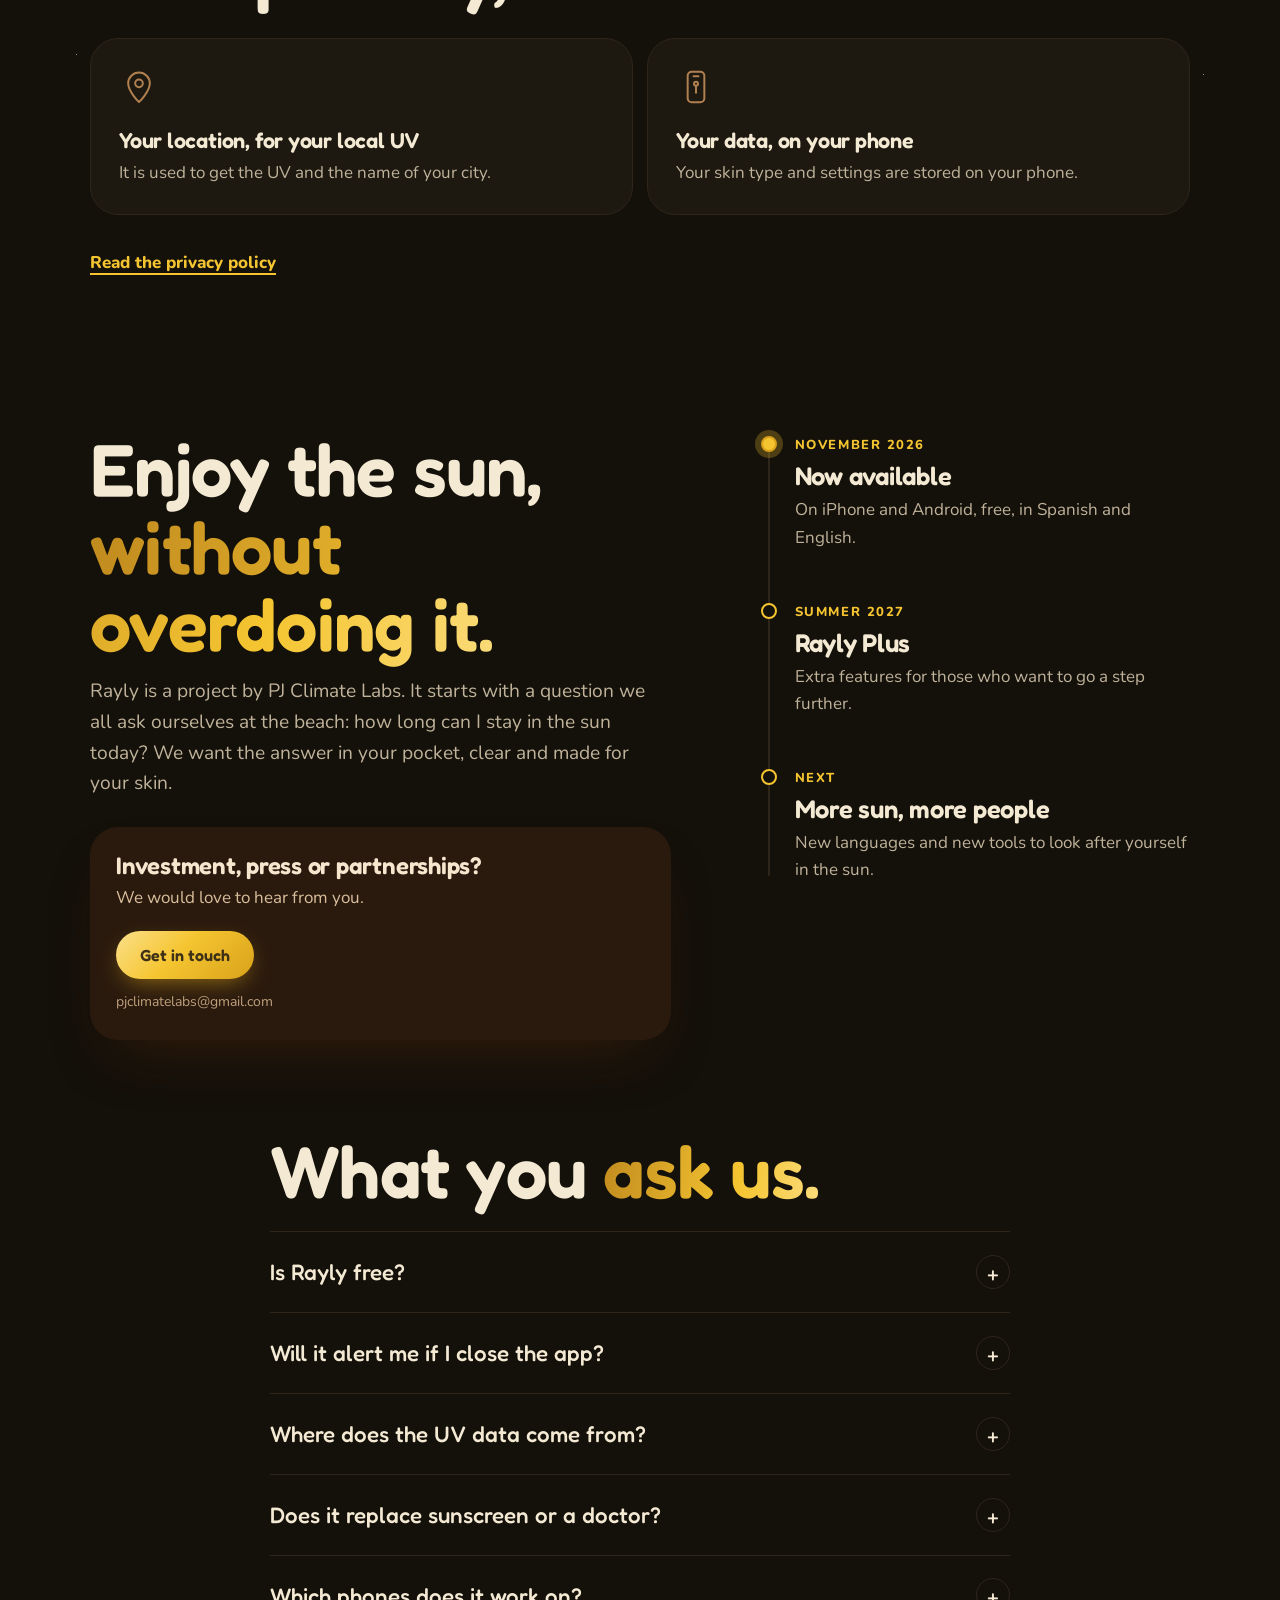
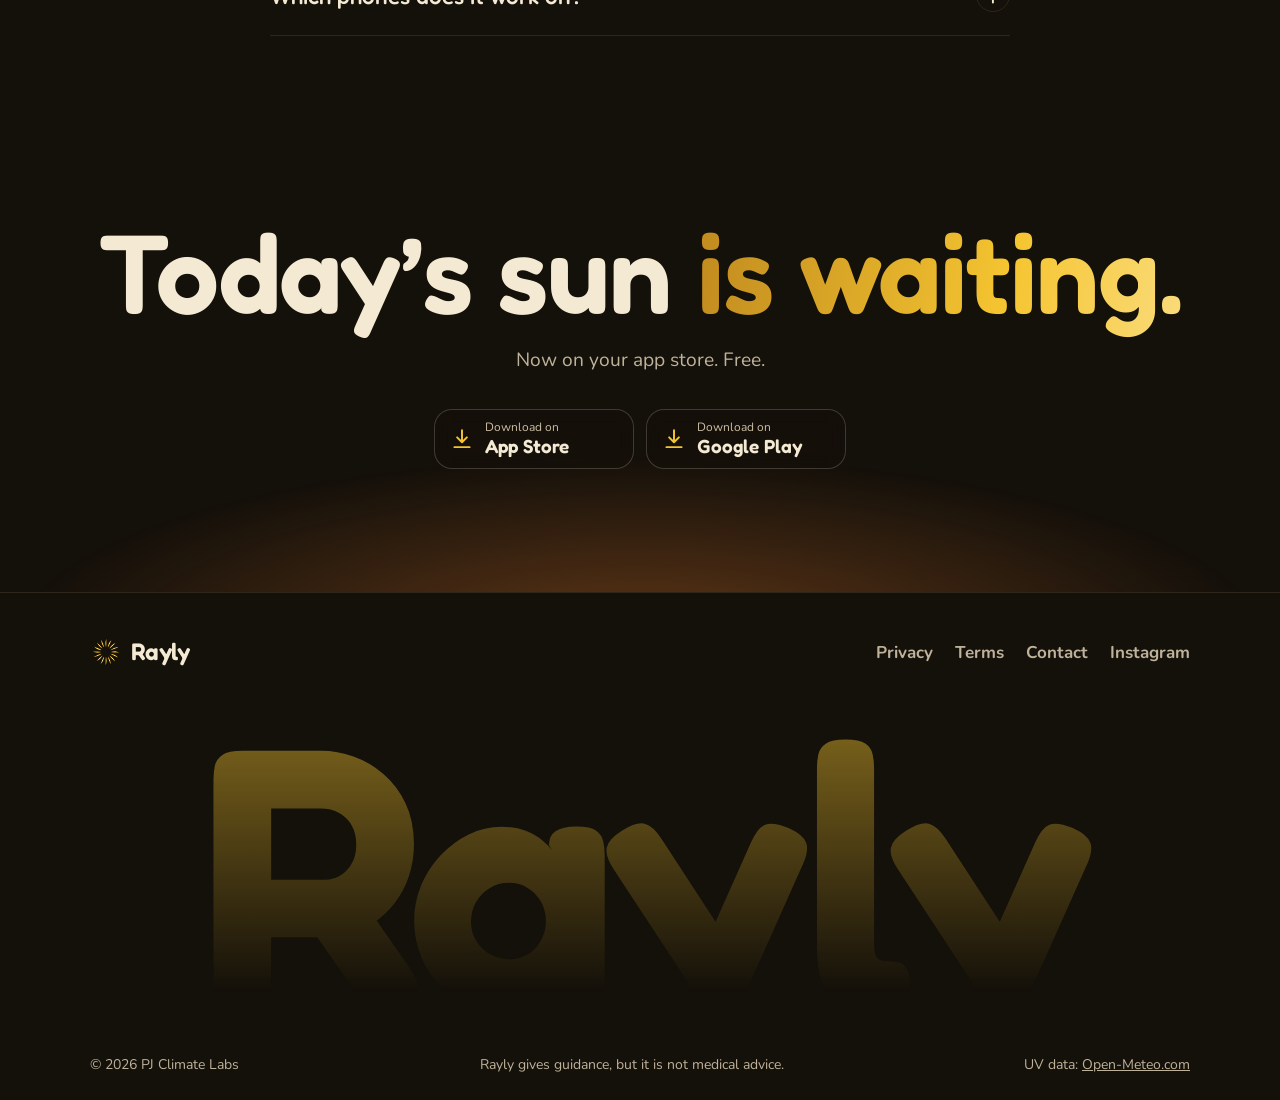
==== commit fd5da028: "Portada ajustada a móviles pequeños" ====
--- a/index.html
+++ b/index.html
@@ -71,7 +71,7 @@
     <div class="hero-estrellas" aria-hidden="true"></div>
 
     <div class="hero-texto">
-      <p class="chip" data-revela><span class="chip-punto"></span><span data-i18n="hero.chip">Ya disponible, gratis para iPhone y Android</span></p>
+      <p class="chip" data-revela><span class="chip-punto"></span><span data-i18n="hero.chip"><span class="chip-largo">Ya disponible, gratis</span><span class="chip-corto">Gratis</span> para iPhone y Android</span></p>
       <h1 class="hero-titulo" data-revela style="--d:1" data-i18n="hero.titulo">Toma el sol <span class="oro">con cabeza.</span></h1>
       <p class="hero-sub" data-revela style="--d:2" data-i18n="hero.sub">Rayly calcula cuánto sol te toca hoy según tu piel y el UV de tu zona. Y te avisa para darte la vuelta y para salir del sol.</p>
       <div class="tiendas" data-revela style="--d:3">
--- a/css/web.css
+++ b/css/web.css
@@ -210,6 +210,13 @@
   font-size: 14px; font-weight: 700; color: var(--oro-claro);
   background: rgba(245,197,49,.1); border: 1px solid rgba(245,197,49,.28);
 }
+/* En móviles estrechos la etiqueta se acorta para caber en una línea */
+.chip-corto { display: none; }
+@media (max-width: 380px) {
+  .chip { font-size: 13px; }
+  .chip-largo { display: none; }
+  .chip-corto { display: inline; }
+}
 .chip-punto { width: 8px; height: 8px; border-radius: 50%; background: var(--oro); box-shadow: 0 0 0 0 rgba(245,197,49,.6); animation: latido 2.2s infinite; }
 @keyframes latido { 70% { box-shadow: 0 0 0 9px rgba(245,197,49,0); } 100% { box-shadow: 0 0 0 0 rgba(245,197,49,0); } }
 
@@ -271,6 +278,12 @@
 .dato-punto { width: 9px; height: 9px; border-radius: 50%; background: #EFC93D; }
 @media (max-width: 520px) {
   .hero-escena { width: min(250px, 64vw); margin-top: 6px; margin-bottom: 94px; }
+}
+/* Móviles bajos (iPhone SE): sol más pequeño para que el título se vea antes */
+@media (max-width: 520px) and (max-height: 700px) {
+  .hero { padding-top: 76px; }
+  .hero-escena { width: min(180px, 52vw); margin-bottom: 84px; }
+  .hero-titulo { margin-top: 12px; }
 }
 
 @media (min-width: 980px) {
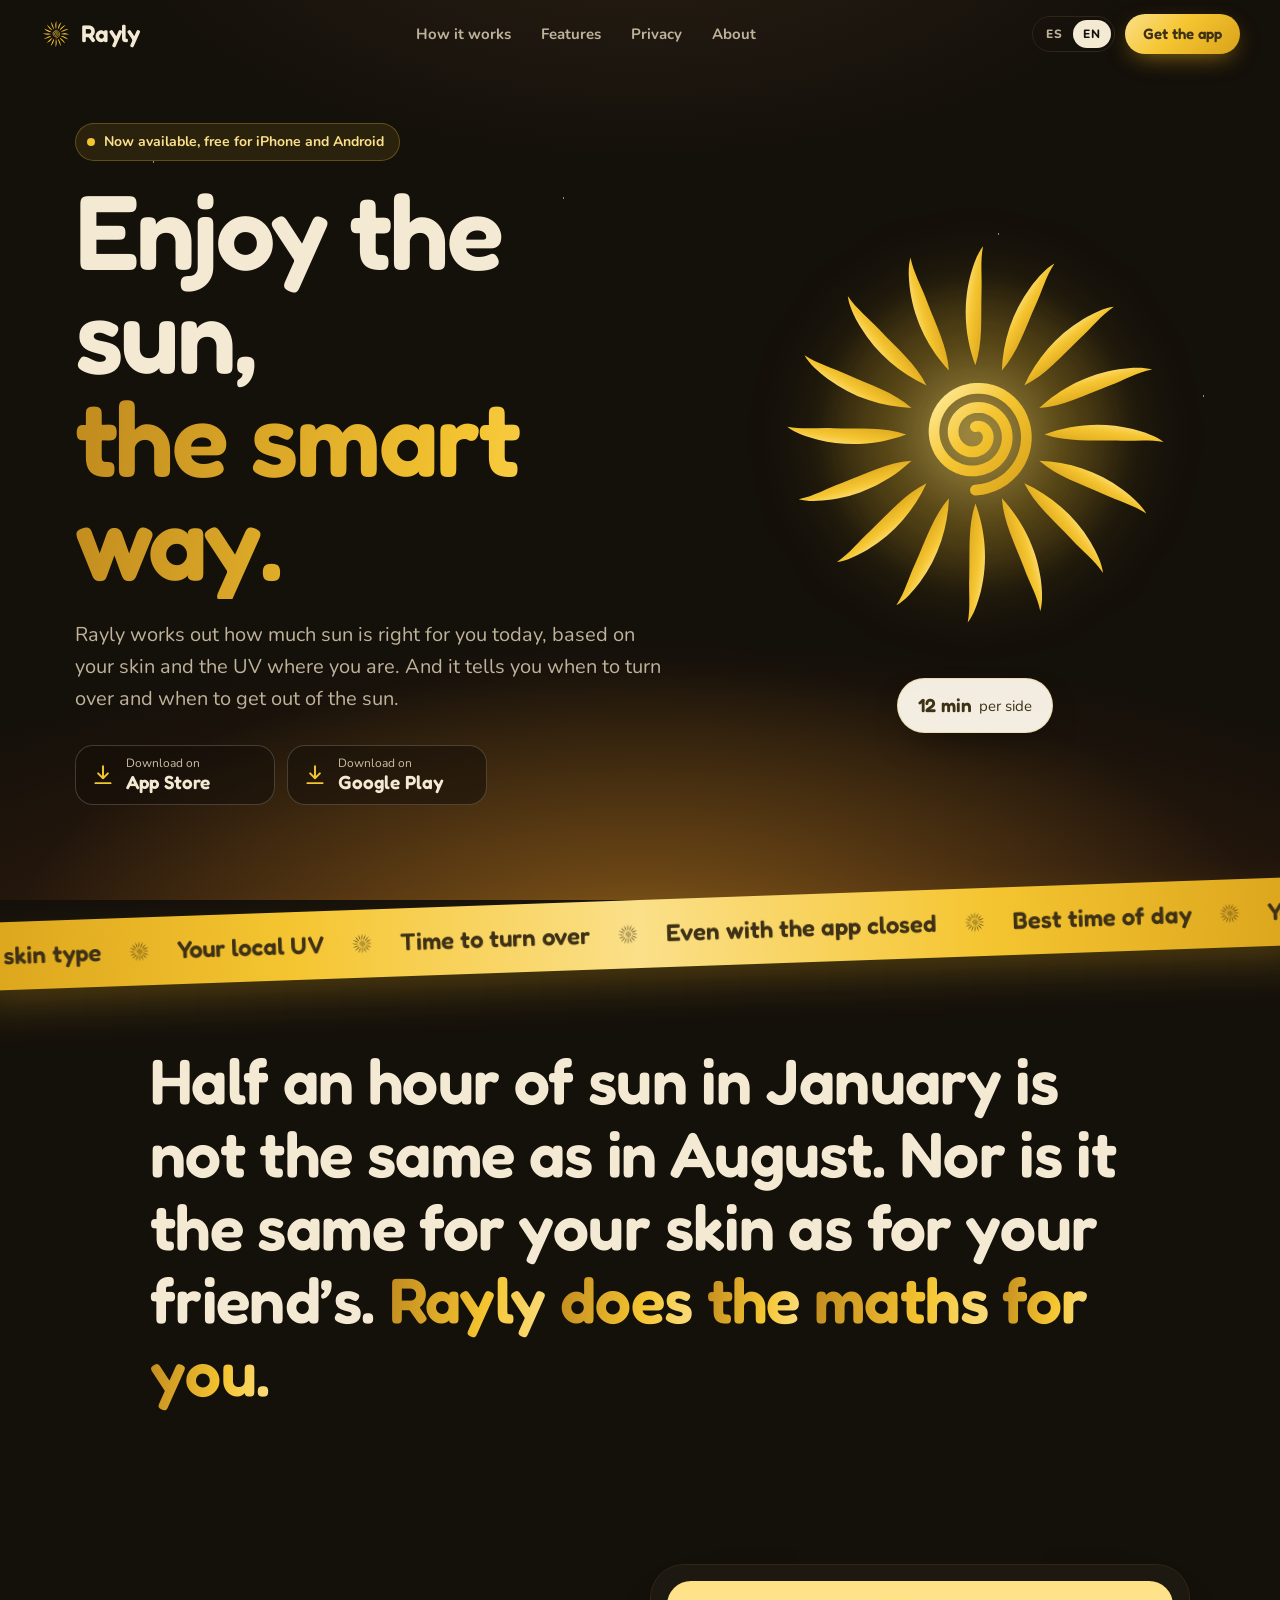
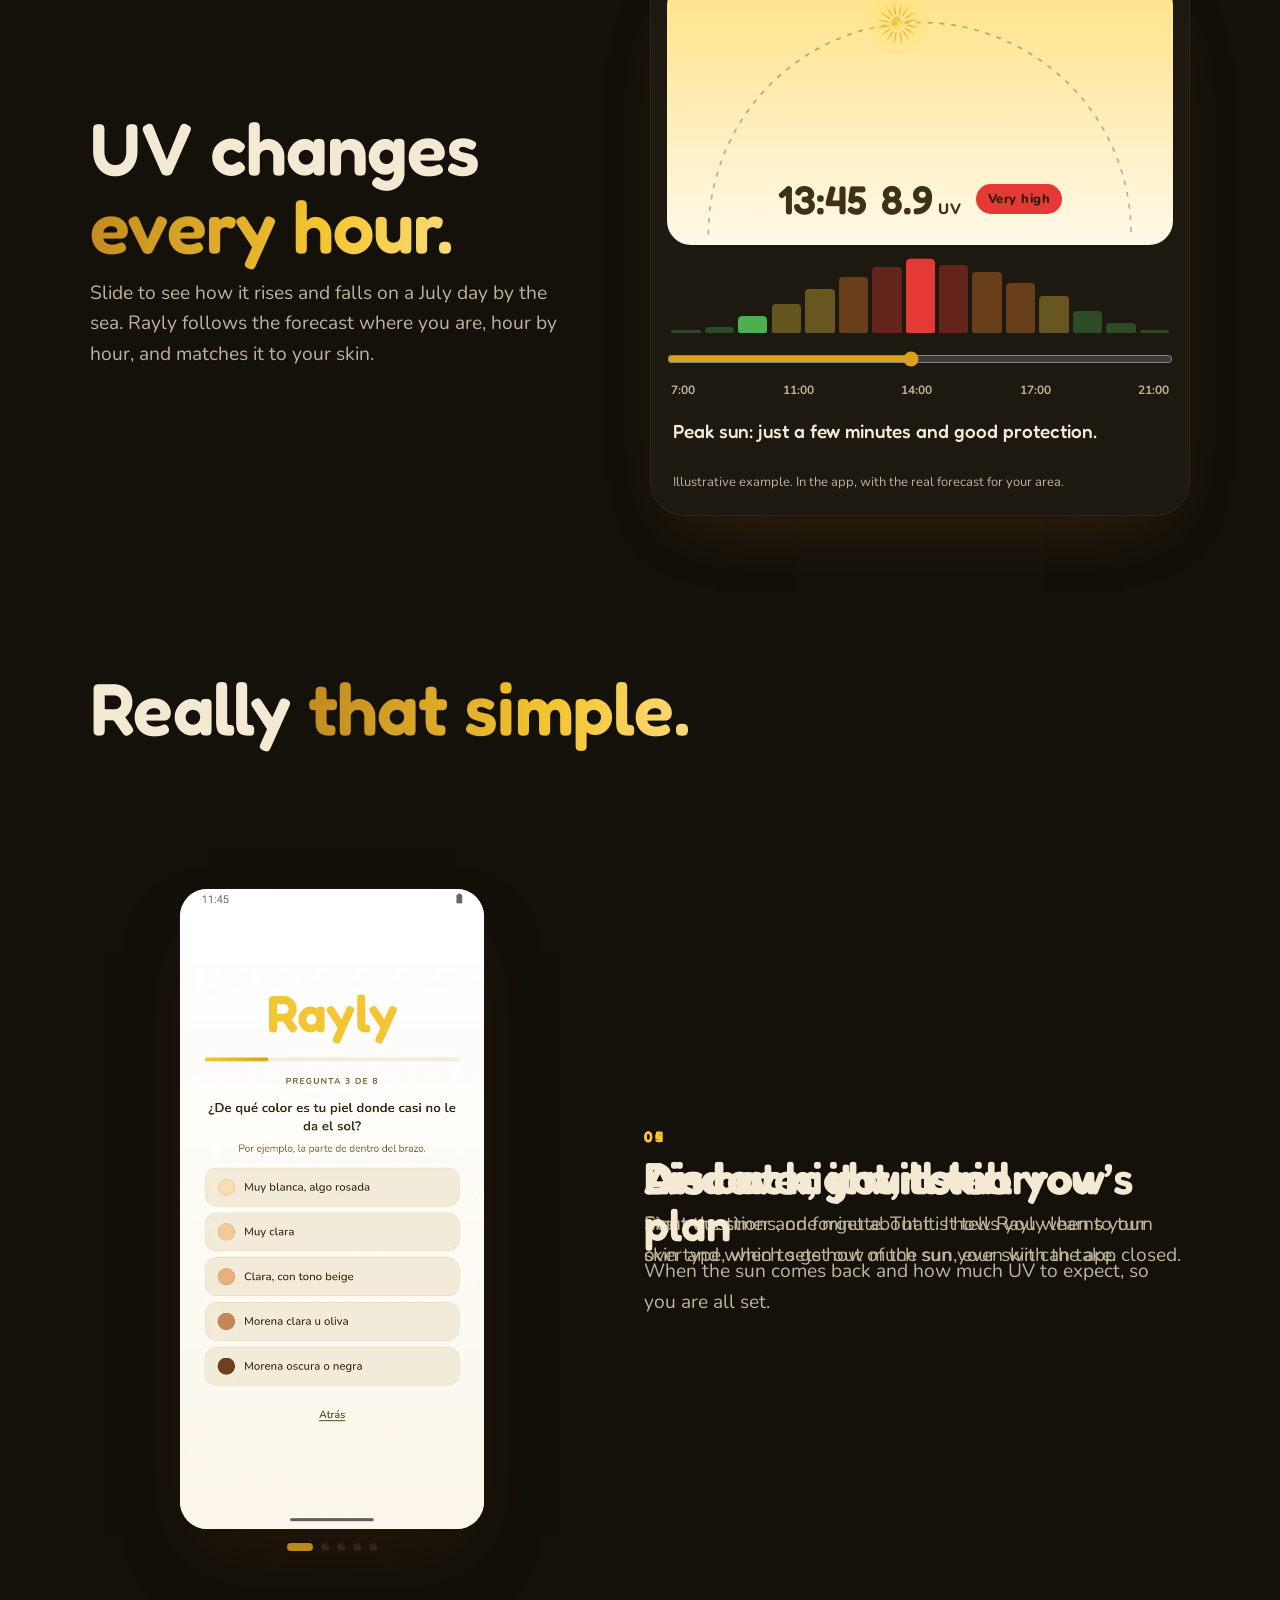
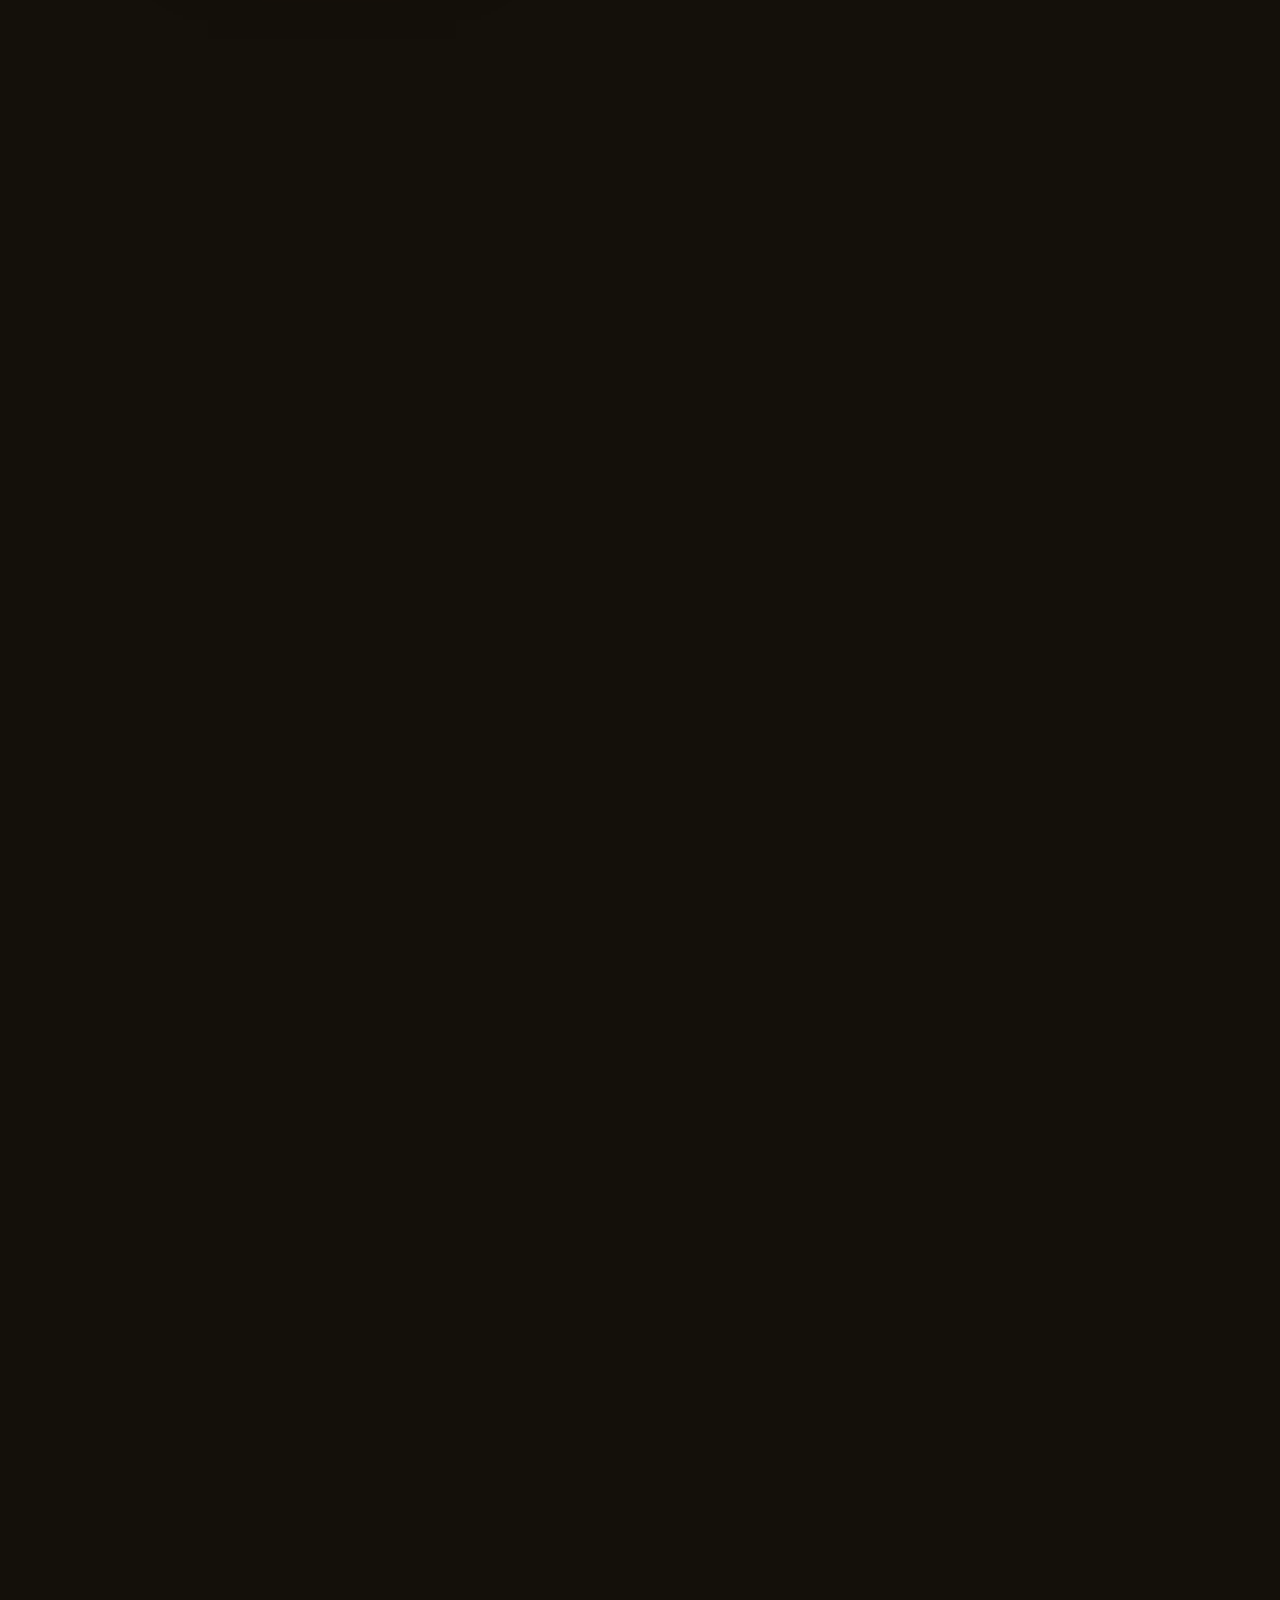
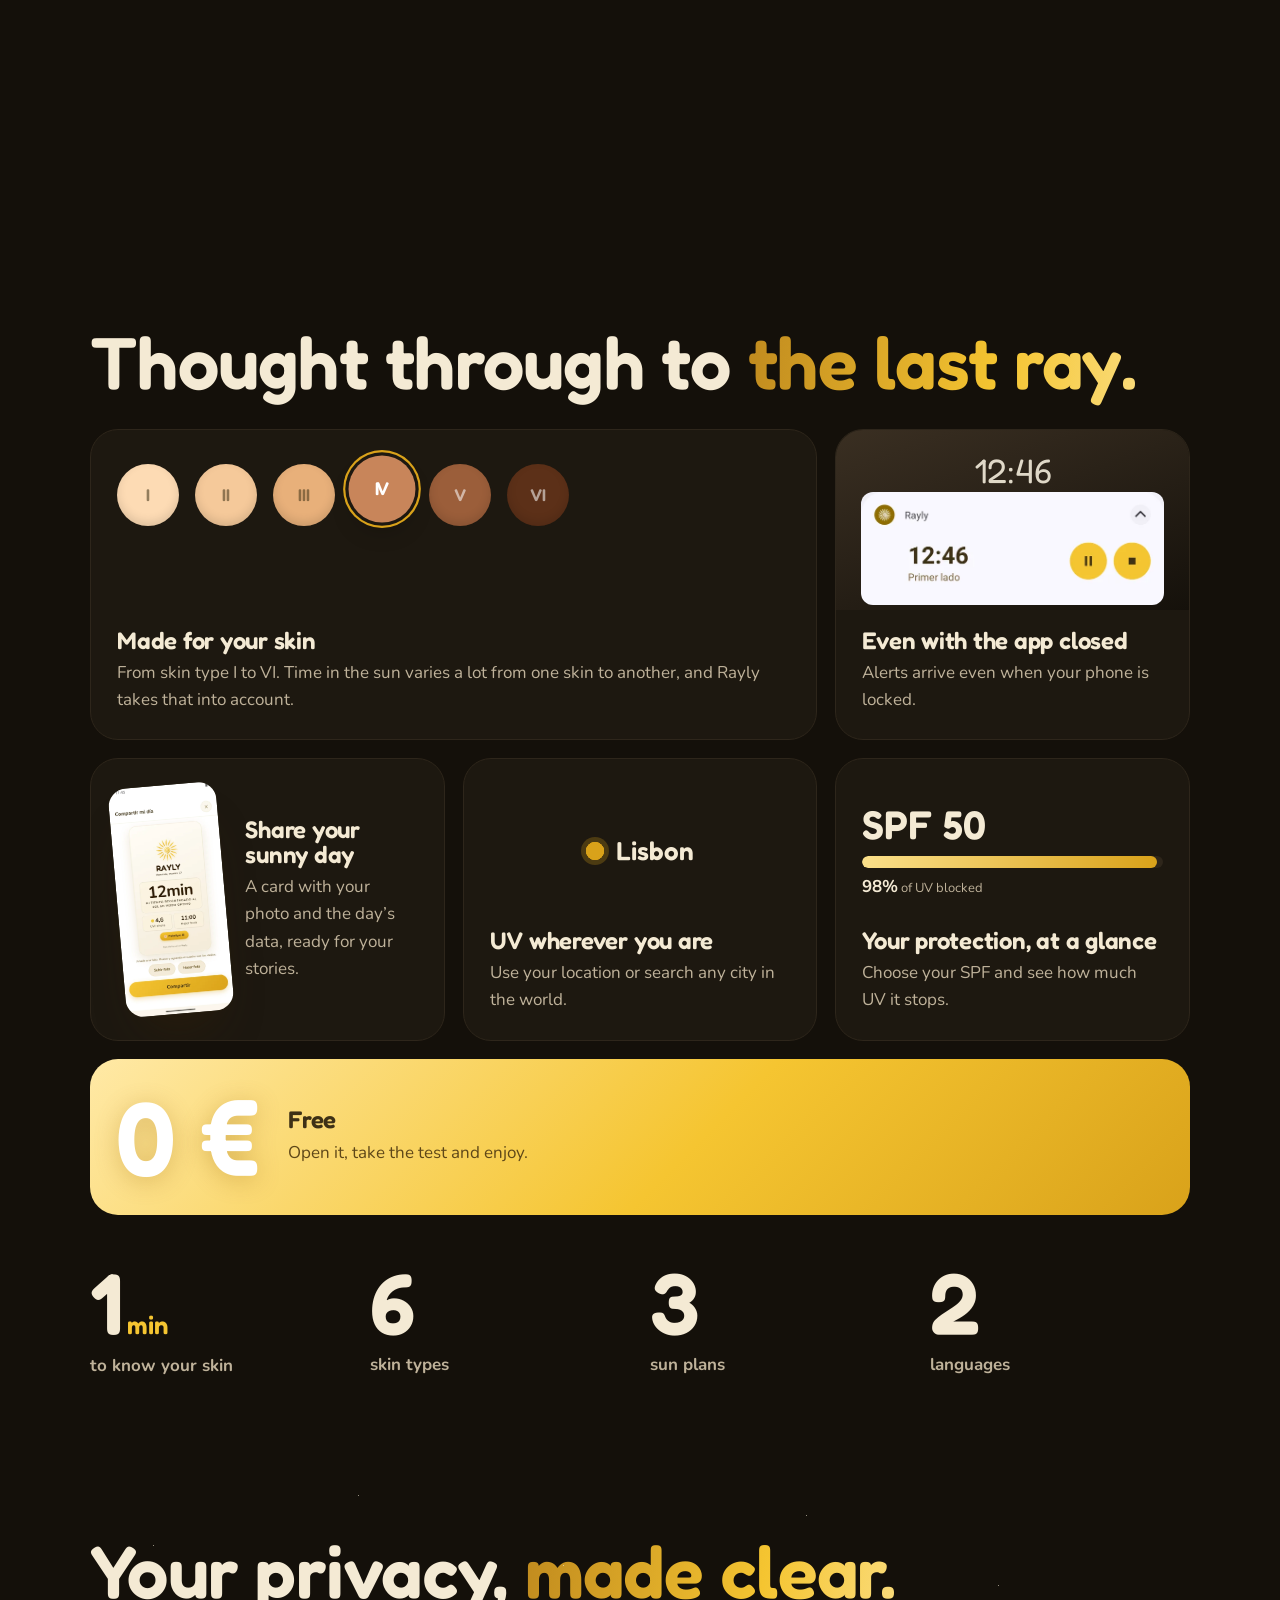
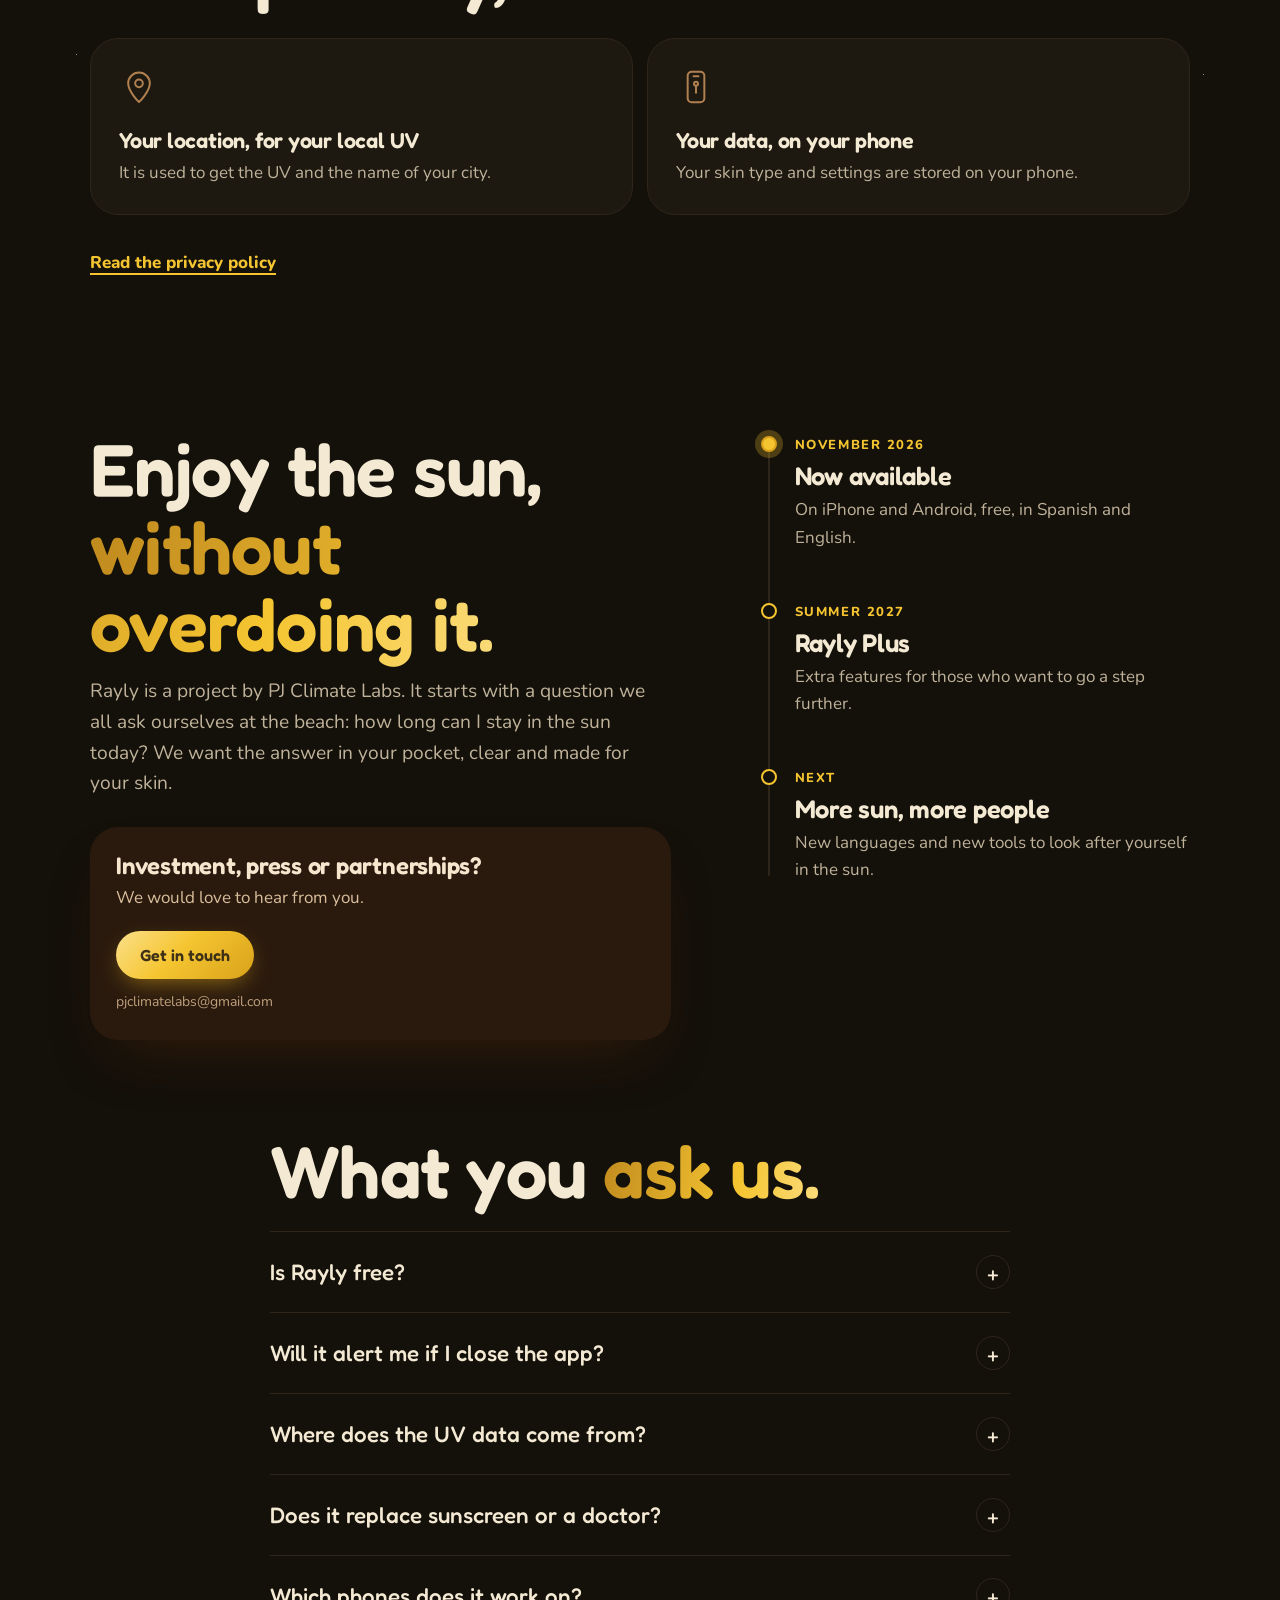
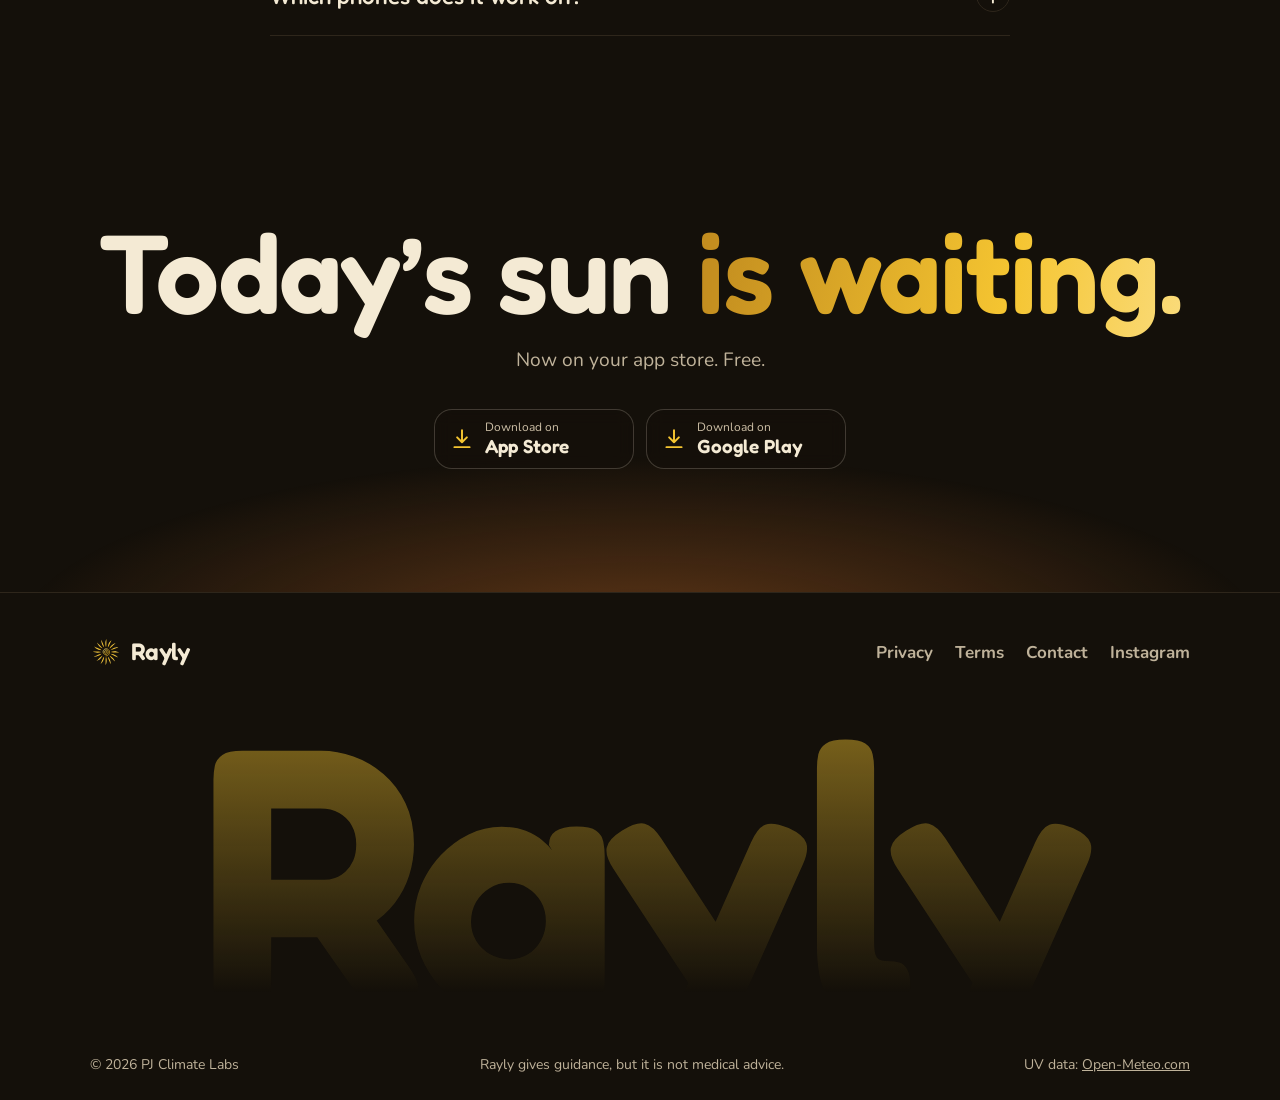
==== commit 09b1de32: "El logo completo en todos los soles: 16 rayos, espiral y el degradado de la app (cabecera, pie, cint" ====
--- a/index.html
+++ b/index.html
@@ -25,27 +25,18 @@
 <!-- El sol de Rayly (el mismo dibujo que el icono de la app) -->
 <svg class="defs" aria-hidden="true" focusable="false">
   <defs>
-    <radialGradient id="g-sol" cx="50%" cy="42%" r="64%">
-      <stop offset="0" stop-color="#FFF1BC"/><stop offset="0.5" stop-color="#F3C531"/><stop offset="1" stop-color="#C4870F"/>
-    </radialGradient>
+    <linearGradient id="g-sol" x1="0" y1="0" x2="1" y2="1"><stop offset="0" stop-color="#FFEC9E"/><stop offset="0.45" stop-color="#F5C531"/><stop offset="1" stop-color="#D9A21A"/></linearGradient>
     <path id="rayo" d="M0 -18C-2.6 -25 -3.4 -33 -1.4 -41C-0.6 -44 0.4 -47 2 -49C1.2 -45 1.8 -41 1.6 -37C1.4 -30 2 -24 0 -18Z"/>
-    <symbol id="sol-rayos" viewBox="-60 -60 120 120">
-      <use href="#rayo"/><use href="#rayo" transform="rotate(22.5)"/><use href="#rayo" transform="rotate(45)"/><use href="#rayo" transform="rotate(67.5)"/>
-      <use href="#rayo" transform="rotate(90)"/><use href="#rayo" transform="rotate(112.5)"/><use href="#rayo" transform="rotate(135)"/><use href="#rayo" transform="rotate(157.5)"/>
-      <use href="#rayo" transform="rotate(180)"/><use href="#rayo" transform="rotate(202.5)"/><use href="#rayo" transform="rotate(225)"/><use href="#rayo" transform="rotate(247.5)"/>
-      <use href="#rayo" transform="rotate(270)"/><use href="#rayo" transform="rotate(292.5)"/><use href="#rayo" transform="rotate(315)"/><use href="#rayo" transform="rotate(337.5)"/>
-    </symbol>
-    <symbol id="sol-espiral" viewBox="-60 -60 120 120">
-      <path fill="none" stroke-width="2.8" stroke-linecap="round" stroke-linejoin="round" d="M0.0 -2.0 L0.4 -2.1 L0.8 -2.1 L1.2 -2.1 L1.6 -2.0 L2.1 -1.7 L2.5 -1.4 L2.8 -1.0 L3.1 -0.5 L3.3 0.0 L3.3 0.6 L3.3 1.2 L3.2 1.8 L2.9 2.4 L2.5 3.0 L2.0 3.5 L1.4 4.0 L0.8 4.3 L0.0 4.5 L-0.8 4.6 L-1.6 4.5 L-2.5 4.3 L-3.2 3.9 L-4.0 3.3 L-4.6 2.7 L-5.1 1.9 L-5.5 1.0 L-5.8 0.0 L-5.8 -1.0 L-5.7 -2.1 L-5.3 -3.1 L-4.8 -4.1 L-4.1 -4.9 L-3.3 -5.7 L-2.3 -6.3 L-1.2 -6.8 L0.0 -7.0 L1.2 -7.0 L2.5 -6.8 L3.7 -6.4 L4.9 -5.8 L5.9 -4.9 L6.8 -3.9 L7.5 -2.7 L8.0 -1.4 L8.3 0.0 L8.3 1.5 L8.0 2.9 L7.5 4.3 L6.7 5.7 L5.7 6.9 L4.5 7.9 L3.2 8.7 L1.6 9.2 L0.0 9.5 L-1.7 9.5 L-3.3 9.2 L-5.0 8.6 L-6.5 7.7 L-7.8 6.6 L-8.9 5.2 L-9.8 3.6 L-10.4 1.8 L-10.8 0.0 L-10.7 -1.9 L-10.4 -3.8 L-9.7 -5.6 L-8.7 -7.3 L-7.4 -8.8 L-5.8 -10.0 L-4.0 -11.0 L-2.1 -11.7 L0.0 -12.0 L2.1 -12.0 L4.2 -11.5 L6.2 -10.8 L8.1 -9.6 L9.7 -8.2 L11.1 -6.4 L12.2 -4.4 L12.9 -2.3 L13.3 0.0 L13.2 2.3 L12.7 4.6 L11.8 6.8 L10.6 8.9 L9.0 10.7 L7.0 12.2 L4.9 13.4 L2.5 14.1 L0.0 14.5"/>
-    </symbol>
+    <path id="espiral" fill="none" stroke-width="2.8" stroke-linecap="round" stroke-linejoin="round" d="M 0.00 -2.00 L 0.23 -2.08 L 0.48 -2.12 L 0.75 -2.14 L 1.02 -2.12 L 1.30 -2.07 L 1.58 -1.98 L 1.86 -1.86 L 2.12 -1.69 L 2.37 -1.49 L 2.61 -1.26 L 2.81 -0.98 L 2.99 -0.68 L 3.14 -0.35 L 3.25 0.00 L 3.32 0.37 L 3.34 0.76 L 3.32 1.16 L 3.25 1.57 L 3.13 1.97 L 2.96 2.36 L 2.74 2.74 L 2.47 3.10 L 2.16 3.43 L 1.80 3.73 L 1.40 3.99 L 0.96 4.21 L 0.49 4.38 L 0.00 4.50 L -0.51 4.56 L -1.04 4.56 L -1.57 4.50 L -2.11 4.38 L -2.63 4.19 L -3.14 3.94 L -3.62 3.62 L -4.08 3.25 L -4.49 2.82 L -4.86 2.34 L -5.17 1.81 L -5.43 1.24 L -5.63 0.63 L -5.75 0.00 L -5.80 -0.65 L -5.78 -1.32 L -5.68 -1.99 L -5.50 -2.65 L -5.25 -3.30 L -4.91 -3.92 L -4.51 -4.51 L -4.03 -5.05 L -3.49 -5.55 L -2.88 -5.99 L -2.22 -6.35 L -1.52 -6.65 L -0.77 -6.87 L -0.00 -7.00 L 0.79 -7.04 L 1.60 -7.00 L 2.40 -6.86 L 3.19 -6.63 L 3.96 -6.31 L 4.70 -5.89 L 5.39 -5.39 L 6.03 -4.81 L 6.61 -4.15 L 7.11 -3.42 L 7.53 -2.64 L 7.87 -1.80 L 8.11 -0.91 L 8.25 -0.00 L 8.29 0.93 L 8.22 1.88 L 8.04 2.81 L 7.75 3.73 L 7.36 4.63 L 6.87 5.48 L 6.28 6.28 L 5.59 7.01 L 4.82 7.67 L 3.97 8.24 L 3.05 8.71 L 2.07 9.09 L 1.05 9.35 L 0.00 9.50 L -1.07 9.53 L -2.15 9.44 L -3.23 9.22 L -4.28 8.88 L -5.29 8.42 L -6.26 7.85 L -7.16 7.16 L -7.99 6.37 L -8.72 5.48 L -9.36 4.51 L -9.89 3.46 L -10.31 2.35 L -10.59 1.19 L -10.75 0.00 L -10.77 -1.21 L -10.65 -2.43 L -10.40 -3.64 L -10.01 -4.82 L -9.48 -5.96 L -8.82 -7.04 L -8.04 -8.04 L -7.15 -8.96 L -6.15 -9.78 L -5.05 -10.49 L -3.87 -11.07 L -2.63 -11.53 L -1.33 -11.84 L -0.00 -12.00 L 1.35 -12.01 L 2.71 -11.87 L 4.05 -11.58 L 5.36 -11.13 L 6.62 -10.54 L 7.82 -9.80 L 8.93 -8.93 L 9.94 -7.93 L 10.84 -6.81 L 11.62 -5.59 L 12.25 -4.29 L 12.74 -2.91 L 13.08 -1.47 L 13.25 -0.00 L 13.26 1.49 L 13.09 2.99 L 12.76 4.46 L 12.26 5.90 L 11.60 7.29 L 10.78 8.60 L 9.81 9.81 L 8.71 10.92 L 7.48 11.90 L 6.14 12.74 L 4.70 13.43 L 3.19 13.96 L 1.61 14.32 L 0.00 14.50"/>
+    <!-- El logo entero (16 rayos + espiral). Se pinta poniendo fill y stroke en el <use> -->
+    <symbol id="sol" viewBox="-60 -60 120 120"><g stroke="none"><use href="#rayo"/><use href="#rayo" transform="rotate(22.5)"/><use href="#rayo" transform="rotate(45)"/><use href="#rayo" transform="rotate(67.5)"/><use href="#rayo" transform="rotate(90)"/><use href="#rayo" transform="rotate(112.5)"/><use href="#rayo" transform="rotate(135)"/><use href="#rayo" transform="rotate(157.5)"/><use href="#rayo" transform="rotate(180)"/><use href="#rayo" transform="rotate(202.5)"/><use href="#rayo" transform="rotate(225)"/><use href="#rayo" transform="rotate(247.5)"/><use href="#rayo" transform="rotate(270)"/><use href="#rayo" transform="rotate(292.5)"/><use href="#rayo" transform="rotate(315)"/><use href="#rayo" transform="rotate(337.5)"/></g><use href="#espiral"/></symbol>
     <symbol id="ico-bajar" viewBox="0 0 24 24"><path fill="none" stroke="currentColor" stroke-width="1.8" stroke-linecap="round" stroke-linejoin="round" d="M12 4v11m-4.5-4.5L12 15l4.5-4.5M5 19.5h14"/></symbol>
-    <symbol id="ico-sol" viewBox="-60 -60 120 120"><use href="#sol-rayos"/></symbol>
   </defs>
 </svg>
 
 <header class="nav" id="nav">
   <a class="marca" href="#inicio" aria-label="Rayly">
-    <svg class="marca-sol"><use href="#sol-rayos" fill="url(#g-sol)"/></svg>
+    <svg class="marca-sol"><use href="#sol" fill="url(#g-sol)" stroke="url(#g-sol)"/></svg>
     <span>Rayly</span>
   </a>
   <nav class="nav-enlaces" aria-label="Secciones">
@@ -91,8 +82,7 @@
       <div class="hero-sol" id="hero-sol">
         <div class="hero-halo"></div>
         <span class="anillo"></span><span class="anillo" style="--d:1"></span><span class="anillo" style="--d:2"></span>
-        <svg class="hero-rayos"><use href="#sol-rayos" fill="url(#g-sol)"/></svg>
-        <svg class="hero-espiral"><use href="#sol-espiral" stroke="#E2AC22"/></svg>
+        <svg class="hero-rayos"><use href="#sol" fill="url(#g-sol)" stroke="url(#g-sol)"/></svg>
       </div>
       <!-- Una sola etiqueta debajo del sol que va cambiando de dato -->
       <div class="hero-datos" id="hero-datos">
@@ -107,13 +97,13 @@
   <div class="cinta" aria-hidden="true">
     <div class="cinta-pista">
       <div class="cinta-grupo">
-        <span data-i18n="cinta.1">Tu fototipo</span><svg><use href="#ico-sol"/></svg>
-        <span data-i18n="cinta.2">El UV de tu zona</span><svg><use href="#ico-sol"/></svg>
-        <span data-i18n="cinta.3">Aviso para darte la vuelta</span><svg><use href="#ico-sol"/></svg>
-        <span data-i18n="cinta.4">Con la app cerrada</span><svg><use href="#ico-sol"/></svg>
-        <span data-i18n="cinta.5">Mejor hora del día</span><svg><use href="#ico-sol"/></svg>
-        <span data-i18n="cinta.6">Tu SPF a la vista</span><svg><use href="#ico-sol"/></svg>
-        <span data-i18n="cinta.7">Gratis</span><svg><use href="#ico-sol"/></svg>
+        <span data-i18n="cinta.1">Tu fototipo</span><svg><use href="#sol"/></svg>
+        <span data-i18n="cinta.2">El UV de tu zona</span><svg><use href="#sol"/></svg>
+        <span data-i18n="cinta.3">Aviso para darte la vuelta</span><svg><use href="#sol"/></svg>
+        <span data-i18n="cinta.4">Con la app cerrada</span><svg><use href="#sol"/></svg>
+        <span data-i18n="cinta.5">Mejor hora del día</span><svg><use href="#sol"/></svg>
+        <span data-i18n="cinta.6">Tu SPF a la vista</span><svg><use href="#sol"/></svg>
+        <span data-i18n="cinta.7">Gratis</span><svg><use href="#sol"/></svg>
       </div>
     </div>
   </div>
@@ -135,7 +125,7 @@
         <div class="dia-cielo" id="dia-cielo">
           <svg class="dia-arco" viewBox="0 0 400 210" aria-hidden="true">
             <path d="M20 200 A180 180 0 0 1 380 200" fill="none" stroke="currentColor" stroke-width="1.5" stroke-dasharray="3 7" stroke-linecap="round"/>
-            <g id="dia-sol"><circle r="26" fill="#FFE27A" opacity=".35"/><use href="#sol-rayos" x="-22" y="-22" width="44" height="44" fill="url(#g-sol)"/></g>
+            <g id="dia-sol"><circle r="26" fill="#FFE27A" opacity=".35"/><use href="#sol" x="-22" y="-22" width="44" height="44" fill="url(#g-sol)" stroke="url(#g-sol)"/></g>
           </svg>
           <div class="dia-datos">
             <span class="dia-hora" id="dia-hora">14:00</span>
@@ -361,7 +351,7 @@
   <section class="final" id="descargar" data-tema="noche">
     <div class="final-sol" id="final-sol" aria-hidden="true">
       <div class="hero-halo"></div>
-      <svg class="hero-rayos"><use href="#sol-rayos" fill="url(#g-sol)"/></svg>
+      <svg class="hero-rayos"><use href="#sol" fill="url(#g-sol)" stroke="url(#g-sol)"/></svg>
     </div>
     <div class="contenedor final-texto">
       <h2 class="titulo titulo-grande" data-revela data-i18n="final.titulo">Tu sol de hoy <span class="oro">te&nbsp;espera.</span></h2>
@@ -383,7 +373,7 @@
 <footer class="pie">
   <div class="contenedor pie-arriba">
     <a class="marca" href="#inicio" aria-label="Rayly">
-      <svg class="marca-sol"><use href="#sol-rayos" fill="url(#g-sol)"/></svg>
+      <svg class="marca-sol"><use href="#sol" fill="url(#g-sol)" stroke="url(#g-sol)"/></svg>
       <span>Rayly</span>
     </a>
     <nav class="pie-enlaces" aria-label="Legal y contacto">
--- a/css/web.css
+++ b/css/web.css
@@ -236,7 +236,6 @@
 }
 @keyframes respirar { 50% { transform: scale(1.08); opacity: .8; } }
 .hero-rayos { position: absolute; inset: 0; width: 100%; height: 100%; animation: girar 70s linear infinite; filter: drop-shadow(0 0 30px rgba(245,197,49,.35)); }
-.hero-espiral { position: absolute; inset: 0; width: 100%; height: 100%; animation: girar 40s linear infinite reverse; filter: drop-shadow(0 0 10px rgba(255,226,122,.5)); }
 .anillo {
   position: absolute; inset: 30%; border-radius: 50%;
   border: 1px solid rgba(245,197,49,.45);
@@ -310,7 +309,7 @@
 .cinta-pista { display: flex; width: max-content; animation: desplazar 38s linear infinite; }
 .cinta-grupo { display: flex; align-items: center; gap: 26px; padding-right: 26px; }
 .cinta-grupo span { font-family: var(--f-titulo); font-weight: 600; font-size: clamp(18px, 3vw, 24px); white-space: nowrap; }
-.cinta-grupo svg { width: 24px; height: 24px; fill: var(--marron); opacity: .8; }
+.cinta-grupo svg { width: 24px; height: 24px; fill: var(--marron); stroke: var(--marron); opacity: .8; }
 @keyframes desplazar { to { transform: translateX(-50%); } }
 
 /* ============================================================
